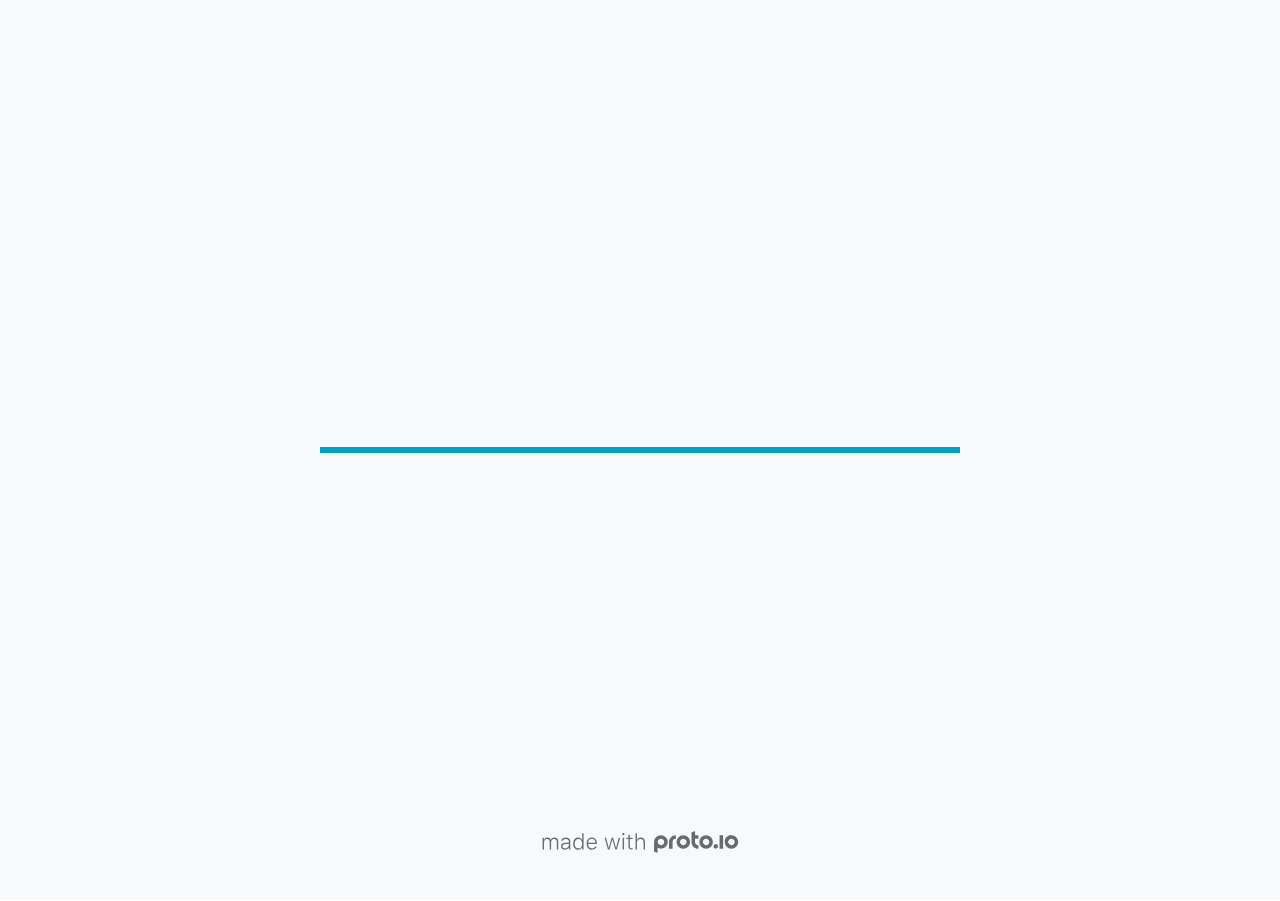
==== index.html @ d07739c2 "Add files via upload" ====
<!DOCTYPE HTML>
	<head>

		<meta charset="utf-8">

		<title>Expense Management - Proto.io</title>

		
			<meta name="HandheldFriendly" content="True">
			<meta name="MobileOptimized" content="414"> 

			
			
			
			<meta name="viewport" content="minimum-scale=1.00, maximum-scale=1.00, initial-scale=1.00, user-scalable=no, shrink-to-fit=no" />

			
				<meta name="apple-mobile-web-app-capable" content="yes" />
				<meta name="apple-mobile-web-app-status-bar-style" content="black-translucent" />
			

			<meta name="format-detection" content="telephone=no">


			

            
            <link rel="icon" sizes="192x192" href="./assets/branding/android-icon-hires.png">
            <link rel="icon" sizes="128x128" href="./assets/branding/android-icon.png">

            
            <link href="./assets/branding/apple-touch-icon-retina180.png" sizes="180x180" rel="apple-touch-icon">

            
            <link href="./assets/branding/apple-touch-icon-retina.png" sizes="114x114" rel="apple-touch-icon">

            
            <link href="./assets/branding/apple-touch-icon.png" sizes="57x57" rel="apple-touch-icon">

            
            <link href="./assets/branding/startup.png" media="(device-width: 320px)" rel="apple-touch-startup-image">

            
            <link href="./assets/branding/startup-retina.png" media="(device-width: 320px) and (device-height: 480px) and (-webkit-device-pixel-ratio: 2)" rel="apple-touch-startup-image">

            
            <link href="./assets/branding/startup-568.png" media="(device-width: 320px) and (device-height: 568px) and (-webkit-device-pixel-ratio: 2)" rel="apple-touch-startup-image">

            
            <link href="./assets/branding/startup-retina-6.png" media="(device-width: 375px) and (device-height: 667px) and (orientation: portrait) and (-webkit-device-pixel-ratio: 2)" rel="apple-touch-startup-image">

            
            <link href="./assets/branding/startup-retina-6plus.png" media="(device-width: 414px) and (device-height: 736px) and (orientation: portrait) and (-webkit-device-pixel-ratio: 3)" rel="apple-touch-startup-image">

            
            <link href="./assets/branding/startup-retina-6plus-landscape.png" media="(device-width: 414px) and (device-height: 736px) and (orientation: landscape) and (-webkit-device-pixel-ratio: 3)" rel="apple-touch-startup-image">

            
            <link href="./assets/branding/startup-ipad.png" media="(device-width: 768px) and (orientation: portrait)" rel="apple-touch-startup-image">

            
            <link href="./assets/branding/startup-ipad-landscape.png" media="(device-width: 768px) and (orientation: landscape)" rel="apple-touch-startup-image">

            
            <link href="./assets/branding/startup-ipad-retina.png" media="(device-width: 768px) and (orientation: portrait) and (-webkit-device-pixel-ratio: 2)" rel="apple-touch-startup-image">

            
            <link href="./assets/branding/startup-ipad-landscape-retina.png" media="(device-width: 768px) and (orientation: landscape) and (-webkit-device-pixel-ratio: 2)" rel="apple-touch-startup-image">

            
            <link href="./assets/branding/startup-ipad-pro.png" media="(device-width: 1024px) and (orientation: portrait) and (-webkit-device-pixel-ratio: 2)" rel="apple-touch-startup-image">

            
            <link href="./assets/branding/startup-ipad-pro-landscape.png" media="(device-width: 1024px) and (orientation: landscape) and (-webkit-device-pixel-ratio: 2)" rel="apple-touch-startup-image">

			<meta http-equiv="cleartype" content="on"> 


			 
		    <script type="text/javascript" src="./scripts/plugins/jquery/jquery.js"></script>

			
				<link rel="stylesheet" href="./stylesheets/player-export.css" />
				<script type="text/javascript" src="./scripts/player-export.js"></script>
			

			
			<script type="text/javascript" src="./libraries/common/components.js"></script> 
			<link type="text/css" rel="Stylesheet" href="./libraries/common/components.1.00.css" /> 

			
					<script type="text/javascript" src="./libraries/metro/components.js"></script> 
					<link type="text/css" rel="Stylesheet" href="./libraries/metro/components.1.00.css" /> 
				
					<script type="text/javascript" src="./libraries/generic2/components.js"></script> 
					<link type="text/css" rel="Stylesheet" href="./libraries/generic2/components.1.00.css" /> 
				
					<script type="text/javascript" src="./libraries/ios9/components.js"></script> 
					<link type="text/css" rel="Stylesheet" href="./libraries/ios9/components.1.00.css" /> 
				
				<script type="text/javascript" src="./data/data.js"></script> 
			

		<style>
			body { width: 414px; height: 896px; }
			.landscape, .landscape .prx-page { min-height: 414px; }
			.portrait, .portrait .prx-page { min-height: 896px; }
		</style>

		<script type="text/javascript">

			prx.ver = '6.6.59.0';
			prx.url.account = 'https://zitianyan1.proto.io';
			prx.url.staticassets = 'https://gal.proto.io';
			prx.url.devices = 'https://dteyv52hbg2at.cloudfront.net/devices';
			prx.url.static = 'https://dteyv52hbg2at.cloudfront.net';
			prx.url.siteurl = 'proto.io';
			prx.url.crossmsg = 'https://zitianyan1.proto.io';

			prx.nodejsassetsserver = {};
			prx.nodejsassetsserver.host = ".proto.io";
			prx.nodejsassetsserver.subdomainprefix = "https://at";
			prx.nodejsassetsserver.maxsubdomains = "20";

			prx.device_library = 'ios9';
			prx.devices[prx.device] = {
				name: prx.device
				,defaultOrientation: 'portrait'
				,portrait_applies: 1 //new
				,portrait: [414,896]
				,landscape_applies: 1 //new
				,landscape: [896,414]
				,allow_orientation_change: 1 //new
				,statusbar_skin: 'default' // new
				,statusbarheightportrait: 0
				,statusbarheightlandscape: 0
				,navigationbar_skin: 'default' //new
				,navigationbarheightportrait: 0
				,navigationbarheightlandscape: 0
				,normalportrait: [414,896]
				,normallandscape: [896,414]
				,device_s3bucket: '6a9e70ba-0e0c-41f6-ab20-45aaf591e647'
				,dpr: '1.00'
				,deviceType: "iphonex"
                ,showiPhoneXNotch: true
                ,hasCustomSkinNotch: false
				,appleWatchRoundedCorners: false
				,scrollType: "default"
				,initialscale: 1.00
				,targetdensitydpi: "device-dpi"
			}

			prx.projectsettings.id = '29ad6824-e8b7-4a0d-98b2-58112dcc265b';
			prx.projectsettings.s3b = 'zitianyan1-1096007-proto';
			prx.projectsettings.account = 'zitianyan1';
			prx.projectsettings.statusbar = '0'; 
			prx.projectsettings.statusbarapplies = '0';
			prx.projectsettings.navigationbar = '0';
			prx.projectsettings.navigationbarapplies = '0';
			prx.projectsettings.initialpageid = -1;
			
			
			prx.projectsettings.flashactions = 1;
			prx.projectsettings.gatrackingcode = '';

			prx.export2html = '1' == true;
			prx.mobPlayer = 0;

			prx.user.country = 'US';

			prx.s3Links = []; 
			var sLinkedAssets = [];
			

			prx.csrf_token = 'C64909A1115B007BC4F9EE4546470E26882A981C2BE06E73318F233902BFAD9E';

            

            
                            prx.assetsAccessToken = "eyJ0eXAiOiJKV1QiLCJhbGciOiJIUzI1NiJ9.eyJkIjp7InVpZCI6Ii0xIiwicHJvamVjdF9pZCI6IjI5YWQ2ODI0LWU4YjctNGEwZC05OGIyLTU4MTEyZGNjMjY1YiJ9LCJ2IjowLCJleHAiOjE2MDUwNzU2MjMsImlhdCI6MTYwNDg5NTYyM30.GcDd2TQKHhRfmzY_PK4nofrGWrU7kphISJqdHw7d_NM";

			prx.iniPlayer.iniPreLoad();

		</script>
	</head>

	

			<body class="player device-cursor-touch mobile-device-true " " id="mbd" >

				
					<div id='iphoneX-notch-player'>
						<span class="iphoneX-notch-corners"></span>
					</div>
				
				<div id="window-wrapper">
					<div id="dragarea"></div>
					<div id="statusbar"></div>
					<div id="underlay" style=""></div>

					<div class="prx-page" data-role="page" id="p-1" data-id="1"></div>
					
								<div class="prx-page" data-role="page" id="p-2" data-id="2"></div>
							
								<div class="prx-page" data-role="page" id="p-3" data-id="3"></div>
							
								<div class="prx-page" data-role="page" id="p-4" data-id="4"></div>
							
								<div class="prx-page" data-role="page" id="p-6" data-id="6"></div>
							
								<div class="prx-page" data-role="page" id="p-9" data-id="9"></div>
							
								<div class="prx-page" data-role="page" id="p-10" data-id="10"></div>
							
					<div id="navigationbar"></div>
					<div id="overlay"></div>
					<div id="trash"></div>
					<div id="quick-audios"></div>
				</div>

				 
			<div id="loader-wrapper">
				
				<div class="progress">
					<div class="progress-bar"></div>
				</div>
				<div id="poweredby"></div>
			</div>
			


			</body>
		

</html>
---- stylesheets/player-export.css ----
/*!
 * 
 *                                                                       
 *                              ::;;;;                                   
 *    ::,,,,::    ::,,  ,,,,::::::11ii::,,::,,,,::      ::::,,::,,,,::   
 *  ,,111111ii,,::1111::111111ii::111111::111111ii,,    ii11,,ii111111,, 
 *  11ii::;;11;;ii11::iiii::;;11;;11ii::ii11::::11ii    ii11;;11;;::ii11 
 *  11;;  ::11ii11;;::11ii  ::11ii11ii,,iiii..  iiii    ii11;;11::  ;;11 
 *  1111;;ii11;;11;;,,ii11::ii11;;ii11;;;;11;;;;11;;;;;;ii11::11ii;;11ii 
 *  11111111;;::11;;  ::ii1111;;  ::ii11::ii1111ii::11ii;;11,,;;1111ii:: 
 *  11;;,,::  ,,::,,      ::,,        ::::  ::::    ,,,,::::    ::,,     
 *  ;;;;                                                                 
 *                                                                       
 *  Build: 11/4/2020, 11:04:57 AM
 */

/*!
 * Waves v0.5.5
 * http://fian.my.id/Waves
 *
 * Copyright 2014 Alfiana E. Sibuea and other contributors
 * Released under the MIT license
 * https://github.com/fians/Waves/blob/master/LICENSE
 */.mask-inner{position:relative;background-size:100% 100%;background-repeat:no-repeat}.mask-inner .mask-inner{transform:none!important}.mask-border .mborder,.mask-filter{height:100%;width:100%}.mask-border .mborder{border:1px solid hsla(0,0%,100%,.8);position:absolute;pointer-events:none}.mask-border .area-border{border:1px solid #00a1c0;left:0;top:0;position:absolute;transform-origin:0 0;box-sizing:border-box}.mask-border .mask-radius{width:100%;height:100%;overflow:hidden;position:absolute}.mask-border .mask-radius .mask-radius-border{position:relative;width:100%;height:100%;border:1px solid hsla(0,0%,100%,.8)}.mask-border.hide-handles .prx-resizable-handle{opacity:0;pointer-events:none!important}.mask-border.hide-handles .area-border{border:1px dashed #b4bcbf}.mask-wrapper{overflow:hidden;height:100%;pointer-events:none}.mask-wrapper.borderPos-inside{box-sizing:border-box}.mask-wrapper.borderPos-outside{width:100%;height:100%}.mask-wrapper.borderPos-outside .mask-inner{box-sizing:content-box}.mask-edit-mode-handles{pointer-events:none}.mask-edit-mode-handles.hide-handles .prx-resizable-handle,.mask-edit-mode-handles.hide-handles .prx-rotate-handle{opacity:0;pointer-events:none!important}.mask-edit-mode-handles.hide-handles .xborder{border-color:#b4bcbf!important}abbr,address,article,aside,audio,b,blockquote,body,caption,cite,code,dd,del,dfn,div,dl,dt,em,fieldset,figure,footer,form,h1,h2,h3,h4,h5,h6,header,hgroup,html,i,iframe,img,ins,kbd,label,legend,li,mark,menu,nav,object,ol,p,pre,q,samp,section,small,span,strong,sub,sup,table,tbody,td,tfoot,th,thead,time,tr,ul,var,video{margin:0;padding:0;border:0;outline:0;font-size:100%;background:transparent}article,aside,details,figcaption,figure,footer,header,hgroup,nav,section{display:block}audio,canvas,video{display:inline-block;*display:inline;*zoom:1}[hidden],audio:not([controls]){display:none}html{font-size:100%;-webkit-text-size-adjust:100%;-ms-text-size-adjust:100%}body{margin:0;font-size:13px}body,button,input,select,textarea{font-family:sans-serif;color:#222}a{color:#00e}a:visited{color:#551a8b}a:hover{color:#06e}a:focus{outline:thin dotted}a:active,a:hover{outline:0}abbr[title]{border-bottom:1px dotted}b,strong{font-weight:700}blockquote{margin:1em 40px}dfn{font-style:italic}hr{display:block;height:1px;border:0;border-top:1px solid #ccc;margin:1em 0;padding:0}ins{background:#ff9;text-decoration:none}ins,mark{color:#000}mark{background:#ff0;font-style:italic;font-weight:700}code,kbd,pre,samp{font-family:monospace,serif;_font-family:courier new,monospace;font-size:1em}pre{white-space:pre;white-space:pre-wrap;word-wrap:break-word}q{quotes:none}q:after,q:before{content:"";content:none}small{font-size:85%}sub,sup{font-size:75%;line-height:0;position:relative;vertical-align:baseline}sup{top:-.5em}sub{bottom:-.25em}ol,ul{margin:1em 0;padding:0 0 0 40px}dd{margin:0 0 0 40px}nav ol,nav ul{list-style:none;list-style-image:none;margin:0;padding:0}img{border:0;-ms-interpolation-mode:bicubic}svg:not(:root){overflow:hidden}figure,form{margin:0}fieldset{margin:0}fieldset,legend{border:0;padding:0}legend{*margin-left:-7px}button,input,select,textarea{font-size:100%;margin:0;vertical-align:baseline;*vertical-align:middle}button,input{line-height:normal;*overflow:visible}table button,table input{*overflow:auto}[role=button],button,input[type=button],input[type=reset],input[type=submit]{-webkit-appearance:button}input[type=checkbox],input[type=radio]{box-sizing:border-box;padding:0}input[type=search]{-webkit-appearance:textfield;-moz-box-sizing:content-box;-webkit-box-sizing:content-box;box-sizing:content-box}input[type=search]::-webkit-search-decoration{-webkit-appearance:none}button::-moz-focus-inner{border:0;padding:0}textarea{overflow:auto;vertical-align:top;resize:vertical}input:invalid,textarea:invalid{background-color:#f0dddd}table{border-collapse:collapse;border-spacing:0}td{vertical-align:top}.nocallout{-webkit-touch-callout:none}textarea[contenteditable]{-webkit-appearance:none}.gifhidden{position:absolute;left:-100%}.ir{display:block;border:0;text-indent:-999em;overflow:hidden;background-color:transparent;background-repeat:no-repeat;text-align:left;direction:ltr}.ir br{display:none}.hidden{display:none!important;visibility:hidden}.visuallyhidden{border:0;clip:rect(0 0 0 0);height:1px;margin:-1px;overflow:hidden;padding:0;position:absolute;width:1px}.visuallyhidden.focusable:active,.visuallyhidden.focusable:focus{clip:auto;height:auto;margin:0;overflow:visible;position:static;width:auto}.invisible{visibility:hidden}.clearfix:after,.clearfix:before{content:"";display:table}.clearfix:after{clear:both}.clearfix{*zoom:1}@media print{*{background:transparent!important;color:#000!important;text-shadow:none!important;filter:none!important;-ms-filter:none!important}a,a:visited{text-decoration:underline}a[href]:after{content:" (" attr(href) ")"}abbr[title]:after{content:" (" attr(title) ")"}.ir a:after,a[href^="#"]:after,a[href^="javascript:"]:after{content:""}blockquote,pre{border:1px solid #999;page-break-inside:avoid}thead{display:table-header-group}img,tr{page-break-inside:avoid}img{max-width:100%!important}@page{margin:.5cm}h2,h3,p{orphans:3;widows:3}h2,h3{page-break-after:avoid}}#eval-iframe{display:none}body{-webkit-appearance:none;-webkit-box-flex:1;-webkit-touch-callout:none;-webkit-tap-highlight-color:rgba(0,0,0,0)}*{-webkit-user-select:none;-khtml-user-select:none;-moz-user-select:-moz-none;-o-user-select:none;user-select:none}input,textarea{-webkit-user-select:text;-khtml-user-select:text;-moz-user-select:text;-o-user-select:text;user-select:text}#dragarea{font-family:Helvetica,Arial,sans-serif;text-align:left}.text{height:95%;overflow:auto}.wrap{overflow:hidden}.pos,.spos{position:absolute}.action-highlight{position:absolute;top:0;left:0;height:100%;width:100%;background:rgba(255,255,0,.5);background:rgba(64,208,255,.3);opacity:0;pointer-events:none;-webkit-transition:opacity .2s ease-in;transition:opacity .2s ease-in;border:2px solid #40c8f4;padding:3px;box-sizing:border-box}.action-highlight-simple-visible,.action-highlight-visible{opacity:1}#appModeNote{background-color:#333;border-top:5px solid #000;bottom:0;color:#f0f0f0;display:none;font-family:helvetica;left:0;padding:10px 0;position:fixed;text-align:center;width:100%}#appModeNote em{display:block;font-size:20px;font-weight:700;line-height:26px}#appModeNote span{display:block;font-size:14px;line-height:20px}.hidden{display:none}.prx-page.loadedFrom{display:block}.prx-page.loadedTo{z-index:999999}.prx-page.loadedTo-1{z-index:10000000}.prx-page.loadedTo-2{z-index:10000001}.prx-page.loadedTo-3{z-index:10000002}.prx-page.loadedTo-4{z-index:10000003}.prx-page.loadedTo-5{z-index:10000004}.prx-page.loadedTo-6{z-index:10000005}.prx-page.loadedTo-7{z-index:10000006}.prx-page.loadedTo-8{z-index:10000007}.prx-page.loadedTo-9{z-index:10000008}.prx-page.loadedTo-10{z-index:10000009}.prx-page.loadedTo-11{z-index:10000010}.prx-page.loadedTo-12{z-index:10000011}.prx-page.loadedTo-13{z-index:10000012}.prx-page.loadedTo-14{z-index:10000013}.prx-page.loadedTo-15{z-index:10000014}.prx-page.loadedTo-16{z-index:10000015}.prx-page.loadedTo-17{z-index:10000016}.prx-page.loadedTo-18{z-index:10000017}.prx-page.loadedTo-19{z-index:10000018}.prx-page.loadedTo-20{z-index:10000019}.prx-page.loadedTo-21{z-index:10000020}.prx-page.loadedTo-22{z-index:10000021}.prx-page.loadedTo-23{z-index:10000022}.prx-page.loadedTo-24{z-index:10000023}.prx-page.loadedTo-25{z-index:10000024}.prx-page.loadedTo-26{z-index:10000025}.prx-page.loadedTo-27{z-index:10000026}.prx-page.loadedTo-28{z-index:10000027}.prx-page.loadedTo-29{z-index:10000028}.prx-page.loadedTo-30{z-index:10000029}#navigationbar,#statusbar{background:transparent 0 0;display:block;width:100%;border:0;top:0;position:fixed;z-index:1}#loader-wrapper{background:#f8f9fa;height:100%;left:0;position:fixed;top:0;width:100%;z-index:99999;font-size:11px}#loader-wrapper .progress{position:absolute;top:50%;left:50%;transform:translate(-50%,-50%);-ms-transform:translate(-50%,-50%);-webkit-transform:translate(-50%,-50%);width:50%;height:4px;background-color:#ddd}#loader-wrapper .progress-bar{position:relative;width:0;height:4px;-webkit-transition:.4s linear;-moz-transition:.4s linear;-o-transition:.4s linear;transition:.4s linear;-webkit-transition-property:width,background-color;-moz-transition-property:width,background-color;-o-transition-property:width,background-color;transition-property:width,background-color}#loader-wrapper .progress-bar:before,.progress-bar:after{content:"";position:absolute;top:0;left:0;right:0}#loader-wrapper .progress-bar:before{bottom:0;background-color:#ddd}#loader-wrapper .progress-bar:after{z-index:2;bottom:0;background:#00a1c0}#loader-wrapper #app-icon{position:absolute;top:50%;left:50%;transform:translate(-50%,-150%);-ms-transform:translate(-50%,-150%);-webkit-transform:translate(-50%,-150%);width:114px;height:114px}#loader-wrapper #poweredby{position:absolute;bottom:5%;left:50%;transform:translate(-50%);-ms-transform:translate(-50%);-webkit-transform:translate(-50%);width:100%;height:16px;background-image:url(/images/player/player-logo.svg);background-repeat:no-repeat;background-position:top;background-size:auto 200%;z-index:99999}body{-moz-transition:opacity .3s linear;-o-transition:opacity .3s linear;-webkit-transition:opacity .3s linear;transition:opacity .3s linear}.reloading{background:#fff!important;opacity:0}@media (min-width:481px) and (max-width:1079px){#loader-wrapper .progress,#loader-wrapper .progress-bar{height:4px}}@media (min-width:1080px){#loader-wrapper #poweredby{height:24px}#loader-wrapper .progress,#loader-wrapper .progress-bar{height:6px}}@media (width:1280px) and (height:768px){#loader-wrapper .progress,#loader-wrapper .progress-bar{height:2px}}.pointer-events-none{pointer-events:none!important}body .prx-page{-webkit-trans1form:translate3d(0,0,0)}.prx-page .type-symbol .box{-w1ebkit-transform:translateZ(0)}html{background:transparent}body{background:#fff;overflow:hidden}body.mobile-device-true *{-webkit-text-size-adjust:100%}body.mobile-device-false *{-webkit-text-size-adjust:initial}#window-wrapper{width:100%;height:100%;overflow:hidden;position:relative}#dragarea{background:transparent;display:none}#overlay,#quick-audios,#trash,#underlay{position:absolute;top:0;left:0}#quick-audios,#trash{display:none}.visible{display:block!important}.iScrollHorizontalScrollbar,.iScrollVerticalScrollbar{z-index:auto!important}.overlay{position:fixed;left:0;right:0;bottom:0;top:0}.ui-mobile-viewport-transitioning,.ui-mobile-viewport-transitioning .prx-page{o1verflow:visible!important}.box[style*="z-index:0;"],.box[style*="z-index: 0;"]{z-index:auto!important}.box[data-mpoverlay="1"]{pos1ition:fixed}#temp-for-external-link{display:none}#dragarea,html{background:transparent!important}.hide{display:none!important}*{outline:none}.ghost-component,.ghost-component *,.ghost-component .box *{pointer-events:none!important}#statusbar{position:fixed!important}.prx-page{position:absolute;display:none}.prx-page.prx-page-active,.prx-page[class*=prx-page-transitioning-]{display:block}.prx-page[class*=prx-page-transitioning-]{overflow:hidden}.prx-page.prx-page-transitioning-overlay-in-source,.prx-page.prx-page-transitioning-overlay-out-target{overflow:visible}.prx-page.prx-page-below{z-index:10}.prx-page.prx-page-above{z-index:20}#overlay{z-index:30}.prx-page.prx-page-transition-flip,.prx-page.prx-page-transition-turn{-webkit-backface-visibility:hidden;-moz-backface-visibility:hidden;backface-visibility:hidden}.prx-page.prx-page-transition-turn{-webkit-transform:translateZ(0);-moz-transform:translateZ(0);-webkit-transform-origin:0 center;-moz-transform-origin:0 center;transform-origin:0 center;transform:translateZ(0)}.prx-page.prx-page-transition-flow:not(.prx-page-transition-flow-overlay),.prx-page.prx-page-transition-overlay-top{box-shadow:0 0 20px rgba(0,0,0,.4)}.prx-page-above.prx-page-transition-notificationInWatchOS{transition:background-color .45s ease-out}.prx-page-above.prx-page-transition-notificationInWatchOS.prx-page-transition-notificationInWatchOS-notification-in{background-color:transparent!important;transition:background-color 0s ease-out}.device-cursor-touch,.device-cursor-touch *{cursor:url(/images/player/touch-cursor-64.png) 32 32,default}.device-cursor-web,.device-cursor-web *{cursor:default}.device-cursor-web .delayedtap,.device-cursor-web .delayedtap *,.device-cursor-web .interaction-click,.device-cursor-web .interaction-click *,.device-cursor-web .interaction-tap,.device-cursor-web .interaction-tap *,.device-cursor-web .release,.device-cursor-web .release *,.device-cursor-web .touch,.device-cursor-web .touch *{cursor:pointer;cursor:hand}.device-cursor-web [data-component-type=text]{cursor:default}.device-cursor-web .move,.device-cursor-web .move *{cursor:move}.device-cursor-web input,.device-cursor-web textarea{cursor:text}.do-chrome-fix #window-wrapper{-webkit-perspective:1}.do-chrome-fix .pos{-webkit-backface-visibility:hidden;-webkit-transform:translateZ(0)}.do-chrome-fix *{-w1ebkit-transform:translateZ(0) scale(1) scaleX(1) skew(0deg,0deg) skewX(0deg) skewY(0deg) rotateX(0deg) rotateY(0deg) rotate(0deg)}.do-chrome-fix.dont-do-chrome-fix #window-wrapper{-webkit-perspective:none}.do-chrome-fix.dont-do-chrome-fix .pos{-webkit-backface-visibility:visible;-webkit-transform:none}.prx-page-transitioning:not(.prx-page-transitioning-overlay-in-source):not(.loadedFrom) [data-mpoverlay="1"]{display:none}#fps{position:fixed;z-index:9999;font-size:18px;top:20px;left:20px;background:rgba(0,0,0,.8);border-radius:6px;color:#fff;padding:3px 10px}#fps,.cbutton{pointer-events:none}.cbutton{position:absolute;display:inline-block;padding:0;border:none;background:none;color:#286aab;font-size:1.4em;overflow:visible;-webkit-transition:color .7s;transition:color .7s;-webkit-tap-highlight-color:rgba(0,0,0,0)}.cbutton.cbutton--click,.cbutton:focus{outline:none;color:#3c8ddc}.cbutton:after{position:absolute;width:100%;height:100%;border-radius:50%;content:"";opacity:0;pointer-events:none}.cbutton--effect-jelena:after{border:3px solid hsla(0,0%,82.7%,.7)}.cbutton--effect-jelena.cbutton--click:after{-webkit-animation:anim-effect-jelena .3s ease-out forwards;animation:anim-effect-jelena .3s ease-out forwards}@-webkit-keyframes anim-effect-jelena{0%{opacity:1;-webkit-transform:scale3d(.6,.6,1);transform:scale3d(.6,.6,1)}to{opacity:0;-webkit-transform:scale3d(1.2,1.2,1);transform:scale3d(1.2,1.2,1)}}@keyframes anim-effect-jelena{0%{opacity:1;-webkit-transform:scale3d(.5,.5,1);transform:scale3d(.5,.5,1)}to{opacity:0;-webkit-transform:scale3d(1.2,1.2,1);transform:scale3d(1.2,1.2,1)}}.cbutton--effect-sanja:after{background:hsla(0,0%,75.3%,.3)}.cbutton--effect-sanja.cbutton--click:after{-webkit-animation:anim-effect-sanja 1s ease-out forwards;animation:anim-effect-sanja 1s ease-out forwards}@-webkit-keyframes anim-effect-sanja{0%{opacity:1;-webkit-transform:scale3d(.5,.5,1);transform:scale3d(.5,.5,1)}25%{opacity:1;-webkit-transform:scaleX(1);transform:scaleX(1)}to{opacity:0;-webkit-transform:scaleX(1);transform:scaleX(1)}}@keyframes anim-effect-sanja{0%{opacity:1;-webkit-transform:scale3d(.5,.5,1);transform:scale3d(.5,.5,1)}25%{opacity:1;-webkit-transform:scaleX(1);transform:scaleX(1)}to{opacity:0;-webkit-transform:scaleX(1);transform:scaleX(1)}}#log{position:fixed;z-index:9999;font-size:24px;top:20px;right:20px;pointer-events:none}.watchOSscrollbars .iScrollVerticalScrollbar{position:fixed!important;width:12px!important;background-color:hsla(0,0%,100%,.3)!important;border-radius:8px!important;z-index:99999!important}.watchOSscrollbars .iScrollIndicator{background:#fff!important;border-radius:8px!important;left:2px!important;width:8px!important}.applewatch-rounded-corners{-webkit-clip-path:inset(0 0 0 0 round 63px);clip-path:inset(0 0 0 0 round 63px)}.group-action-prediv{position:absolute}.player .type-symbol.type-symbol-transparent .group-action-prediv{pointer-events:auto}.initialise-hidden-container{display:block!important;visibility:hidden!important}.a-enter-vr{height:0!important}.fullscreen-vr .prx-page{transform:none!important;position:fixed!important}

/*!
 * Waves v0.5.5
 * http://fian.my.id/Waves
 *
 * Copyright 2014 Alfiana E. Sibuea and other contributors
 * Released under the MIT license
 * https://github.com/fians/Waves/blob/master/LICENSE
 */.waves-effect{position:relative;overflow:hidden}.waves-effect.box{position:absolute}.waves-effect .waves-ripple{position:absolute;border-radius:50%;width:100px;height:100px;margin-top:-50px;margin-left:-50px;opacity:0;background-color:rgba(0,0,0,.2);pointer-events:none}.waves-effect.waves-light .waves-ripple{background-color:hsla(0,0%,100%,.4)}.waves-button,.waves-circle{-webkit-mask-image:-webkit-radial-gradient(circle,#fff 100%,#000 0);mask-image:radial-gradient(circle,#fff 100%,#000 0)}.waves-button,.waves-button-input,.waves-button:hover,.waves-button:link,.waves-button:visited{white-space:nowrap;vertical-align:middle;cursor:pointer;border:none;outline:none;color:inherit;background-color:transparent;font-size:14px;text-align:center;text-decoration:none;z-index:1}.waves-button{padding:10px 15px;border-radius:2px}.waves-button-input{margin:0;padding:10px 15px}.waves-input-wrapper{border-radius:2px;vertical-align:bottom}.waves-input-wrapper.waves-button{padding:0}.waves-input-wrapper .waves-button-input{position:relative;top:0;left:0;z-index:1}.waves-block{display:block}a.waves-effect .waves-ripple{z-index:-1}#loader-wrapper #poweredby{background-image:url(../images/player/player-logo.svg)!important}.device-cursor-touch,.device-cursor-touch *{cursor:url(../images/player/touch-cursor-64.png) 32 32,default!important}
---- libraries/common/components.1.00.css ----
.type-shapes .shape-wrapper{width:100%;height:100%;-moz-box-sizing:border-box;-webkit-box-sizing:border-box;box-sizing:border-box;background-clip:content-box}.type-shapes .shapes-text-container{position:absolute;top:0;left:0;right:0;display:table;width:100%;height:100%;text-align:center}.type-shapes .shapes-text-container>span{display:table-cell;vertical-align:middle}.type-shapes svg{overflow:visible}.player .type-symbol{overflow:hidden}.player .type-symbol.symbol-scroll{-webkit-perspective:1000}.player .type-symbol.type-symbol-transparent{pointer-events:none !important}.player .type-symbol.type-symbol-transparent .box{pointer-events:auto}.type-symbol.fullscreen{transform:none !important;width:100vw !important;height:100vh !important}.type-symbol>.type-symbol-hover-message,.type-symbol.ui-draggable-dragging:hover>.type-symbol-hover-message,.type-symbol.prx-resizable-resizing:hover>.type-symbol-hover-message{display:none;position:absolute;color:#fff;font-family:Helvetica, Arial, sans-serif !important;background:rgba(0,0,0,0.7);top:50%;left:50%;text-align:center;position:absolute;pointer-events:none;width:70px;height:30px;line-height:15px;font-size:10px !important;border-radius:3px;margin:-20px 0 0 -40px;padding:5px}.type-symbol:hover>.type-symbol-hover-message{display:block}.type-vrsymbol.fullscreen{transform:none !important;width:100vw !important;height:100vh !important}.type-vrsymbol.fullscreen canvas{width:100vw !important;height:100vh !important}.type-vrsymbol>.type-vrsymbol-hover-message,.type-vrsymbol.ui-draggable-dragging:hover>.type-vrsymbol-hover-message,.type-vrsymbol.prx-resizable-resizing:hover>.type-vrsymbol-hover-message{display:none;position:absolute;color:#fff;font-family:Helvetica, Arial, sans-serif !important;background:rgba(0,0,0,0.7);top:50%;left:50%;text-align:center;position:absolute;pointer-events:none;width:70px;height:30px;line-height:15px;font-size:10px !important;border-radius:3px;margin:-20px 0 0 -40px;padding:5px}.type-vrsymbol:hover>.type-vrsymbol-hover-message{display:block}.type-text.v2-text .text-contents{o1verflow:hidden;width:100%;height:100%}.type-text.v2-text.box [data-editableProperty]{word-wrap:break-word !important}.type-text .autoresize{white-space:nowrap}.player .type-text .autoResize-true{white-space:nowrap}.type-richtext p{margin:0;line-height:normal}.type-rectangle .inner-rec{position:absolute;width:100%;height:100%;-moz-box-sizing:border-box;-webkit-box-sizing:border-box;box-sizing:border-box;background-clip:content-box}.type-rectangle .shapes-image-background{top:0;left:0;width:100%;height:100%;position:absolute;background-position:center;background-repeat:no-repeat}.type-rectangle[data-shape-type="oval"] .shapes-image-background{border-radius:50%}.type-rectangle .shapes-text-container{display:table;width:100%;height:100%;text-align:center}.type-rectangle .shapes-text-container>span{display:table-cell;vertical-align:middle}.type-horizontalline .inner{width:100%;height:0}.type-verticalline .inner{width:0;height:100%}.type-actionarea .inner-rec{width:100%;height:100%}.type-actionarea .inner-rec div{width:100%;height:100%;background:#40C8F4;opacity:0.4;-moz-box-sizing:border-box;-webkit-box-sizing:border-box;box-sizing:border-box}.type-actionarea .inner-rec div:before{content:" ";display:block;position:absolute;top:50%;left:50%;width:24px;height:24px;margin:-12px 0 0 -12px}.player .type-actionarea .inner-rec div{background:transparent}.player .type-actionarea .inner-rec div:before{background-image:none}.type-image,.type-image .type-image-wrapper{background:0 0 repeat;background-size:100% 100%;width:100%;height:100%;background-clip:content-box}.type-image .type-image-wrapper.type-image-svg{background:center center no-repeat;background-size:contain}.type-image .type-image-wrapper img{display:none}.player .type-image .type-image-wrapper.gif img{display:block !important;width:1px;height:1px;opacity:0.1}.type-image.type-image-repeater,.type-image.type-image-repeater .type-image-wrapper{background-size:auto}.type-image .image-inner{width:100%;height:100%}.type-image .image-inner.borderPos-inside .type-image-wrapper{box-sizing:border-box;background-origin:border-box}.type-image .image-inner.borderPos-outside{display:-webkit-box;display:-moz-box;display:-ms-flexbox;display:-webkit-flex;display:flex;-moz-flex-flow:row;-ms-flex-flow:row;-webkit-flex-flow:row;flex-flow:row;-moz-box-orient:horizontal;-ms-box-orient:horizontal;-webkit-box-orient:horizontal;box-orient:horizontal;-ms-align-items:center;-webkit-align-items:center;align-items:center;-ms-box-align:center;-webkit-box-align:center;box-align:center;-ms-flex-align:center;-webkit-flex-align:center;flex-align:center;-ms-justify-content:center;-webkit-justify-content:center;justify-content:center;-ms-box-pack:center;-webkit-box-pack:center;box-pack:center;-ms-flex-pack:center;-webkit-flex-pack:center;flex-pack:center}.type-image .image-inner.borderPos-outside .type-image-wrapper{-ms-flex-shrink:0;-webkit-flex-shrink:0;flex-shrink:0;box-sizing:content-box}.type-image>.type-image-hover-message,.type-image.ui-draggable-dragging:hover>.type-image-hover-message,.type-image.prx-resizable-resizing:hover>.type-image-hover-message{display:none;position:absolute;color:#fff;font-family:Helvetica, Arial, sans-serif !important;background:rgba(0,0,0,0.7);top:50%;left:50%;text-align:center;position:absolute;pointer-events:none;width:70px;height:30px;line-height:15px;font-size:10px !important;border-radius:3px;margin:-20px 0 0 -40px;padding:5px}.type-image:hover>.type-image-hover-message{display:block}.type-placeholder .bg{position:absolute;width:100%;height:100%;-moz-box-sizing:border-box;-webkit-box-sizing:border-box;box-sizing:border-box}.type-placeholder .diagonal{border:0px solid transparent;position:absolute;-moz-box-sizing:border-box;-webkit-box-sizing:border-box;box-sizing:border-box}.type-placeholder .diagonal1{-moz-transform-origin:0 0;-webkit-transform-origin:0 0;-o-transform-origin:0 0;transform-origin:0 0}.type-placeholder .diagonal2{-moz-transform-origin:right top;-webkit-transform-origin:right top;-o-transform-origin:right top;transform-origin:right top}.type-placeholder .contents{width:100%;height:100%;display:-webkit-box;display:-moz-box;display:-ms-flexbox;display:-webkit-flex;display:flex;-ms-justify-content:center;-webkit-justify-content:center;justify-content:center;-ms-box-pack:center;-webkit-box-pack:center;box-pack:center;-ms-flex-pack:center;-webkit-flex-pack:center;flex-pack:center;-ms-align-items:center;-webkit-align-items:center;align-items:center;-ms-box-align:center;-webkit-box-align:center;box-align:center;-ms-flex-align:center;-webkit-flex-align:center;flex-align:center}.type-placeholder .contents>span{display:inline-block}.type-placeholder .contents span[data-editableproperty]:empty{padding:0}.type-webview .webview-scroll-wrapper{width:100%;height:100%;-webkit-overflow-scrolling:touch;overflow:auto}.type-webview iframe{width:100%;height:100%;border:none}.type-html iframe{width:100%;height:100%;overflow:hidden;border:none}.type-animationtarget{position:relative}.type-animationtarget.type-animatiotarget-fixed-positioning{position:absolute}.type-animationtarget .animationtarget-circle{-moz-box-sizing:border-box;-webkit-box-sizing:border-box;box-sizing:border-box;width:0;height:0;position:absolute;top:0;left:0;border-radius:50%;display:none}.type-animationtarget .animationtarget-vertical{position:absolute;top:0}.type-animationtarget .animationtarget-horizontal{position:absolute;top:0%;left:0}.player .type-animationtarget{opacity:0 !important;pointer-events:none !important}.type-bannerad .bannerad-outer{display:table;height:100%;width:100%}.type-bannerad .bannerad-inner{display:table-cell;position:relative;text-align:center;vertical-align:middle;width:100%;background-size:100% 100%}.type-tooltip .tooltip-content-wrapper{width:100%;height:100%;position:relative}.type-tooltip .tooltip-content-wrapper .tooltip-outer{position:absolute;overflow:hidden}.type-tooltip .tooltip-content-wrapper .tooltip{position:absolute;-moz-transform:rotate(45deg);-webkit-transform:rotate(45deg);transform:rotate(45deg);filter:progid:DXImageTransform.Microsoft.Matrix(sizingMethod='auto expand', M11=0.7071067811865476, M12=-0.7071067811865475, M21=0.7071067811865475, M22=0.7071067811865476);-ms-filter:"progid:DXImageTransform.Microsoft.Matrix(SizingMethod='auto expand', M11=0.7071067811865476, M12=-0.7071067811865475, M21=0.7071067811865475, M22=0.7071067811865476)";-moz-box-sizing:border-box;-webkit-box-sizing:border-box;box-sizing:border-box}.type-tooltip .tooltip-content-wrapper .tooltip-content-outer{position:absolute;width:100%;height:100%;-moz-box-sizing:border-box;-webkit-box-sizing:border-box;box-sizing:border-box}.type-tooltip .tooltip-content-wrapper .tooltip-content{width:100%;height:100%;overflow:hidden;padding:10px;-moz-box-sizing:border-box;-webkit-box-sizing:border-box;box-sizing:border-box}.type-tooltip.verticalAlignCenter .tooltip-content{display:-webkit-box;display:-moz-box;display:-ms-flexbox;display:-webkit-flex;display:flex;-ms-box-align:center;-webkit-box-align:center;box-align:center;-ms-flex-align:center;-webkit-flex-align:center;flex-align:center;-ms-align-items:center;-webkit-align-items:center;align-items:center}.type-tooltip.verticalAlignCenter .tooltip-content .tooltip-text{width:100%}.type-vectoranimation .type-vectoranimation-wrapper{width:100%;height:100%}.type-vectoranimation .bodymovin,.type-vectoranimation .bodymovin-player{width:100%;height:100%}.type-vectoranimation .vector-inner{width:100%;height:100%}.type-vectoranimation .vector-inner.borderPos-inside .type-vectoranimation-wrapper{box-sizing:border-box;background-origin:border-box;overflow:hidden}.type-vectoranimation .vector-inner.borderPos-outside{display:-webkit-box;display:-moz-box;display:-ms-flexbox;display:-webkit-flex;display:flex;-moz-flex-flow:row;-ms-flex-flow:row;-webkit-flex-flow:row;flex-flow:row;-moz-box-orient:horizontal;-ms-box-orient:horizontal;-webkit-box-orient:horizontal;box-orient:horizontal;-ms-align-items:center;-webkit-align-items:center;align-items:center;-ms-box-align:center;-webkit-box-align:center;box-align:center;-ms-flex-align:center;-webkit-flex-align:center;flex-align:center;-ms-justify-content:center;-webkit-justify-content:center;justify-content:center;-ms-box-pack:center;-webkit-box-pack:center;box-pack:center;-ms-flex-pack:center;-webkit-flex-pack:center;flex-pack:center}.type-vectoranimation .vector-inner.borderPos-outside .type-vectoranimation-wrapper{-ms-flex-shrink:0;-webkit-flex-shrink:0;flex-shrink:0;box-sizing:content-box}.type-vectoranimation>.type-vectoranimation-hover-message,.type-vectoranimation.ui-draggable-dragging:hover>.type-vectoranimation-hover-message,.type-vectoranimation.prx-resizable-resizing:hover>.type-vectoranimation-hover-message{display:none;position:absolute;color:#fff;font-family:Helvetica, Arial, sans-serif !important;background:rgba(0,0,0,0.7);top:50%;left:50%;text-align:center;position:absolute;pointer-events:none;width:70px;height:45px;line-height:15px;font-size:10px !important;border-radius:3px;margin:-27px 0 0 -40px;padding:5px}.type-vectoranimation:hover>.type-vectoranimation-hover-message{display:block}.type-basic-tabbar ul{margin:0;padding:0;list-style:none;height:100%}.type-basic-tabbar ul li{margin:0;padding:0;float:left;text-align:center;height:100%;position:relative}.type-basic-tabbar ul li:first-child{border-left:0 none !important}.type-basic-tabbar ul li input{display:none}.type-basic-tabbar ul li label{width:100%;height:100%;display:block}.type-basic-tabbar ul li label .icon-wrapper{width:100%;height:100%;display:block}.type-basic-tabbar ul li label .icon{height:100%;background-position:center center;background-repeat:no-repeat;background-size:auto 60%;-webkit-mask-size:auto 60%;mask-size:auto 60%;-webkit-mask-repeat:no-repeat;mask-repeat:no-repeat;-webkit-mask-position:center center;mask-position:center center}.type-basic-tabbar.type-basic-tabbar-icon-top ul li label .icon{height:75%}.type-basic-tabbar.type-basic-tabbar-icon-top ul li label .caption{display:inline-block;width:100%;height:25%;float:left}.type-generic-onoffswitch input[type=checkbox]{display:none}.type-generic-onoffswitch label{display:block;overflow:hidden}.type-generic-onoffswitch .onoffswitch-inner{width:200%;margin-left:-100%;-moz-transition:margin 0.3s ease-in 0s;-webkit-transition:margin 0.3s ease-in 0s;-ms-transition:margin 0.3s ease-in 0s;-o-transition:margin 0.3s ease-in 0s;transition:margin 0.3s ease-in 0s}.type-generic-onoffswitch input:checked+label .onoffswitch-inner{margin-left:0}.type-generic-onoffswitch .onoffswitch-inner div{float:left;width:50%;color:white;font-family:Trebuchet, Arial, sans-serif;font-weight:bold;-moz-box-sizing:border-box;-webkit-box-sizing:border-box;-ms-box-sizing:border-box;-o-box-sizing:border-box;box-sizing:border-box}.type-generic-onoffswitch .onoffswitch-inner .active{background-color:#2FCCFF;color:#FFFFFF}.type-generic-onoffswitch .onoffswitch-inner .inactive{background-color:#EEEEEE;color:#999999;text-align:right}.type-generic-onoffswitch .onoffswitch-switch{background:#FFFFFF;position:absolute;top:0;bottom:0;-moz-transition:right 0.3s ease-in 0s;-webkit-transition:right 0.3s ease-in 0s;-ms-transition:right 0.3s ease-in 0s;-o-transition:right 0.3s ease-in 0s;transition:right 0.3s ease-in 0s}.type-generic-onoffswitch input:checked+label .onoffswitch-switch{right:0px !important}.type-datetime #background{box-sizing:border-box;margin:0;padding:0;height:100%;overflow:hidden;display:-webkit-box;display:-moz-box;display:-ms-flexbox;display:-webkit-flex;display:flex;-ms-justify-content:center;-webkit-justify-content:center;justify-content:center;-ms-box-pack:center;-webkit-box-pack:center;box-pack:center;-ms-flex-pack:center;-webkit-flex-pack:center;flex-pack:center;-ms-align-items:center;-webkit-align-items:center;align-items:center;-ms-box-align:center;-webkit-box-align:center;box-align:center;-ms-flex-align:center;-webkit-flex-align:center;flex-align:center}.type-datetime #datetime{width:100%}.type-basic-button .basic-button-inner{height:100%;width:100%;-moz-box-sizing:border-box;box-sizing:border-box;display:-webkit-box;display:-moz-box;display:-ms-flexbox;display:-webkit-flex;display:flex;-ms-box-pack:center;-webkit-box-pack:center;box-pack:center;-ms-flex-pack:center;-webkit-flex-pack:center;flex-pack:center;-ms-align-items:center;-webkit-align-items:center;align-items:center;-ms-box-align:center;-webkit-box-align:center;box-align:center;-ms-flex-align:center;-webkit-flex-align:center;flex-align:center;-moz-flex-flow:row;-ms-flex-flow:row;-webkit-flex-flow:row;flex-flow:row;-moz-box-orient:horizontal;-ms-box-orient:horizontal;-webkit-box-orient:horizontal;box-orient:horizontal;-ms-align-items:center;-webkit-align-items:center;align-items:center;-ms-box-align:center;-webkit-box-align:center;box-align:center;-ms-flex-align:center;-webkit-flex-align:center;flex-align:center}.type-basic-button .basic-button-icon{height:50%}.type-basic-button .basic-button-icon img{height:50%;vertical-align:middle}.type-basic-slider .slider-bar{position:absolute;top:50%;width:100%}.type-basic-slider .slider-bar-filled{height:100%}.type-basic-slider .slider-button{display:block;position:absolute;top:0;bottom:0}#iphoneX-notch-player{display:none}#iphoneX-notch,#iphoneX-notch-player{background:#000000;position:absolute;z-index:9999999;pointer-events:none}#iphoneX-notch:before,#iphoneX-notch:after,#iphoneX-notch-player:before,#iphoneX-notch-player:after{content:'';display:block;background-color:#191919;position:absolute}#iphoneX-notch:after,#iphoneX-notch-player:after{border-radius:50%}#iphoneX-notch.portrait,#iphoneX-notch.portrait-p,#iphoneX-notch-player.portrait,#iphoneX-notch-player.portrait-p{left:50%;transform:translateX(-50%)}#iphoneX-notch.portrait:before,#iphoneX-notch.portrait-p:before,#iphoneX-notch-player.portrait:before,#iphoneX-notch-player.portrait-p:before{left:50%;transform:translateX(-50%)}#iphoneX-notch.portrait-p,#iphoneX-notch-player.portrait-p{display:block !important}#iphoneX-notch.landscape,#iphoneX-notch.landscape-p,#iphoneX-notch-player.landscape,#iphoneX-notch-player.landscape-p{top:50%;left:0;transform:translateY(-50%)}#iphoneX-notch.landscape:before,#iphoneX-notch.landscape-p:before,#iphoneX-notch-player.landscape:before,#iphoneX-notch-player.landscape-p:before{top:50%;transform:translateY(-50%)}#iphoneX-notch.landscape .iphoneX-notch-corners:before,#iphoneX-notch.landscape .iphoneX-notch-corners:after,#iphoneX-notch.landscape-p .iphoneX-notch-corners:before,#iphoneX-notch.landscape-p .iphoneX-notch-corners:after,#iphoneX-notch-player.landscape .iphoneX-notch-corners:before,#iphoneX-notch-player.landscape .iphoneX-notch-corners:after,#iphoneX-notch-player.landscape-p .iphoneX-notch-corners:before,#iphoneX-notch-player.landscape-p .iphoneX-notch-corners:after{left:auto;top:auto;right:auto}#iphoneX-notch.landscape-p-minus90,#iphoneX-notch-player.landscape-p-minus90{display:block !important;top:50%;right:0 !important;transform:translateY(-50%) rotate(180deg) !important}#iphoneX-notch.landscape-p-minus90:before,#iphoneX-notch-player.landscape-p-minus90:before{top:50%;transform:translateY(-50%)}#iphoneX-notch.landscape-p-minus90 .iphoneX-notch-corners:before,#iphoneX-notch.landscape-p-minus90 .iphoneX-notch-corners:after,#iphoneX-notch-player.landscape-p-minus90 .iphoneX-notch-corners:before,#iphoneX-notch-player.landscape-p-minus90 .iphoneX-notch-corners:after{left:auto;top:auto;right:auto}#iphoneX-notch.landscape-p,#iphoneX-notch-player.landscape-p{display:block !important}#iphoneX-notch .iphoneX-notch-corners,#iphoneX-notch-player .iphoneX-notch-corners{width:100%;height:100%;display:block}#iphoneX-notch .iphoneX-notch-corners:before,#iphoneX-notch .iphoneX-notch-corners:after,#iphoneX-notch-player .iphoneX-notch-corners:before,#iphoneX-notch-player .iphoneX-notch-corners:after{content:" ";display:block;position:absolute;top:0;background-position:0 0;background-repeat:no-repeat}#dragarea,.timeline-dragarea{font-size:16px}.type-richtext{font-size:12px !important}.type-richtext .fr-element{font-size:12px !important;f1ont-family:'Arial,sans-serif'}.type-basic-button.generic .basic-button-inner{padding:0px 10px}.type-basic-button.generic .basic-button-icon,.type-basic-button.generic .basic-button-text{margin:0px 6px}.type-placeholder .bg{border:5px solid #999}.type-placeholder .diagonal1{left:2px}.type-placeholder .diagonal2{right:2px}.type-placeholder .contents>span{margin:0 1px}.type-placeholder .contents span[data-editableproperty]{padding:5px}.type-placeholder .contents span[data-editableproperty] textarea{margin-left:-5px}.type-animationtarget .animationtarget-circle{border:2px solid #09c}.type-animationtarget .animationtarget-vertical{border-left:2px solid #09c;height:24px;margin-top:-4px}.type-animationtarget .animationtarget-horizontal{border-top:2px solid #09c;width:24px;margin-left:-4px}.type-tooltip .tooltip-content-wrapper .tooltip{width:40px;height:40px}.type-tooltip .tooltip-content-wrapper .tooltip-content{padding:10px}.type-basic-tabbar.type-basic-tabbar-icon-top ul li label .caption{margin-top:-5px}.type-generic-onoffswitch label{border:2px solid #999;border-radius:20px}.type-generic-onoffswitch .onoffswitch-inner div{padding:0px 10px;line-height:30px}.type-generic-onoffswitch .onoffswitch-switch{width:32px;border:2px solid #999;border-radius:20px;right:56px;margin:-1px}#iphoneX-notch:before,#iphoneX-notch-player:before{border-radius:6px}#iphoneX-notch:after,#iphoneX-notch-player:after{width:11px;height:11px}#iphoneX-notch.portrait,#iphoneX-notch.portrait-p,#iphoneX-notch-player.portrait,#iphoneX-notch-player.portrait-p{width:210px;height:30px;border-radius:0 0 22px 22px}#iphoneX-notch.portrait:before,#iphoneX-notch.portrait-p:before,#iphoneX-notch-player.portrait:before,#iphoneX-notch-player.portrait-p:before{width:50px;height:6px;top:6px}#iphoneX-notch.portrait:after,#iphoneX-notch.portrait-p:after,#iphoneX-notch-player.portrait:after,#iphoneX-notch-player.portrait-p:after{top:4px;right:54px}#iphoneX-notch.landscape,#iphoneX-notch.landscape-p,#iphoneX-notch.landscape-p-minus90,#iphoneX-notch-player.landscape,#iphoneX-notch-player.landscape-p,#iphoneX-notch-player.landscape-p-minus90{width:30px;height:210px;border-radius:0 22px 22px 0}#iphoneX-notch.landscape:before,#iphoneX-notch.landscape-p:before,#iphoneX-notch.landscape-p-minus90:before,#iphoneX-notch-player.landscape:before,#iphoneX-notch-player.landscape-p:before,#iphoneX-notch-player.landscape-p-minus90:before{width:6px;height:50px;left:6px}#iphoneX-notch.landscape:after,#iphoneX-notch.landscape-p:after,#iphoneX-notch.landscape-p-minus90:after,#iphoneX-notch-player.landscape:after,#iphoneX-notch-player.landscape-p:after,#iphoneX-notch-player.landscape-p-minus90:after{left:4px;top:54px}#iphoneX-notch .iphoneX-notch-corners,#iphoneX-notch-player .iphoneX-notch-corners{width:100%;height:100%}#iphoneX-notch .iphoneX-notch-corners:before,#iphoneX-notch .iphoneX-notch-corners:after,#iphoneX-notch-player .iphoneX-notch-corners:before,#iphoneX-notch-player .iphoneX-notch-corners:after{width:6px;height:6px}#iphoneX-notch .iphoneX-notch-corners:before,#iphoneX-notch-player .iphoneX-notch-corners:before{left:-6px;background-image:radial-gradient(circle at 0 100%, transparent 6px, #000 7px)}#iphoneX-notch .iphoneX-notch-corners:after,#iphoneX-notch-player .iphoneX-notch-corners:after{right:-6px;background-image:radial-gradient(circle at 100% 100%, transparent 6px, #000 7px)}#iphoneX-notch.landscape .iphoneX-notch-corners:before,#iphoneX-notch.landscape-p .iphoneX-notch-corners:before,#iphoneX-notch-player.landscape .iphoneX-notch-corners:before,#iphoneX-notch-player.landscape-p .iphoneX-notch-corners:before{top:-6px;background-image:radial-gradient(circle at 100% 0, transparent 6px, #000 7px)}#iphoneX-notch.landscape .iphoneX-notch-corners:after,#iphoneX-notch.landscape-p .iphoneX-notch-corners:after,#iphoneX-notch-player.landscape .iphoneX-notch-corners:after,#iphoneX-notch-player.landscape-p .iphoneX-notch-corners:after{bottom:-6px;background-image:radial-gradient(circle at 100% 100%, transparent 6px, #000 7px)}a-scene.round-corners-device .a-enter-vr{margin-right:10px}.type-basic-segmentedcontrol .icon{margin:5px}
---- libraries/metro/components.1.00.css ----
.type-metro-button .metro-button-table{display:table;width:100%;height:100%}.type-metro-button .metro-button{display:table-cell;vertical-align:middle;-moz-box-sizing:border-box;-webkit-box-sizing:border-box;-ms-box-sizing:border-box;-o-box-sizing:border-box;box-sizing:border-box}.type-metro-icon .metro-icon{height:100%;border-radius:50%;-moz-box-sizing:border-box;-webkit-box-sizing:border-box;-ms-box-sizing:border-box;-o-box-sizing:border-box;box-sizing:border-box}.type-metro-icon .metro-icon-image{height:100%;background:center center no-repeat;background-size:50%;-moz-box-sizing:border-box;-webkit-box-sizing:border-box;-ms-box-sizing:border-box;-o-box-sizing:border-box;box-sizing:border-box}.type-metro-badge .metro-badge-inner{display:table;width:100%;height:100%;background:center center no-repeat}.type-metro-badge .metro-badge-glyph{display:table;width:100%;height:100%;background:center center no-repeat}.type-metro-badge .metro-badge{display:table-cell;vertical-align:middle;text-align:center;font-weight:bold}.type-metro-tile-user .metro-tile-user-inner{text-align:right;font-family:Segoe UI, sans-serif;height:100%}.type-metro-tile-user .metro-tile-user-title{font-size:150%}.type-metro-tile-user .metro-tile-user-image{height:100%;float:right}.type-metro-tile-systeminfo .tile-systeminfo-inner{background:black;color:white;font-family:Segoe UI, sans-serif;height:100%;-moz-box-sizing:border-box;-webkit-box-sizing:border-box;box-sizing:border-box}.type-metro-tile-systeminfo .tile-systeminfo-icons,.type-metro-tile-systeminfo .tile-systeminfo-time{float:left}.type-metro-tile-systeminfo .tile-systeminfo-icons div{background:center center no-repeat;background-size:contain}.type-metro-tile-systeminfo .tile-systeminfo-icons .tile-systeminfo-icon-one{background-image:url("https://s3.amazonaws.com/gallery.proto.io/generated/8e6ae2a7749a4ca9db087ea0259bac34_ffffff.svg")}.type-metro-tile-systeminfo .tile-systeminfo-icons .tile-systeminfo-icon-two{background-image:url("https://s3.amazonaws.com/gallery.proto.io/generated/7e18347355c86704b357babfdced87b5_ffffff.svg")}.type-metro-appbar .metro-appbar-inner{overflow:hidden;height:100%;-moz-box-sizing:border-box;-webkit-box-sizing:border-box;-ms-box-sizing:border-box;-o-box-sizing:border-box;box-sizing:border-box}.type-metro-appbar .metro-appbar-button{text-align:center;position:relative}.type-metro-appbar .metro-appbar-separator{height:100%;background:white;background-clip:content-box;float:left}.type-metro-appbar .metro-appbar-button-icon{background:center center no-repeat;border-radius:50%;background-size:50%}.type-metro-appbar-mini .metro-appbar-mini-inner{overflow:hidden;height:100%;-moz-box-sizing:border-box;-webkit-box-sizing:border-box;-ms-box-sizing:border-box;-o-box-sizing:border-box;box-sizing:border-box;text-align:center}.type-metro-appbar-mini .metro-appbar-button{text-align:center;height:100%;display:inline-block;position:relative}.type-metro-appbar-mini .metro-appbar-button:last-child{margin-right:0}.type-metro-appbar-mini .metro-appbar-button-icon{width:100%;height:100%;background:center center no-repeat;border-radius:50%;background-size:50%;-moz-box-sizing:border-box;-webkit-box-sizing:border-box;-ms-box-sizing:border-box;-o-box-sizing:border-box;box-sizing:border-box}.type-metro-charms .metro-charms-outer{overflow:hidden;display:table;height:100%;width:100%;-moz-box-sizing:border-box;-webkit-box-sizing:border-box;-ms-box-sizing:border-box;-o-box-sizing:border-box;box-sizing:border-box}.type-metro-charms .metro-charms-inner{display:table-cell;vertical-align:middle}.type-metro-charms .metro-charms-button{text-align:center;position:relative}.type-metro-charms .metro-charms-button:last-child{margin-bottom:0}.type-metro-charms .metro-charms-button-icon{background:center center no-repeat;background-size:contain}.type-metro-filters .metro-filter{display:inline-block;position:relative}.type-metro-filters .metro-filter input{display:none}.type-metro-contextmenu{box-sizing:border-box}.type-metro-contextmenu .metro-contextmenu-item{position:relative}.type-metro-contextmenu .metro-contextmenu-item:first-child{padding-top:0}.type-metro-dropdown .metro-dropdown-contextmenu{float:right;display:none}.type-metro-dropdown.current-component .metro-dropdown-contextmenu{display:inline-block}.type-metro-dropdown .metro-dropdown-item{position:relative}.type-metro-dropdown .metro-dropdown-item:first-child{padding-top:0}.type-metro-dropdown .dropdown-trigger{background:right center no-repeat;background-size:auto 60%;height:100%}.type-metro-dialog-inner{height:100%;-moz-box-sizing:border-box;-webkit-box-sizing:border-box;-ms-box-sizing:border-box;-o-box-sizing:border-box;box-sizing:border-box}.type-metro-dialog-dialog .type-metro-dialog-inner{border:0 none !important}.type-metro-dialog-dialog .dialog-title,.type-metro-dialog-dialog .dialog-text,.type-metro-dialog-dialog .metro-dialog-buttons{width:80%;margin:0 auto}.type-metro-dialog-warningbar .type-metro-dialog-inner{border:0 none !important}.type-metro-dialog-warningbar .metro-dialog-buttons{float:right}.type-metro-dialog .dialog-title{font-size:150%}.type-metro-dialog .dialog-title:empty+.dialog-text{padding-top:0}.type-metro-dialog .metro-dialog-buttons{text-align:right;position:relative}.type-metro-dialog .metro-dialog-button{display:inline-block;position:relative}.type-metro-toast-mini .metro-toast-mini-inner{height:100%;-moz-box-sizing:border-box;-webkit-box-sizing:border-box;-ms-box-sizing:border-box;-o-box-sizing:border-box;box-sizing:border-box}.type-metro-toast-mini .metro-toast-mini-inner .toast-icon{height:100%;float:left;-moz-box-sizing:border-box;-webkit-box-sizing:border-box;-ms-box-sizing:border-box;-o-box-sizing:border-box;box-sizing:border-box}.type-metro-toast-mini .metro-toast-mini-inner .toast-title{font-weight:bold}.type-metro-toast-mini .metro-toast-mini-inner [data-editableproperty]{line-height:normal}.type-metro-toast .metro-toast-inner{height:100%;line-height:130%;-moz-box-sizing:border-box;-webkit-box-sizing:border-box;-ms-box-sizing:border-box;-o-box-sizing:border-box;box-sizing:border-box}.type-metro-toast .toast-thumb{height:100%;float:left}.type-metro-toast .toast-thumb img{height:100%}.type-metro-toast .toast-icon{position:absolute;background:right bottom no-repeat;background-size:contain}.type-metro-toast .toast-icon img{visibility:hidden}.type-metro-toast .metro-toast-inner .toast-title{font-weight:bold}.type-metro-toast .metro-toast-inner .toast-title:empty{margin-bottom:0}.type-metro-tile .metro-tile-branding{position:absolute;background:center center no-repeat;background-size:contain}.type-metro-tile .metro-tile-branding.metro-tile-branding-text{width:auto}.type-metro-tile .metro-tile-badge{position:absolute;bottom:0;text-align:center;background:center center no-repeat}.type-metro-tile .metro-tile-badge.metro-tile-badge-,.type-metro-tile .metro-tile-branding.metro-tile-branding-{display:none}.type-metro-tile-icon .metro-tile-icon-inner{width:100%;height:100%;background:center center no-repeat;background-size:contain;background-origin:content-box;-moz-box-sizing:border-box;-webkit-box-sizing:border-box;-ms-box-sizing:border-box;-o-box-sizing:border-box;box-sizing:border-box;position:relative}.type-metro-tile-icon .metro-tile-icon-image{width:100%;height:100%;background:center center no-repeat;background-size:contain;background-origin:content-box;-moz-box-sizing:border-box;-webkit-box-sizing:border-box;-ms-box-sizing:border-box;-o-box-sizing:border-box;box-sizing:border-box}.type-metro-tile-image .metro-tile-image-inner{width:100%;height:100%;background:center center no-repeat;background-size:cover;position:relative}.type-metro-tile-image-withcaption .metro-tile-caption{position:absolute;left:0;right:0;bottom:0}.type-metro-tile-image-withcaption .metro-tile-caption .metro-tile-branding{position:static;float:left}.type-metro-tile-text .metro-tile-text-inner{width:100%;height:100%;-moz-box-sizing:border-box;-webkit-box-sizing:border-box;-ms-box-sizing:border-box;-o-box-sizing:border-box;box-sizing:border-box;position:relative}.type-metro-tile-text .metro-tile-text-title{font-size:150%}.type-metro-tile-text .metro-tile-text-image{height:100%;background:top center no-repeat;background-size:contain;position:relative;float:left}.type-metro-textfield input,.type-metro-textarea textarea,.type-metro-textfield .faux-input,.type-metro-textarea .faux-input{-moz-box-sizing:border-box;-webkit-box-sizing:border-box;box-sizing:border-box;height:100%;width:100%;border:medium none;background:transparent;outline:none !important;box-shadow:none !important;white-space:nowrap;overflow:hidden;-webkit-appearance:none;-moz-appearance:none;appearance:none}.type-metro-textarea .faux-input{white-space:normal;word-break:break-word}.type-metro-textarea textarea{resize:none;margin:0;white-space:normal}.type-metro-textfield .faux-input:empty,.type-metro-textfield .faux-input.placeholder-input,.type-metro-textarea .faux-input:empty,.type-metro-textarea .faux-input.placeholder-input{display:none}.type-metro-textfield .faux-input:empty+.faux-input.placeholder-input,.type-metro-textarea .faux-input:empty+.faux-input.placeholder-input{display:block}.type-metro-textfield.box.current-component [data-editableProperty] textarea,.type-metro-textarea.box.current-component [data-editableProperty] textarea{height:100% !important}.type-metro-textfield-password.type-metro-textfield .faux-input:not(.placeholder-input),.type-metro-textfield-password.type-metro-textfield.box.current-component [data-editableProperty] textarea{-webkit-text-security:disc}.type-metro-checkbox input{display:none}.type-metro-checkbox label{display:block;width:100%;height:100%;-moz-box-sizing:border-box;-webkit-box-sizing:border-box;-ms-box-sizing:border-box;-o-box-sizing:border-box;box-sizing:border-box}.type-metro-checkbox label span{display:none;font-weight:bold;margin-top:-10%;text-align:center}.type-metro-checkbox input:checked+label span{display:block}.type-metro-radio label{display:block;width:100%;height:100%;-moz-border-radius:50%;-webkit-border-radius:50%;-o-border-radius:50%;border-radius:50%;-moz-box-sizing:border-box;-webkit-box-sizing:border-box;-ms-box-sizing:border-box;-o-box-sizing:border-box;box-sizing:border-box}.type-metro-radio input{display:none}.type-metro-radio label span{display:none;width:60%;height:60%;margin:20%;-moz-border-radius:50%;-webkit-border-radius:50%;-o-border-radius:50%;border-radius:50%}.type-metro-radio input:checked+label span{display:block}.type-metro-onoff input{display:none}.type-metro-onoff label{display:block;overflow:hidden;height:100%;-moz-box-sizing:border-box;-webkit-box-sizing:border-box;box-sizing:border-box}.type-metro-onoff .flipswitch-inner{display:block;width:200%;height:100%;margin-left:-100%;-moz-transition:margin 0.3s ease-in;-webkit-transition:margin 0.3s ease-in;transition:margin 0.3s ease-in}.type-metro-onoff .activelabel,.type-metro-onoff .inactivelabel{display:block;float:left;width:50%;height:100%}.type-metro-onoff .switch{display:block;width:20%;height:100%;position:absolute;top:0;right:100%;-moz-box-sizing:border-box;-webkit-box-sizing:border-box;box-sizing:border-box;-moz-transition:right 0.3s ease-in;-webkit-transition:right 0.3s ease-in;transition:right 0.3s ease-in}.type-metro-onoff input:checked+label .flipswitch-inner{margin-left:0}.type-metro-slider .slider-bar{width:100%;height:100%;position:absolute;top:0}.type-metro-slider.type-slider-vertical .slider-bar{top:auto;left:0}.type-metro-slider .slider-bar-filled{position:absolute;left:0;right:0;top:0;bottom:0}.type-metro-slider .slider-button{width:100%;height:100%;background:#ccc;display:block;position:absolute}.type-metro-progress .slider-bar-filled{position:absolute;left:0;right:0;top:0;bottom:0}.type-metro-select .metro-dropdown-contextmenu{display:none;border-top-width:0 !important}.type-metro-select.current-component .metro-dropdown-contextmenu{display:block}.type-metro-select .metro-dropdown-item{position:relative}.type-metro-select .metro-dropdown-item:first-child{padding-top:0}.type-metro-select .dropdown-trigger{overflow:hidden;height:100%;-moz-box-sizing:border-box;-webkit-box-sizing:border-box;box-sizing:border-box}.type-metro-select .dropdown-trigger-icon{height:100%;float:right;background:center center no-repeat;background-size:50%}.type-metro-button .metro-button{padding:0 10px}.type-metro-tile-user .metro-tile-user-inner{font-size:14px}.type-metro-tile-user .metro-tile-user-image{margin-left:10px}.type-metro-tile-systeminfo .tile-systeminfo-inner{font-size:20px;line-height:26px;padding:20px}.type-metro-tile-systeminfo .tile-systeminfo-icons,.type-metro-tile-systeminfo .tile-systeminfo-time{margin-right:20px}.type-metro-tile-systeminfo .tile-systeminfo-time{font-size:60px;line-height:50px}.type-metro-tile-systeminfo .tile-systeminfo-icons div{width:20px;height:20px;margin:3px 0 10px}.type-metro-appbar .metro-appbar-inner{padding:10px}.type-metro-appbar .metro-appbar-button{width:80px}.type-metro-appbar .metro-appbar-separator{width:1px;padding:0 10px}.type-metro-appbar .metro-appbar-button-icon{width:30px;height:30px;margin:0 auto 5px}.type-metro-appbar.box.current-component .dynamic-property:before{top:-2px;left:-2px;right:-2px;bottom:-2px}.type-metro-appbar.box.current-component .dynamic-property .dynamic-property-actions{bottom:-12px !important}.type-metro-appbar.box.current-component .dynamic-property.metro-appbar-separator .dynamic-property-actions{margin-right:-9px}.type-metro-appbar-mini .metro-appbar-mini-inner{padding:10px}.type-metro-appbar-mini .metro-appbar-button{margin-right:15px}.type-metro-appbar-mini .metro-appbar-button-icon{margin:0 auto 5px}.type-metro-appbar-mini.box.current-component .dynamic-property:before{top:-2px;left:-2px;right:-2px;bottom:-2px}.type-metro-appbar-mini #delete-dynamic-property,.type-metro-appbar-mini #duplicate-dynamic-property,.type-metro-appbar-mini #add-dynamic-property-after{bottom:2px}.type-metro-charms .metro-charms-outer{padding:10px}.type-metro-charms .metro-charms-button{margin-bottom:30px}.type-metro-charms .metro-charms-button-icon{width:40px;height:40px;margin:0 auto 15px}.type-metro-charms.box.current-component .dynamic-property:before{top:-2px;left:-2px;right:-2px;bottom:-2px}.type-metro-charms.box.current-component .dynamic-property .dynamic-property-actions{bottom:-12px !important}.type-metro-filters.box.current-component .dynamic-property:before{left:-8px;right:-8px;bottom:-1px}.type-metro-filters.box.current-component .dynamic-property .dynamic-property-actions{bottom:-11px !important;margin-right:-8px}.type-metro-contextmenu .metro-contextmenu-bg{box-sizing:border-box;padding:10px;height:100%}.type-metro-contextmenu .metro-contextmenu-item{padding:5px 10px}.type-metro-contextmenu.box.current-component .dynamic-property .dynamic-property-actions{bottom:-3px !important}.type-metro-dropdown .metro-dropdown-contextmenu{padding:10px}.type-metro-dropdown .metro-dropdown-item{padding:5px 10px}.type-metro-dropdown .metro-dropdown-active-value{margin-left:10px}.type-metro-dropdown.box.current-component .dynamic-property .dynamic-property-actions{bottom:-3px !important}.type-metro-dialog-inner{padding:20px}.type-metro-dialog .dialog-text{padding:20px 0 30px}.type-metro-dialog .metro-dialog-button{padding:5px 10px;margin-left:10px}.type-metro-dialog.box.current-component .dynamic-property .dynamic-property-actions{bottom:-13px !important}.type-metro-toast-mini .metro-toast-mini-inner{padding:0 10px}.type-metro-toast-mini .metro-toast-mini-inner .toast-icon{margin-right:20px;padding:5px 0}.type-metro-toast-mini .metro-toast-mini-inner .toast-title{margin-right:20px}.type-metro-toast .metro-toast-inner{padding:20px 20px 10px}.type-metro-toast .toast-thumb{margin-right:10px}.type-metro-toast .toast-icon{bottom:10px;right:10px;width:25px;height:25px}.type-metro-toast .metro-toast-inner .toast-title{margin-bottom:5px}.type-metro-tile .metro-tile-branding{bottom:10px;left:10px;padding-top:30px;width:30px;margin-right:10px}.type-metro-tile .metro-tile-branding.metro-tile-branding-text{padding-top:15px}.type-metro-tile .metro-tile-badge{right:10px;min-height:15px;min-width:10px}.type-metro-tile .metro-tile-badge-bg{padding:5px 10px}.type-metro-tile .metro-tile-badge-padding{padding:5px 10px}.type-metro-tile .metro-tile-badge-glyph{height:20px}.type-metro-tile-icon .metro-tile-icon-image{padding:30px}.type-metro-tile-image-withcaption .metro-tile-caption{padding:10px}.type-metro-tile-image-withcaption .metro-tile-caption .metro-tile-badge-number+.metro-tile-caption-text,.type-metro-tile-image-withcaption .metro-tile-caption .metro-tile-badge-glyph+.metro-tile-caption-text{padding-right:30px}.type-metro-tile-text .metro-tile-text-inner{padding:20px}.type-metro-tile-text .metro-tile-text-image{width:60px;margin-right:10px;margin-top:5px}.type-metro-textfield input,.type-metro-textarea textarea,.type-metro-textfield .faux-input,.type-metro-textarea .faux-input{padding:0 10px}.type-metro-textarea .faux-input{padding:5px 10px}.type-metro-textarea textarea{padding:10px}.type-metro-checkbox label{border:1px solid #000}.type-metro-radio label{border:1px solid #000}.type-metro-onoff label{border:2px solid #666;padding:1px}.type-metro-onoff input:checked+label .switch{right:-2px !important}.type-metro-select .metro-dropdown-contextmenu{padding:10px}.type-metro-select .metro-dropdown-item{padding:5px 10px}.type-metro-select .dropdown-trigger{padding-left:10px}
---- libraries/generic2/components.1.00.css ----
.type-basic-checkbox label{display:-webkit-box;display:-moz-box;display:-ms-flexbox;display:-webkit-flex;display:flex;-ms-align-items:top;-webkit-align-items:top;align-items:top;-ms-box-align:top;-webkit-box-align:top;box-align:top;-ms-flex-align:top;-webkit-flex-align:top;flex-align:top;height:100%;width:100%}.type-basic-checkbox label .basic-checkbox-text{word-wrap:break-word}.type-basic-checkbox label .basic-checkbox-inner{position:absolute;-moz-box-sizing:border-box;box-sizing:border-box;display:-webkit-box;display:-moz-box;display:-ms-flexbox;display:-webkit-flex;display:flex;-ms-align-items:center;-webkit-align-items:center;align-items:center;-ms-box-align:center;-webkit-box-align:center;box-align:center;-ms-flex-align:center;-webkit-flex-align:center;flex-align:center;-moz-box-orient:horizontal;-ms-box-orient:horizontal;-webkit-box-orient:horizontal;box-orient:horizontal;-ms-justify-content:center;-webkit-justify-content:center;justify-content:center;-ms-box-pack:center;-webkit-box-pack:center;box-pack:center;-ms-flex-pack:center;-webkit-flex-pack:center;flex-pack:center}.type-basic-checkbox input{display:none}.type-basic-checkbox label .basic-checkbox-icon{display:none;height:50%}.type-basic-checkbox input:checked+label .basic-checkbox-inner .basic-checkbox-icon{display:block}.type-basic-searchbar input,.type-basic-searchbar .basic-searchbar-faux-input{-moz-box-sizing:border-box;-webkit-box-sizing:border-box;box-sizing:border-box;height:100%;width:100%;border:medium none;-webkit-appearance:none;-moz-appearance:none;appearance:none}.type-basic-searchbar .basic-searchbar-faux-input{overflow:hidden}.type-basic-searchbar.box.current-component [data-editableProperty] textarea{height:100% !important;vertical-align:initial}.type-basic-searchbar .basic-searchbar-icon{background:center center no-repeat;background-size:contain;display:block;height:100%}.type-basic-searchbar .basic-searchbar-icon-faux{height:100%}.type-basic-searchbar .basic-searchbar-icon-erase{height:40%;background:center center no-repeat;background-size:contain;visibility:hidden}.type-basic-searchbar input,.type-basic-searchbar .basic-searchbar-faux-input{background-color:transparent}.type-basic-searchbar input:valid+.basic-searchbar-input-overlay,.type-basic-searchbar input:focus+.basic-searchbar-input-overlay,.type-basic-searchbar .basic-searchbar-faux-input:not(:empty)+.basic-searchbar-faux-input-overlay{-ms-flex-line-pack:start;-webkit-flex-line-pack:start;align-flex-line-pack:start;-ms-align-content:flex-start;-webkit-align-content:flex-start;align-content:flex-start;-ms-box-pack:start;-webkit-box-pack:start;box-pack:start;-ms-flex-pack:start;-webkit-flex-pack:start;flex-pack:start;-ms-justify-content:flex-start;-webkit-justify-content:flex-start;justify-content:flex-start}.type-basic-searchbar input:valid ~ .basic-searchbar-icon-erase{visibility:visible}.type-basic-searchbar .basic-searchbar-faux-input:not(:empty) ~ .basic-searchbar-icon-erase{visibility:visible}.type-basic-searchbar .basic-searchbar-faux-input:not(:empty)+.basic-searchbar-faux-input-overlay .placeholder-input{display:none}.type-basic-searchbar input:invalid{box-shadow:none}.type-basic-searchbar .basic-searchbar-input-overlay,.type-basic-searchbar .basic-searchbar-faux-input-overlay{width:100%;height:100%;position:absolute;left:0;top:0;pointer-events:none;display:-webkit-box;display:-moz-box;display:-ms-flexbox;display:-webkit-flex;display:flex;-ms-box-align:center;-webkit-box-align:center;box-align:center;-ms-flex-align:center;-webkit-flex-align:center;flex-align:center;-ms-align-items:center;-webkit-align-items:center;align-items:center;-ms-box-pack:center;-webkit-box-pack:center;box-pack:center;-ms-flex-pack:center;-webkit-flex-pack:center;flex-pack:center;-ms-justify-content:center;-webkit-justify-content:center;justify-content:center}.type-basic-searchbar.textAlign-left .basic-searchbar-input-overlay,.type-basic-searchbar.textAlign-left .basic-searchbar-faux-input-overlay{-ms-box-pack:start;-webkit-box-pack:start;box-pack:start;-ms-flex-pack:start;-webkit-flex-pack:start;flex-pack:start;-ms-justify-content:flex-start;-webkit-justify-content:flex-start;justify-content:flex-start}.type-basic-searchbar.textAlign-right input:valid+.basic-searchbar-input-overlay,.type-basic-searchbar.textAlign-right input:focus+.basic-searchbar-input-overlay,.type-basic-searchbar.textAlign-right .basic-searchbar-faux-input:not(:empty)+.basic-searchbar-faux-input-overlay{-ms-flex-line-pack:justify;-webkit-flex-line-pack:justify;align-flex-line-pack:justify;-ms-align-content:space-between;-webkit-align-content:space-between;align-content:space-between;-ms-box-pack:justify;-webkit-box-pack:justify;box-pack:justify;-ms-flex-pack:justify;-webkit-flex-pack:justify;flex-pack:justify;-ms-justify-content:space-between;-webkit-justify-content:space-between;justify-content:space-between}.type-basic-searchbar.textAlign-right .basic-searchbar-input-overlay,.type-basic-searchbar.textAlign-right .basic-searchbar-faux-input-overlay{-ms-box-pack:justify;-webkit-box-pack:justify;box-pack:justify;-ms-flex-pack:justify;-webkit-flex-pack:justify;flex-pack:justify;-ms-justify-content:space-between;-webkit-justify-content:space-between;justify-content:space-between}.type-basic-searchbar .basic-searchbar-input-flex{width:100%;height:100%;position:absolute;-moz-box-sizing:border-box;-webkit-box-sizing:border-box;box-sizing:border-box;display:-webkit-box;display:-moz-box;display:-ms-flexbox;display:-webkit-flex;display:flex;-ms-box-align:center;-webkit-box-align:center;box-align:center;-ms-flex-align:center;-webkit-flex-align:center;flex-align:center;-ms-align-items:center;-webkit-align-items:center;align-items:center;-ms-box-pack:start;-webkit-box-pack:start;box-pack:start;-ms-flex-pack:start;-webkit-flex-pack:start;flex-pack:start;-ms-justify-content:flex-start;-webkit-justify-content:flex-start;justify-content:flex-start}.type-basic-searchbar .basic-searchbar-input-flex .basic-searchbar-icon,.type-basic-searchbar .basic-searchbar-input-flex .basic-searchbar-icon-faux{-ms-flex-grow:0;-webkit-flex-grow:0;flex-grow:0;-ms-flex-shrink:0;-webkit-flex-shrink:0;flex-shrink:0}.type-basic-select .basic-select-contextmenu{display:none;position:absolute;min-width:75%;box-sizing:border-box}.type-basic-select.current-component .basic-select-contextmenu{display:block}.type-basic-select .basic-select-item{position:relative;white-space:nowrap;display:-webkit-box;display:-moz-box;display:-ms-flexbox;display:-webkit-flex;display:flex;-ms-flex-direction:row;-moz-flex-direction:row;-webkit-flex-direction:row;flex-direction:row}.type-basic-select .basic-select-item .error-msg{-ms-align-self:center;-webkit-align-self:center;align-self:center;-ms-flex-item-align:center;-webkit-flex-item-align:center;flex-item-align:center;width:100%}.type-basic-select .basic-select-item .image{-ms-align-self:center;-webkit-align-self:center;align-self:center;-ms-flex-item-align:center;-webkit-flex-item-align:center;flex-item-align:center;display:-webkit-box;display:-moz-box;display:-ms-flexbox;display:-webkit-flex;display:flex;-ms-justify-content:center;-webkit-justify-content:center;justify-content:center;-ms-box-pack:center;-webkit-box-pack:center;box-pack:center;-ms-flex-pack:center;-webkit-flex-pack:center;flex-pack:center}.type-basic-select .basic-select-item .image img{-ms-align-self:center;-webkit-align-self:center;align-self:center;-ms-flex-item-align:center;-webkit-flex-item-align:center;flex-item-align:center;display:none}.type-basic-select .basic-select-item.active img{display:block}.type-basic-select .select-trigger{overflow:hidden;height:100%;-moz-box-sizing:border-box;-webkit-box-sizing:border-box;box-sizing:border-box;text-overflow:ellipsis}.type-basic-select .select-trigger-icon{height:100%;float:right;background:center center no-repeat;background-size:50%}.type-basic-dropdown.position-dropdown-flex-end .basic-dropdown-wrapper{-ms-justify-content:flex-end;-webkit-justify-content:flex-end;justify-content:flex-end;-ms-box-pack:end;-webkit-box-pack:end;box-pack:end;-ms-flex-pack:end;-webkit-flex-pack:end;flex-pack:end}.type-basic-dropdown.position-dropdown-center .basic-dropdown-wrapper{-ms-justify-content:center;-webkit-justify-content:center;justify-content:center;-ms-box-pack:center;-webkit-box-pack:center;box-pack:center;-ms-flex-pack:center;-webkit-flex-pack:center;flex-pack:center}.type-basic-dropdown.position-dropdown-flex-start .basic-dropdown-wrapper{-ms-justify-content:flex-start;-webkit-justify-content:flex-start;justify-content:flex-start;-ms-box-pack:start;-webkit-box-pack:start;box-pack:start;-ms-flex-pack:start;-webkit-flex-pack:start;flex-pack:start}.type-basic-dropdown .basic-dropdown-wrapper{display:-webkit-box;display:-moz-box;display:-ms-flexbox;display:-webkit-flex;display:flex}.type-basic-dropdown .basic-dropdown-contextmenu{display:none}.type-basic-dropdown.current-component .basic-dropdown-contextmenu{display:block}.type-basic-dropdown .basic-dropdown-item{position:relative;white-space:nowrap}.type-basic-dropdown .dropdown-trigger{overflow:hidden;height:100%;-moz-box-sizing:border-box;-webkit-box-sizing:border-box;box-sizing:border-box;display:-webkit-box;display:-moz-box;display:-ms-flexbox;display:-webkit-flex;display:flex;-ms-flex-wrap:nowrap;-moz-flex-wrap:nowrap;-webkit-flex-wrap:nowrap;flex-wrap:nowrap;-ms-justify-content:space-between;-webkit-justify-content:space-between;justify-content:space-between;-ms-box-pack:justify;-webkit-box-pack:justify;box-pack:justify;-ms-flex-pack:justify;-webkit-flex-pack:justify;flex-pack:justify}.type-basic-dropdown .basic-dropdown-active-value{overflow:hidden;text-overflow:ellipsis;white-space:nowrap;display:block;min-width:1px;-ms-flex-grow:99999;-webkit-flex-grow:99999;flex-grow:99999}.type-basic-dropdown .dropdown-trigger-icon{height:100%;-ms-flex-grow:1;-webkit-flex-grow:1;flex-grow:1;display:-webkit-box;display:-moz-box;display:-ms-flexbox;display:-webkit-flex;display:flex;-ms-align-items:center;-webkit-align-items:center;align-items:center}.type-basic-dropdown .dropdown-trigger-icon img{width:auto;height:60%}.type-basic-dropdown iframe.fr-iframe{width:100%}.type-basic-radiobutton label{display:-webkit-box;display:-moz-box;display:-ms-flexbox;display:-webkit-flex;display:flex;-ms-align-items:top;-webkit-align-items:top;align-items:top;-ms-box-align:top;-webkit-box-align:top;box-align:top;-ms-flex-align:top;-webkit-flex-align:top;flex-align:top}.type-basic-radiobutton .bordered-circle{box-sizing:border-box;border-radius:50%;border-style:solid;position:relative}.type-basic-radiobutton .bordered-circle .circle{top:50%;left:50%;display:none;box-sizing:border-box;border-radius:50%;background-clip:content-box;border:0px solid transparent;position:absolute}.type-basic-radiobutton input:checked+label .circle{display:block}.type-basic-switch input{display:none}.type-basic-switch label{display:flex;align-items:center;height:100%;width:100%}.type-basic-switch .switch-background{display:block;position:relative;-webkit-box-sizing:border-box;-moz-box-sizing:border-box;box-sizing:border-box;-webkit-transition:all 0.3s ease-in;-moz-transition:all 0.3s ease-in;-o-transition:all 0.3s ease-in;transition:all 0.3s ease-in}.type-basic-switch .switch{position:absolute;-webkit-box-sizing:border-box;-moz-box-sizing:border-box;box-sizing:border-box;-webkit-transition:all 0.3s ease-in;-moz-transition:all 0.3s ease-in;-o-transition:all 0.3s ease-in;transition:all 0.3s ease-in;top:50%;-webkit-transform:translate(0, -50%);-moz-transform:translate(0, -50%);-o-transform:translate(0, -50%);transform:translate(0, -50%)}.type-basic-pagecontroller .basic-pagecontroller-inner{width:100%;height:100%;-moz-box-sizing:border-box;box-sizing:border-box;display:-webkit-box;display:-webkit-flexbox;display:-ms-flexbox;display:-webkit-flex;display:flex}.type-basic-pagecontroller .basic-pagecontroller-button{height:100%;-webkit-box-flex:1;-webkit-flex-grow:1;-ms-flex-grow:1;flex-grow:1;display:-webkit-box;-webkit-box-orient:horizontal;-webkit-box-pack:center;-webkit-box-align:center;display:-webkit-flexbox;display:-ms-flexbox;display:-webkit-flex;display:flex;-ms-justify-content:center;-webkit-justify-content:center;justify-content:center}.type-basic-pagecontroller .basic-pagecontroller-button input{display:none}.type-basic-pagecontroller .basic-pagecontroller-button label{height:100%;display:block}.type-basic-progressbar .progressbar-bar{width:100%;height:100%}.type-basic-progressbar .progressbar-bar-filled{height:100%}.type-basic-buttongroup .basic-buttongroup-inner{width:100%;height:100%;-moz-box-sizing:border-box;box-sizing:border-box;display:-webkit-box;display:-moz-box;display:-ms-flexbox;display:-webkit-flex;display:flex}.type-basic-buttongroup .basic-buttongroup-button{-webkit-box-flex:1;-ms-flex-grow:1;-webkit-flex-grow:1;flex-grow:1;-ms-flex-basis:1px;-webkit-flex-basis:1px;flex-basis:1px;position:relative;overflow:hidden}.type-basic-buttongroup .basic-buttongroup-button input{display:none}.type-basic-buttongroup .basic-buttongroup-button label{width:100%;height:100%;text-align:center;box-sizing:border-box;display:-webkit-box;-webkit-box-orient:horizontal;-webkit-box-pack:center;-webkit-box-align:center;display:-webkit-box;display:-moz-box;display:-ms-flexbox;display:-webkit-flex;display:flex;-ms-align-items:center;-webkit-align-items:center;align-items:center;-ms-box-align:center;-webkit-box-align:center;box-align:center;-ms-flex-align:center;-webkit-flex-align:center;flex-align:center;-ms-justify-content:center;-webkit-justify-content:center;justify-content:center;-ms-box-pack:center;-webkit-box-pack:center;box-pack:center;-ms-flex-pack:center;-webkit-flex-pack:center;flex-pack:center;position:absolute;top:0;left:0;right:0;bottom:0}.type-basic-buttongroup .basic-buttongroup-button label .icon-wrapper{max-width:100%;position:relative}.type-basic-buttongroup .basic-buttongroup-button label .icon-wrapper .icon{position:absolute;top:0;left:0;right:0;bottom:0}.type-basic-buttongroup .basic-buttongroup-button:first-child{border-left:0 none !important}.type-basic-buttongroup.iconpos-top .basic-buttongroup-button label{-ms-flex-direction:column;-moz-flex-direction:column;-webkit-flex-direction:column;flex-direction:column}.type-basic-buttongroup.iconpos-left .basic-buttongroup-button label,.type-basic-buttongroup.iconpos-right .basic-buttongroup-button label,.type-basic-buttongroup.iconpos-none .basic-buttongroup-button label,.type-basic-buttongroup.iconpos-notext .basic-buttongroup-button label{-ms-flex-direction:row;-moz-flex-direction:row;-webkit-flex-direction:row;flex-direction:row}.type-basic-buttongroup.iconpos-top .basic-buttongroup-button label .caption{-ms-flex-grow:1;-webkit-flex-grow:1;flex-grow:1}.type-basic-buttongroup.iconpos-top.iconSize-1 .basic-buttongroup-button label .icon-wrapper{-ms-flex-grow:1.5;-webkit-flex-grow:1.5;flex-grow:1.5}.type-basic-buttongroup.iconpos-top.iconSize-2 .basic-buttongroup-button label .icon-wrapper{-ms-flex-grow:3;-webkit-flex-grow:3;flex-grow:3}.type-basic-buttongroup.iconpos-top.iconSize-3 .basic-buttongroup-button label .icon-wrapper{-ms-flex-grow:4.5;-webkit-flex-grow:4.5;flex-grow:4.5}.type-basic-buttongroup.iconpos-top.iconSize-4 .basic-buttongroup-button label .icon-wrapper{-ms-flex-grow:6;-webkit-flex-grow:6;flex-grow:6}.type-basic-buttongroup.iconpos-top.iconSize-5 .basic-buttongroup-button label .icon-wrapper{-ms-flex-grow:8.5;-webkit-flex-grow:8.5;flex-grow:8.5}.type-basic-buttongroup .icon{overflow:hidden;background-position:center center;background-repeat:no-repeat;background-size:auto 60%;-webkit-mask-size:auto 60%;mask-size:auto 60%;-webkit-mask-repeat:no-repeat;mask-repeat:no-repeat;-webkit-mask-position:center center;mask-position:center center}.type-basic-buttongroup .icon img{opacity:0}.type-basic-buttongroup.type-basic-buttongroup div div label .top{display:inline-block;width:100%;height:25%;float:left}.type-basic-buttongroup.horizontal.textAlign-right:not(.iconpos-top) .basic-buttongroup-button label{-ms-justify-content:flex-end;-webkit-justify-content:flex-end;justify-content:flex-end;-ms-box-pack:end;-webkit-box-pack:end;box-pack:end;-ms-flex-pack:end;-webkit-flex-pack:end;flex-pack:end;text-align:right}.type-basic-buttongroup.horizontal.textAlign-left:not(.iconpos-top) .basic-buttongroup-button label{-ms-justify-content:flex-start;-webkit-justify-content:flex-start;justify-content:flex-start;-ms-box-pack:flex-start;-webkit-box-pack:flex-start;box-pack:flex-start;-ms-flex-pack:flex-start;-webkit-flex-pack:flex-start;flex-pack:flex-start;text-align:left}.type-basic-buttongroup.horizontal.textAlign-center:not(.iconpos-top) .basic-buttongroup-button label{-ms-justify-content:center;-webkit-justify-content:center;justify-content:center;-ms-box-pack:center;-webkit-box-pack:center;box-pack:center;-ms-flex-pack:center;-webkit-flex-pack:center;flex-pack:center;text-align:center}.type-basic-buttongroup.horizontal.textAlign-right.iconpos-top .basic-buttongroup-button label{-ms-align-items:flex-end;-webkit-align-items:flex-end;align-items:flex-end;-ms-box-align:flex-end;-webkit-box-align:flex-end;box-align:flex-end;-ms-flex-align:flex-end;-webkit-flex-align:flex-end;flex-align:flex-end;text-align:right}.type-basic-buttongroup.horizontal.textAlign-left.iconpos-top .basic-buttongroup-button label{-ms-align-items:flex-start;-webkit-align-items:flex-start;align-items:flex-start;-ms-box-align:flex-start;-webkit-box-align:flex-start;box-align:flex-start;-ms-flex-align:flex-start;-webkit-flex-align:flex-start;flex-align:flex-start;text-align:left}.type-basic-buttongroup.horizontal.textAlign-center.iconpos-top .basic-buttongroup-button label{-ms-align-items:center;-webkit-align-items:center;align-items:center;-ms-box-align:center;-webkit-box-align:center;box-align:center;-ms-flex-align:center;-webkit-flex-align:center;flex-align:center;text-align:center}.type-basic-buttongroup.horizontal.textAlign-justify .basic-buttongroup-button label{text-align:justify}.type-basic-buttongroup.vertical.textAlign-right .basic-buttongroup-button label{-ms-justify-content:flex-end;-webkit-justify-content:flex-end;justify-content:flex-end;-ms-box-pack:end;-webkit-box-pack:end;box-pack:end;-ms-flex-pack:end;-webkit-flex-pack:end;flex-pack:end;text-align:right}.type-basic-buttongroup.vertical.textAlign-left .basic-buttongroup-button label{-ms-justify-content:left;-webkit-justify-content:left;justify-content:left;-ms-box-pack:left;-webkit-box-pack:left;box-pack:left;-ms-flex-pack:left;-webkit-flex-pack:left;flex-pack:left;text-align:left}.type-basic-buttongroup.vertical.textAlign-center .basic-buttongroup-button label{-ms-justify-content:center;-webkit-justify-content:center;justify-content:center;-ms-box-pack:center;-webkit-box-pack:center;box-pack:center;-ms-flex-pack:center;-webkit-flex-pack:center;flex-pack:center;text-align:center}.type-basic-buttongroup.vertical.textAlign-justify .basic-buttongroup-button label{text-align:justify}.type-basic-buttongroup.vertical .icon-wrapper{-ms-flex-shrink:0;-webkit-flex-shrink:0;flex-shrink:0}.type-basic-buttongroup.vertical .basic-buttongroup-inner{-ms-flex-direction:column;-moz-flex-direction:column;-webkit-flex-direction:column;flex-direction:column}.type-basic-buttongroup.vertical .basic-buttongroup-button{position:relative}.type-basic-buttongroup.vertical .basic-buttongroup-button label{position:absolute;top:0;right:0;bottom:0;left:0}.type-basic-checkboxlist .basic-checkboxlist-inner{width:100%;height:100%;-moz-box-sizing:border-box;box-sizing:border-box;overflow:hidden;display:-webkit-box;display:-moz-box;display:-ms-flexbox;display:-webkit-flex;display:flex}.type-basic-checkboxlist .basic-checkboxlist-button{position:relative;-webkit-box-flex:1;-ms-flex-grow:1;-webkit-flex-grow:1;flex-grow:1;-ms-flex-basis:1px;-webkit-flex-basis:1px;flex-basis:1px}.type-basic-checkboxlist .basic-checkboxlist-button:first-child{border-left:0 none !important}.type-basic-checkboxlist .basic-checkboxlist-button input{display:none}.type-basic-checkboxlist .basic-checkboxlist-button label{width:auto;height:100%;text-align:center;box-sizing:border-box;display:-webkit-box;-webkit-box-orient:horizontal;-webkit-box-pack:center;-webkit-box-align:center;display:-webkit-box;display:-moz-box;display:-ms-flexbox;display:-webkit-flex;display:flex;-ms-align-items:center;-webkit-align-items:center;align-items:center;-ms-box-align:center;-webkit-box-align:center;box-align:center;-ms-flex-align:center;-webkit-flex-align:center;flex-align:center;-ms-justify-content:space-between;-webkit-justify-content:space-between;justify-content:space-between;-ms-box-pack:space-between;-webkit-box-pack:space-between;box-pack:space-between;-ms-flex-pack:space-between;-webkit-flex-pack:space-between;flex-pack:space-between}.type-basic-checkboxlist.iconpos-top .basic-checkboxlist-button label{-ms-flex-direction:column;-moz-flex-direction:column;-webkit-flex-direction:column;flex-direction:column}.type-basic-checkboxlist.iconpos-left .basic-checkboxlist-button label,.type-basic-checkboxlist.iconpos-right .basic-checkboxlist-button label,.type-basic-checkboxlist.iconpos-none .basic-checkboxlist-button label,.type-basic-checkboxlist.iconpos-notext .basic-checkboxlist-button label{-ms-flex-direction:row;-moz-flex-direction:row;-webkit-flex-direction:row;flex-direction:row}.type-basic-checkboxlist.iconpos-left .caption{order:2}.type-basic-checkboxlist.iconpos-left .icon{order:1}.type-basic-checkboxlist.iconpos-right .caption{order:1}.type-basic-checkboxlist.iconpos-right .icon{order:2}.type-basic-checkboxlist .icon-box{display:-webkit-box;display:-moz-box;display:-ms-flexbox;display:-webkit-flex;display:flex;-ms-justify-content:space-between;-webkit-justify-content:space-between;justify-content:space-between;-ms-box-pack:space-between;-webkit-box-pack:space-between;box-pack:space-between;-ms-flex-pack:space-between;-webkit-flex-pack:space-between;flex-pack:space-between;-ms-flex-shrink:0;-webkit-flex-shrink:0;flex-shrink:0}.type-basic-checkboxlist label .activeIcon{display:none}.type-basic-checkboxlist label .inactiveIcon{display:block}.type-basic-checkboxlist input:checked+label .activeIcon{display:block}.type-basic-checkboxlist input:checked+label .inactiveIcon{display:none}.type-basic-checkboxlist .icon img{-ms-align-self:center;-webkit-align-self:center;align-self:center;-ms-flex-item-align:center;-webkit-flex-item-align:center;flex-item-align:center;max-width:100%;max-height:100%}.type-basic-checkboxlist .caption{width:100%;-ms-flex-shrink:9999;-webkit-flex-shrink:9999;flex-shrink:9999}.type-basic-checkboxlist.type-basic-checkboxlist div div label .top{display:inline-block;width:100%;height:25%;float:left}.type-basic-checkboxlist.horizontal.textAlign-right:not(.iconpos-top) .basic-checkboxlist-button label{text-align:right}.type-basic-checkboxlist.horizontal.textAlign-left:not(.iconpos-top) .basic-checkboxlist-button label{text-align:left}.type-basic-checkboxlist.horizontal.textAlign-center:not(.iconpos-top) .basic-checkboxlist-button label{text-align:center}.type-basic-checkboxlist.horizontal.textAlign-justify .basic-checkboxlist-button label{text-align:justify}.type-basic-checkboxlist.vertical.textAlign-right .basic-checkboxlist-button label{text-align:right}.type-basic-checkboxlist.vertical.textAlign-left .basic-checkboxlist-button label{text-align:left}.type-basic-checkboxlist.vertical.textAlign-center .basic-checkboxlist-button label{text-align:center}.type-basic-checkboxlist.vertical.textAlign-justify .basic-checkboxlist-button label{text-align:justify}.type-basic-checkboxlist.vertical .basic-checkboxlist-inner{-ms-flex-direction:column;-moz-flex-direction:column;-webkit-flex-direction:column;flex-direction:column}.type-basic-checkboxlist.vertical .basic-checkboxlist-button label{position:absolute;top:0;right:0;bottom:0;left:0}.type-basic-circularprogressbar.type-basic-loader .circularprogressbar{animation:basic-loader-rotation infinite .75s linear}.type-basic-circularprogressbar .circularprogressbar-bar{width:100%;height:100%}.type-basic-circularprogressbar .circularprogressbar-bar-filled{height:100%}@-webkit-keyframes basic-loader-rotation{0%{-webkit-transform:rotate(0);-ms-transform:rotate(0);-o-transform:rotate(0);transform:rotate(0)}100%{-webkit-transform:rotate(360deg);-ms-transform:rotate(360deg);-o-transform:rotate(360deg);transform:rotate(360deg)}}@-moz-keyframes basic-loader-rotation{0%{-webkit-transform:rotate(0);-ms-transform:rotate(0);-o-transform:rotate(0);transform:rotate(0)}100%{-webkit-transform:rotate(360deg);-ms-transform:rotate(360deg);-o-transform:rotate(360deg);transform:rotate(360deg)}}@-o-keyframes basic-loader-rotation{0%{-webkit-transform:rotate(0);-ms-transform:rotate(0);-o-transform:rotate(0);transform:rotate(0)}100%{-webkit-transform:rotate(360deg);-ms-transform:rotate(360deg);-o-transform:rotate(360deg);transform:rotate(360deg)}}@keyframes basic-loader-rotation{0%{-webkit-transform:rotate(0);-ms-transform:rotate(0);-o-transform:rotate(0);transform:rotate(0)}100%{-webkit-transform:rotate(360deg);-ms-transform:rotate(360deg);-o-transform:rotate(360deg);transform:rotate(360deg)}}.type-basic-textfield input,.type-basic-textfield .faux-input{-moz-box-sizing:border-box;-webkit-box-sizing:border-box;box-sizing:border-box;height:100%;width:100%;border:medium none;-webkit-appearance:none;-moz-appearance:none;appearance:none;overflow:hidden}.type-basic-textfield .faux-input{display:-webkit-box;-webkit-box-orient:horizontal;-webkit-box-pack:center;-webkit-box-align:center;display:-webkit-flexbox;display:-ms-flexbox;display:-webkit-flex;display:flex;-webkit-flex-align:center;-ms-flex-align:center;-webkit-align-items:center;align-items:center;white-space:nowrap;overflow:hidden}.type-basic-textfield .faux-input:empty,.type-basic-textfield .faux-input.placeholder-input{display:none}.type-basic-textfield .faux-input:empty+.faux-input.placeholder-input{display:-webkit-box;display:-webkit-flexbox;display:-ms-flexbox;display:-webkit-flex;display:flex}.type-basic-textfield.box.current-component [data-editableProperty] textarea{height:100% !important}.type-basic-textfield.type-basic-textfield-password .faux-input:not(.placeholder-input),.type-basic-textfield.type-basic-textfield-password.box.current-component [data-editableProperty] textarea{-webkit-text-security:disc}.type-basic-textfield input[type=number]::-webkit-inner-spin-button,.type-basic-textfield input[type=number]::-webkit-outer-spin-button{-webkit-appearance:none;margin:0}.type-basic-textarea>textarea,.type-basic-textarea .faux-input{-moz-box-sizing:border-box;-webkit-box-sizing:border-box;box-sizing:border-box;height:100%;width:100%;resize:none;border:medium none;-webkit-appearance:none;-moz-appearance:none;appearance:none}.type-basic-textarea .faux-input:empty,.type-basic-textarea .faux-input.placeholder-input{display:none}.type-basic-textarea .faux-input:empty+.faux-input.placeholder-input{display:block}.type-basic-searchbar input,.type-basic-searchbar .basic-searchbar-faux-input{margin:0 16px}.type-basic-searchbar .basic-searchbar-icon{margin-left:17px}.type-basic-searchbar .basic-searchbar-icon-faux{margin-left:17px}.type-basic-searchbar .basic-searchbar-icon-erase{margin-right:13px}.type-basic-searchbar .basic-searchbar-input-overlay .placeholder-input,.type-basic-searchbar .basic-searchbar-faux-input-overlay .placeholder-input{margin-left:16px;margin-right:17px}.type-basic-searchbar.textAlign-right .basic-searchbar-faux-input-overlay .placeholder-input,.type-basic-searchbar.textAlign-right .basic-searchbar-input-overlay .placeholder-input{margin-right:38px}.type-basic-searchbar .basic-searchbar-icon-faux ~ input,.type-basic-searchbar .basic-searchbar-icon-faux ~ .basic-searchbar-faux-input{margin:0 12px}.type-basic-searchbar .basic-searchbar-icon-faux ~ .basic-searchbar-input-overlay .placeholder-input,.type-basic-searchbar .basic-searchbar-icon-faux ~ .basic-searchbar-faux-input-overlay .placeholder-input{margin-left:12px}.type-basic-select .basic-select-contextmenu{padding:8px 0px}.type-basic-select .basic-select-contextmenu .basic-select-item .error-msg{margin-right:8px}.type-basic-select .basic-select-contextmenu .basic-select-item .image{width:16px;height:16px;margin:0px 8px}.type-basic-select .basic-select-contextmenu .basic-select-item .image img{max-width:16px;max-height:16px}.type-basic-select .select-trigger{padding-left:16px}.type-basic-dropdown .basic-dropdown-contextmenu{padding:8px 0px}.type-basic-dropdown .basic-dropdown-item{padding:8px 26px}.type-basic-dropdown .dropdown-trigger{padding-left:10px}.type-basic-dropdown .dropdown-trigger-icon img{padding:0 16px 0 12px}.type-basic-radiobutton label{border-width:2px}.type-basic-tabbar.type-basic-tabbar-icon-top ul li label .caption{margin-top:-5px}.type-basic-checkboxlist label{padding:0px 12px}.type-basic-checkboxlist .icon,.type-basic-checkboxlist .caption{margin:0px 4px}.type-basic-buttongroup label{padding:0 12px}.type-basic-buttongroup .icon-wrapper,.type-basic-buttongroup .caption{margin:0 4px}.type-basic-buttongroup.iconpos-top .caption{margin-top:8px}.type-basic-buttongroup.iconpos-top .icon-wrapper{margin-top:8px}.type-basic-textfield input,.type-basic-textfield .faux-input{padding:0 16px}.type-basic-textarea>textarea,.type-basic-textarea .faux-input{padding:16px}
---- libraries/ios9/components.1.00.css ----
.type-ios7-navbar .ios7-navbar-inner{width:100%;height:100%;-moz-box-sizing:border-box;box-sizing:border-box;background-clip:padding-box}.type-ios7-navbar .ios7-navbar-title{display:-webkit-box;display:-moz-box;display:-ms-flexbox;display:-webkit-flex;display:flex;-ms-justify-content:center;-webkit-justify-content:center;justify-content:center;-ms-box-pack:center;-webkit-box-pack:center;box-pack:center;-ms-flex-pack:center;-webkit-flex-pack:center;flex-pack:center;-ms-align-items:center;-webkit-align-items:center;align-items:center;-ms-box-align:center;-webkit-box-align:center;box-align:center;-ms-flex-align:center;-webkit-flex-align:center;flex-align:center;text-align:center;height:100%}.type-ios7-navbar .ios7-navbar-button{display:-webkit-box;display:-moz-box;display:-ms-flexbox;display:-webkit-flex;display:flex;-ms-align-items:center;-webkit-align-items:center;align-items:center;-ms-box-align:center;-webkit-box-align:center;box-align:center;-ms-flex-align:center;-webkit-flex-align:center;flex-align:center;height:100%}.type-ios7-navbar .ios7-navbar-button-left{position:absolute;top:0;-ms-justify-content:flex-start;-webkit-justify-content:flex-start;justify-content:flex-start;-ms-box-pack:start;-webkit-box-pack:start;box-pack:start;-ms-flex-pack:start;-webkit-flex-pack:start;flex-pack:start}.type-ios7-navbar .ios7-navbar-button-right{position:absolute;top:0;-ms-justify-content:flex-end;-webkit-justify-content:flex-end;justify-content:flex-end;-ms-box-pack:end;-webkit-box-pack:end;box-pack:end;-ms-flex-pack:end;-webkit-flex-pack:end;flex-pack:end}.type-ios7-navbar .ios7-navbar-button-icon{height:50%}.type-ios7-toolbar .ios7-toolbar-inner{height:100%;-moz-box-sizing:border-box;box-sizing:border-box;display:-webkit-box;-webkit-box-orient:horizontal;display:-webkit-flexbox;display:-ms-flexbox;display:-webkit-flex;display:flex}.type-ios7-toolbar .ios7-toolbar-button{position:relative;height:100%;float:left;background:no-repeat center center;background-size:auto 50%;-webkit-box-flex:1;-webkit-flex-grow:1;-ms-flex-grow:1;flex-grow:1;-webkit-flex-basis:1px;-ms-flex-basis:1px;flex-basis:1px}.type-ios7-statusbar .ios7-statusbar-inner{width:100%;height:100%;display:-webkit-box;-webkit-box-orient:horizontal;-webkit-box-pack:center;-webkit-box-align:center;display:-webkit-flexbox;display:-ms-flexbox;display:-webkit-flex;display:flex;-ms-justify-content:center;-webkit-justify-content:center;justify-content:center;-webkit-flex-align:center;-ms-flex-align:center;-webkit-align-items:center;align-items:center;position:relative}.type-ios7-statusbar .ios7-statusbar-signal{-webkit-box-flex:1;-webkit-flex-grow:1;-ms-flex-grow:1;flex-grow:1;-webkit-flex-basis:1px;-ms-flex-basis:1px;flex-basis:1px}.type-ios7-statusbar .ios7-statusbar-signal-dot{border-radius:50%;float:left}.type-ios7-statusbar .ios7-statusbar-signal-dot-empty{background-color:transparent !important}.type-ios7-statusbar .ios7-statusbar-provider{float:left;height:100%}.type-ios7-statusbar .ios7-statusbar-time{font-family:HelveticaNeue-Medium,Helvetica,Verdana,Arial,sans-serif;-webkit-box-flex:0;-webkit-flex-grow:0;-ms-flex-grow:0;flex-grow:0;text-align:center}.type-ios7-statusbar .ios7-statusbar-battery-life{-webkit-box-flex:1;-webkit-flex-grow:1;-ms-flex-grow:1;flex-grow:1;-webkit-flex-basis:1px;-ms-flex-basis:1px;flex-basis:1px;text-align:right}.type-ios7-statusbar .ios7-statusbar-battery-life-text{float:right;height:100%}.type-ios7-statusbar .ios7-statusbar-battery-life-icon{float:right;background:#000;background-clip:content-box;-moz-box-sizing:border-box;box-sizing:border-box;position:relative}.type-ios7-statusbar .ios7-statusbar-battery-life-icon-battery-pole{position:absolute;top:0;bottom:0;overflow:hidden}.type-ios7-statusbar .ios7-statusbar-battery-life-icon-battery-pole-inner{content:" ";display:block;position:absolute}.type-ios11-statusbar .ios11-statusbar-inner{display:-webkit-box;display:-moz-box;display:-ms-flexbox;display:-webkit-flex;display:flex;-ms-align-items:center;-webkit-align-items:center;align-items:center;-ms-box-align:center;-webkit-box-align:center;box-align:center;-ms-flex-align:center;-webkit-flex-align:center;flex-align:center;width:100%;height:100%;box-sizing:border-box}.type-ios11-statusbar .ios11-statusbar-inner .ios11-statusbar-time{-ms-flex-grow:1;-webkit-flex-grow:1;flex-grow:1;display:-webkit-box;display:-moz-box;display:-ms-flexbox;display:-webkit-flex;display:flex;-ms-align-items:center;-webkit-align-items:center;align-items:center;-ms-box-align:center;-webkit-box-align:center;box-align:center;-ms-flex-align:center;-webkit-flex-align:center;flex-align:center}.type-ios11-statusbar .ios11-statusbar-inner .ios11-statusbar-icons{-ms-flex-grow:0;-webkit-flex-grow:0;flex-grow:0;-ms-flex-shrink:0;-webkit-flex-shrink:0;flex-shrink:0;display:-webkit-box;display:-moz-box;display:-ms-flexbox;display:-webkit-flex;display:flex;-ms-align-items:center;-webkit-align-items:center;align-items:center;-ms-box-align:center;-webkit-box-align:center;box-align:center;-ms-flex-align:center;-webkit-flex-align:center;flex-align:center}.type-ios7-button .ios7-button-inner{height:100%;width:100%;-moz-box-sizing:border-box;box-sizing:border-box;display:-webkit-box;-webkit-box-orient:horizontal;-webkit-box-pack:center;-webkit-box-align:center;display:-webkit-flexbox;display:-ms-flexbox;display:-webkit-flex;display:flex;-webkit-flex-align:center;-ms-flex-align:center;-webkit-align-items:center;align-items:center}.type-ios7-button .ios7-button-icon{height:50%}.type-ios7-button .ios7-button-icon img{height:50%;v1ertical-align:middle}.type-ios7-segmentedcontrol .ios7-segmentedcontrol-inner{width:100%;height:100%;-moz-box-sizing:border-box;box-sizing:border-box;display:-webkit-box;display:-webkit-flexbox;display:-ms-flexbox;display:-webkit-flex;display:flex}.type-ios7-segmentedcontrol .ios7-segmentedcontrol-button{height:100%;-webkit-box-flex:1;-webkit-flex-grow:1;-ms-flex-grow:1;flex-grow:1;-webkit-flex-basis:1px;-ms-flex-basis:1px;flex-basis:1px;position:relative}.type-ios7-segmentedcontrol .ios7-segmentedcontrol-button:first-child{border-left:0 none !important}.type-ios7-segmentedcontrol .ios7-segmentedcontrol-button input{display:none}.type-ios7-segmentedcontrol .ios7-segmentedcontrol-button label{width:100%;height:100%;text-align:center;display:-webkit-box;-webkit-box-orient:horizontal;-webkit-box-pack:center;-webkit-box-align:center;display:-webkit-flexbox;display:-ms-flexbox;display:-webkit-flex;display:flex;-webkit-flex-align:center;-ms-flex-align:center;-webkit-align-items:center;align-items:center;-ms-justify-content:center;-webkit-justify-content:center;justify-content:center}.type-ios7-segmentedcontrol.type-ios13-segmentedcontrol{overflow:hidden}.type-ios7-segmentedcontrol.type-ios13-segmentedcontrol .ios7-segmentedcontrol-inner{overflow:hidden}.type-ios7-segmentedcontrol.type-ios13-segmentedcontrol .ios7-segmentedcontrol-button input:not(:checked)+label .label-separator{content:"";height:40%;width:0;position:absolute}.type-ios7-pagecontroller .ios7-pagecontroller-inner{width:100%;height:100%;-moz-box-sizing:border-box;box-sizing:border-box;display:-webkit-box;display:-webkit-flexbox;display:-ms-flexbox;display:-webkit-flex;display:flex}.type-ios7-pagecontroller .ios7-pagecontroller-button{height:100%;-webkit-box-flex:1;-webkit-flex-grow:1;-ms-flex-grow:1;flex-grow:1;display:-webkit-box;-webkit-box-orient:horizontal;-webkit-box-pack:center;-webkit-box-align:center;display:-webkit-flexbox;display:-ms-flexbox;display:-webkit-flex;display:flex;-ms-justify-content:center;-webkit-justify-content:center;justify-content:center}.type-ios7-pagecontroller .ios7-pagecontroller-button input{display:none}.type-ios7-pagecontroller .ios7-pagecontroller-button label{height:100%;display:block}.type-ios7-label .ios7-label-inner{height:100%;width:100%;display:-webkit-box;-webkit-box-orient:horizontal;-webkit-box-pack:center;-webkit-box-align:center;display:-webkit-flexbox;display:-ms-flexbox;display:-webkit-flex;display:flex;-webkit-flex-align:center;-ms-flex-align:center;-webkit-align-items:center;align-items:center}.type-ios7-textfield input,.type-ios7-textfield .faux-input{-moz-box-sizing:border-box;-webkit-box-sizing:border-box;box-sizing:border-box;height:100%;width:100%;border:medium none;-webkit-appearance:none;-moz-appearance:none;appearance:none;overflow:hidden}.type-ios7-textfield .faux-input{display:-webkit-box;-webkit-box-orient:horizontal;-webkit-box-pack:center;-webkit-box-align:center;display:-webkit-flexbox;display:-ms-flexbox;display:-webkit-flex;display:flex;-webkit-flex-align:center;-ms-flex-align:center;-webkit-align-items:center;align-items:center;white-space:nowrap;overflow:hidden}.type-ios7-textfield .faux-input:empty,.type-ios7-textfield .faux-input.placeholder-input{display:none}.type-ios7-textfield .faux-input:empty+.faux-input.placeholder-input{display:-webkit-box;display:-webkit-flexbox;display:-ms-flexbox;display:-webkit-flex;display:flex}.type-ios7-textfield.box.current-component [data-editableProperty] textarea{height:100% !important}.type-ios7-textfield.type-ios7-textfield-password .faux-input:not(.placeholder-input),.type-ios7-textfield.type-ios7-textfield-password.box.current-component [data-editableProperty] textarea{-webkit-text-security:disc}.type-ios7-textfield input[type=number]::-webkit-inner-spin-button,.type-ios7-textfield input[type=number]::-webkit-outer-spin-button{-webkit-appearance:none;margin:0}.type-ios7-textarea>textarea,.type-ios7-textarea .faux-input{-moz-box-sizing:border-box;-webkit-box-sizing:border-box;box-sizing:border-box;height:100%;width:100%;resize:none;border:medium none;-webkit-appearance:none;-moz-appearance:none;appearance:none}.type-ios7-textarea .faux-input:empty,.type-ios7-textarea .faux-input.placeholder-input{display:none}.type-ios7-textarea .faux-input:empty+.faux-input.placeholder-input{display:block}.type-ios7-checkbox .ios7-checkbox-inner{height:100%;width:100%;-moz-box-sizing:border-box;box-sizing:border-box;display:-webkit-box;-webkit-box-orient:horizontal;-webkit-box-pack:center;-webkit-box-align:center;display:-webkit-flexbox;display:-ms-flexbox;display:-webkit-flex;display:flex;-webkit-flex-align:center;-ms-flex-align:center;-webkit-align-items:center;align-items:center;-ms-justify-content:center;-webkit-justify-content:center;justify-content:center}.type-ios7-checkbox input{display:none}.type-ios7-checkbox input:checked+.ios7-checkbox-inner{border-width:0 !important}.type-ios7-checkbox .ios7-checkbox-icon{display:none;height:50%}.type-ios7-checkbox input:checked+.ios7-checkbox-inner .ios7-checkbox-icon{display:block}.type-ios7-switch input{display:none}.type-ios7-switch label{display:block;width:100%;height:100%;-moz-box-sizing:border-box;-webkit-box-sizing:border-box;box-sizing:border-box;-moz-transition:all 0.3s ease-in;-webkit-transition:all 0.3s ease-in;transition:all 0.3s ease-in}.type-ios7-switch .switch{position:absolute;border-radius:50%;-moz-box-sizing:border-box;-webkit-box-sizing:border-box;box-sizing:border-box;-moz-transition:all 0.3s ease-in;-webkit-transition:all 0.3s ease-in;transition:all 0.3s ease-in}.type-ios7-slider .slider-bar{position:absolute;top:50%;width:100%}.type-ios7-slider .slider-bar-filled{height:100%}.type-ios7-slider .slider-button{display:block;position:absolute;top:0;bottom:0}.player .type-ios7-picker ul{-webkit-perspective:1000;margin:0;right:0}.type-ios7-picker .outer{height:100%}.type-ios7-picker .inner{height:100%;overflow:hidden;position:relative;background:white}.type-ios7-picker .inner ul{list-style:none}.type-ios7-picker .inner ul input{display:none}.type-ios7-picker .inner ul label{display:inline;white-space:nowrap;overflow:hidden;text-overflow:ellipsis}.type-ios7-picker .inner ul input:checked+label{color:#2A3666;font-size:120%}.type-ios7-picker .inner ul input+label span{visibility:hidden;float:left;display:inline-block}.type-ios7-picker .inner ul input:checked+label span{visibility:visible}.type-ios7-picker .bar{width:100%;position:absolute;top:50%;pointer-events:none}.type-ios8-searchbar input,.type-ios8-searchbar .ios8-searchbar-faux-input{-moz-box-sizing:border-box;-webkit-box-sizing:border-box;box-sizing:border-box;height:100%;width:100%;border:medium none;-webkit-appearance:none;-moz-appearance:none;appearance:none}.type-ios8-searchbar .ios8-searchbar-faux-input{overflow:hidden}.type-ios8-searchbar.box.current-component [data-editableProperty] textarea{height:100% !important}.type-ios8-searchbar .ios8-searchbar-icon{background:center center no-repeat;background-size:contain;display:block;height:100%}.type-ios8-searchbar .ios8-searchbar-icon-faux{height:100%}.type-ios8-searchbar .ios8-searchbar-icon-erase{height:40%;background:center center no-repeat;background-size:contain;display:none}.type-ios8-searchbar input,.type-ios8-searchbar .ios8-searchbar-faux-input{background-color:transparent;text-align:left !important}.type-ios8-searchbar input:valid+.ios8-searchbar-input-overlay,.type-ios8-searchbar input:focus+.ios8-searchbar-input-overlay,.type-ios8-searchbar .ios8-searchbar-faux-input:not(:empty)+.ios8-searchbar-faux-input-overlay{-webkit-box-pack:start;-webkit-box-align:start;-ms-justify-content:flex-start;-webkit-justify-content:flex-start;justify-content:flex-start}.type-ios8-searchbar input:valid ~ .ios8-searchbar-icon-erase,.type-ios8-searchbar .ios8-searchbar-faux-input:not(:empty) ~ .ios8-searchbar-icon-erase{display:block}.type-ios8-searchbar .ios8-searchbar-faux-input:not(:empty)+.ios8-searchbar-faux-input-overlay .placeholder-input{display:none}.type-ios8-searchbar input:invalid{box-shadow:none}.type-ios8-searchbar .ios8-searchbar-input-overlay,.type-ios8-searchbar .ios8-searchbar-faux-input-overlay{width:100%;height:100%;position:absolute;left:0;top:0;pointer-events:none;display:-webkit-box;display:-moz-box;display:-ms-flexbox;display:-webkit-flex;display:flex;-ms-justify-content:center;-webkit-justify-content:center;justify-content:center;-ms-box-pack:center;-webkit-box-pack:center;box-pack:center;-ms-flex-pack:center;-webkit-flex-pack:center;flex-pack:center;-ms-align-items:center;-webkit-align-items:center;align-items:center;-ms-box-align:center;-webkit-box-align:center;box-align:center;-ms-flex-align:center;-webkit-flex-align:center;flex-align:center}.type-ios8-searchbar .ios8-searchbar-input-overlay.ios13,.type-ios8-searchbar .ios8-searchbar-faux-input-overlay.ios13{-ms-justify-content:flex-start;-webkit-justify-content:flex-start;justify-content:flex-start;-ms-box-pack:start;-webkit-box-pack:start;box-pack:start;-ms-flex-pack:start;-webkit-flex-pack:start;flex-pack:start}.type-ios8-searchbar .ios8-searchbar-input-flex{width:100%;height:100%;position:absolute;-moz-box-sizing:border-box;-webkit-box-sizing:border-box;box-sizing:border-box;display:-webkit-box;-webkit-box-orient:horizontal;-webkit-box-pack:center;-webkit-box-align:center;display:-webkit-flexbox;display:-ms-flexbox;display:-webkit-flex;display:flex;-webkit-flex-align:center;-ms-flex-align:center;-webkit-align-items:center;align-items:center;-ms-justify-content:flex-start;-webkit-justify-content:flex-start;justify-content:flex-start}.type-ios8-searchbar .ios8-searchbar-input-flex .ios8-searchbar-icon,.type-ios8-searchbar .ios8-searchbar-input-flex .ios8-searchbar-icon-faux{-webkit-flex-grow:0;-ms-flex-grow:0;flex-grow:0;-webkit-flex-shrink:0;-ms-flex-shrink:0;flex-shrink:0}.type-ios7-list .ios7-list-inner{display:-webkit-box;-webkit-box-orient:vertical;-webkit-box-pack:center;-webkit-box-align:center;display:-webkit-flexbox;display:-ms-flexbox;display:-webkit-flex;display:flex;-webkit-flex-align:center;-ms-flex-align:center;-webkit-align-items:center;align-items:center;-ms-justify-content:center;-webkit-justify-content:center;justify-content:center;-webkit-flex-direction:column;-ms-flex-direction:column;flex-direction:column;height:100%;-moz-box-sizing:border-box;box-sizing:border-box;border-left:0 none !important;border-right:0 none !important}.type-ios7-list .ios7-list-listitem{width:100%;-webkit-box-flex:1;-webkit-flex-grow:1;-ms-flex-grow:1;flex-grow:1;-webkit-flex-basis:1px;-ms-flex-basis:1px;flex-basis:1px;position:relative}.type-ios7-list .ios7-list-listitem label{-moz-box-sizing:border-box;box-sizing:border-box;display:-webkit-box;-webkit-box-orient:horizontal;-webkit-box-pack:center;-webkit-box-align:center;display:-webkit-flexbox;display:-ms-flexbox;display:-webkit-flex;display:flex;-ms-justify-content:center;-webkit-justify-content:center;justify-content:center;-webkit-flex-align:center;-ms-flex-align:center;-webkit-align-items:center;align-items:center;position:absolute;top:0;left:0;right:0;bottom:0}.type-ios7-list .ios7-list-listitem input{display:none}.type-ios7-list .ios7-list-thumb,.type-ios7-list .ios7-list-icon{background:center center no-repeat;background-clip:content-box;background-size:contain;-ms-flex-shrink:0;-webkit-flex-shrink:0;flex-shrink:0}.type-ios7-list .ios7-list-thumb{height:60%}.type-ios7-list .ios7-list-listitem .bordered-container{-webkit-box-flex:1;-webkit-flex-grow:1;-ms-flex-grow:1;flex-grow:1;display:-webkit-box;-webkit-box-orient:horizontal;-webkit-box-pack:center;-webkit-box-align:center;display:-webkit-flexbox;display:-ms-flexbox;display:-webkit-flex;display:flex;-ms-justify-content:center;-webkit-justify-content:center;justify-content:center;-webkit-flex-align:center;-ms-flex-align:center;-webkit-align-items:center;align-items:center;height:100%}.type-ios7-list .ios7-list-listitem:first-child .bordered-container{border-top:0 none !important}.type-ios7-list .ios7-list-listitem .bordered-container .text-and-subtitle{-webkit-box-flex:1;-webkit-flex-grow:1;-ms-flex-grow:1;flex-grow:1}.type-ios7-list .ios7-list-listitem-type-checkbox .ios7-list-icon,.type-ios7-list .ios7-list-listitem-type-radio .ios7-list-icon{visibility:hidden}.type-ios7-list .ios7-list-listitem-type-checkbox input:checked+label .ios7-list-icon,.type-ios7-list .ios7-list-listitem-type-radio input:checked+label .ios7-list-icon{visibility:visible}.type-ios7-list label,.type-ios7-list label .ios7-list-subtitle,.type-ios7-list label .ios7-list-value{-webkit-transition:all 0.2s ease-in;-moz-transition:all 0.2s ease-in;-o-transition:all 0.2s ease-in;transition:all 0.2s ease-in}.type-ios7-list label:active,.type-ios7-list label:active .ios7-list-subtitle,.type-ios7-list label:active .ios7-list-value{-webkit-transition:all 0s ease-in;-moz-transition:all 0s ease-in;-o-transition:all 0s ease-in;transition:all 0s ease-in}.type-ios7-list-header .ios7-list-header-inner{text-align:center;display:-webkit-box;-webkit-box-orient:horizontal;-webkit-box-pack:center;-webkit-box-align:center;display:-webkit-flexbox;display:-ms-flexbox;display:-webkit-flex;display:flex;-webkit-flex-align:center;-ms-flex-align:center;-webkit-align-items:center;align-items:center;-ms-justify-content:center;-webkit-justify-content:center;justify-content:center;height:100%;width:100%;-moz-box-sizing:border-box;box-sizing:border-box}.type-ios7-alert .ios7-alert-inner{height:100%;overflow:hidden}.type-ios7-alert .ios7-alert-text,.type-ios7-alert .ios7-alert-title{text-align:center}.type-ios7-alert .ios7-alert-buttons{position:absolute;bottom:0;left:0;right:0;display:-webkit-box;display:-webkit-box;display:-moz-box;display:-ms-flexbox;display:-webkit-flex;display:flex}.type-ios7-alert .ios7-alert-button{-webkit-box-flex:1;-ms-flex-grow:1;-webkit-flex-grow:1;flex-grow:1;-ms-flex-basis:1px;-webkit-flex-basis:1px;flex-basis:1px;display:-webkit-box;display:-moz-box;display:-ms-flexbox;display:-webkit-flex;display:flex;-ms-justify-content:center;-webkit-justify-content:center;justify-content:center;-ms-box-pack:center;-webkit-box-pack:center;box-pack:center;-ms-flex-pack:center;-webkit-flex-pack:center;flex-pack:center;-ms-align-items:center;-webkit-align-items:center;align-items:center;-ms-box-align:center;-webkit-box-align:center;box-align:center;-ms-flex-align:center;-webkit-flex-align:center;flex-align:center;position:relative}.type-ios7-alert .ios7-alert-button:first-child{border-left:0 none}.type-ios10-vertical-alert .ios7-alert-buttons{-moz-flex-flow:column;-ms-flex-flow:column;-webkit-flex-flow:column;flex-flow:column;-moz-box-orient:vertical;-ms-box-orient:vertical;-webkit-box-orient:vertical;box-orient:vertical}.type-ios10-vertical-alert .ios7-alert-button{-ms-flex-basis:auto;-webkit-flex-basis:auto;flex-basis:auto;box-sizing:border-box}.type-ios10-vertical-alert .ios7-alert-button:first-child{border-top:0 none}.type-ios7-actionsheet .ios7-actionsheet-inner{display:-webkit-box;-webkit-box-orient:vertical;-webkit-box-pack:center;-webkit-box-align:center;display:-webkit-flexbox;display:-ms-flexbox;display:-webkit-flex;display:flex;-webkit-flex-align:center;-ms-flex-align:center;-webkit-align-items:center;align-items:center;-ms-justify-content:center;-webkit-justify-content:center;justify-content:center;-webkit-flex-direction:column;-ms-flex-direction:column;flex-direction:column;height:100%}.type-ios7-actionsheet .ios7-actionsheet-buttons{width:100%;text-align:center;display:-webkit-box;-webkit-box-orient:vertical;-webkit-box-pack:center;-webkit-box-align:center;display:-webkit-flexbox;display:-ms-flexbox;display:-webkit-flex;display:flex;-webkit-flex-align:center;-ms-flex-align:center;-webkit-align-items:center;align-items:center;-ms-justify-content:center;-webkit-justify-content:center;justify-content:center;-webkit-flex-direction:column;-ms-flex-direction:column;flex-direction:column;-webkit-box-flex:1;-webkit-flex-grow:1;-ms-flex-grow:1;flex-grow:1}.type-ios7-actionsheet .ios7-actionsheet-button{-webkit-box-flex:1;-webkit-flex-grow:1;-ms-flex-grow:1;flex-grow:1;display:-webkit-box;-webkit-box-orient:vertical;-webkit-box-pack:center;-webkit-box-align:center;display:-webkit-flexbox;display:-ms-flexbox;display:-webkit-flex;display:flex;-webkit-flex-align:center;-ms-flex-align:center;-webkit-align-items:center;align-items:center;-ms-justify-content:center;-webkit-justify-content:center;justify-content:center;-webkit-flex-direction:column;-ms-flex-direction:column;flex-direction:column;width:100%;position:relative}.type-ios7-actionsheet .ios7-actionsheet-button:first-child{border-top:0 none}.type-ios7-actionsheet .ios7-actionsheet-button-title{-webkit-box-flex:1;-webkit-flex-grow:1;-ms-flex-grow:1;flex-grow:1;-moz-box-sizing:border-box;box-sizing:border-box}.type-ios7-control-popover .ios7-control-popover-inner{width:100%;height:100%;-moz-box-sizing:border-box;box-sizing:border-box;display:-webkit-box;display:-webkit-flexbox;display:-ms-flexbox;display:-webkit-flex;display:flex;border:0px solid transparent}.type-ios7-control-popover .ios7-control-popover-buttons{width:100%;height:100%;display:-webkit-box;display:-webkit-flexbox;display:-ms-flexbox;display:-webkit-flex;display:flex}.type-ios7-control-popover .ios7-control-popover-button{height:100%;-webkit-box-flex:1;-webkit-flex-grow:1;-ms-flex-grow:1;flex-grow:1;text-align:center;display:-webkit-box;-webkit-box-orient:horizontal;-webkit-box-pack:center;-webkit-box-align:center;display:-webkit-flexbox;display:-ms-flexbox;display:-webkit-flex;display:flex;-webkit-flex-align:center;-ms-flex-align:center;-webkit-align-items:center;align-items:center;-ms-justify-content:center;-webkit-justify-content:center;justify-content:center}.type-ios7-control-popover .ios7-control-popover-button:first-child{border-left:0 none !important}.type-ios7-control-popover .ios7-control-popover-tooltip{position:absolute;bottom:0;overflow:hidden}.type-ios7-control-popover .ios7-control-popover-tooltip-inner{width:100%;height:200%;-moz-transform:rotate(45deg);-webkit-transform:rotate(45deg);-o-transform:rotate(45deg);-ms-transform:rotate(45deg);transform:rotate(45deg)}.type-ios7-popover .ios7-popover-inner{width:100%;height:100%;-moz-box-sizing:border-box;box-sizing:border-box;border:0px solid transparent;position:absolute}.type-ios7-popover .ios7-popover-body{width:100%;height:100%}.type-ios7-popover .ios7-popover-tooltip{position:absolute;overflow:hidden}.type-ios7-popover .ios7-popover-tooltip-inner{width:100%;height:100%;-moz-transform:rotate(45deg);-webkit-transform:rotate(45deg);-o-transform:rotate(45deg);-ms-transform:rotate(45deg);transform:rotate(45deg)}.type-ios7-progressbar .progressbar-bar{width:100%;height:100%}.type-ios7-progressbar .progressbar-bar-filled{height:100%}.type-ios7-badge .ios7-badge-inner{width:100%;height:100%;display:-webkit-box;-webkit-box-orient:horizontal;-webkit-box-pack:center;-webkit-box-align:center;display:-webkit-flexbox;display:-ms-flexbox;display:-webkit-flex;display:flex;-webkit-flex-align:center;-ms-flex-align:center;-webkit-align-items:center;align-items:center;-ms-justify-content:center;-webkit-justify-content:center;justify-content:center}.type-ios8-map-tag .ios8-map-tag-wrapper{display:-webkit-box;-webkit-box-orient:horizontal;-webkit-box-pack:center;-webkit-box-align:center;display:-webkit-flexbox;display:-ms-flexbox;display:-webkit-flex;display:flex;-webkit-flex-align:center;-ms-flex-align:center;-webkit-align-items:center;align-items:center;-ms-justify-content:center;-webkit-justify-content:center;justify-content:center;height:100%;position:relative}.type-ios8-map-tag .ios8-map-tag-point{display:block;width:0;height:0;border-style:solid;border-right-color:transparent !important;border-bottom-color:transparent !important;border-left-color:transparent !important;position:absolute;left:50%}.type-ios8-map-tag .ios8-map-tag-icon-right{background:center center no-repeat;background-size:contain}.type-ios8-map-tag .ios8-map-tag-text{-webkit-box-flex:1;-webkit-flex-grow:1;-ms-flex-grow:1;flex-grow:1}.type-ios8-map-tag .ios8-map-tag-left-info{height:100%;position:relative;-webkit-flex-shrink:0;-ms-flex-shrink:0;flex-shrink:0;display:-webkit-box;-webkit-box-orient:vertical;-webkit-box-pack:center;-webkit-box-align:center;display:-webkit-flexbox;display:-ms-flexbox;display:-webkit-flex;display:flex;-webkit-flex-align:center;-ms-flex-align:center;-webkit-align-items:center;align-items:center;-ms-justify-content:center;-webkit-justify-content:center;justify-content:center;-webkit-flex-direction:column;-ms-flex-direction:column;flex-direction:column}.type-ios8-map-tag .ios8-map-tag-icon-left{width:100%;background:center center no-repeat;background-size:contain;background-clip:content-box;background-origin:content-box;margin:0 auto;-webkit-box-flex:1;-webkit-flex-grow:1;-ms-flex-grow:1;flex-grow:1;-webkit-box-sizing:border-box;-moz-box-sizing:border-box;box-sizing:border-box}.type-ios8-map-tag .ios8-map-tag-duration{text-align:center}.type-ios8-map-tag .ios8-map-tag-duration:empty{padding:0}.type-ios8-message-bubble .ios8-message-bubble-wrapper{position:relative;border-style:solid;border-width:0px;width:100%;height:100%;-moz-box-sizing:border-box;-webkit-box-sizing:border-box;box-sizing:border-box;overflow:hidden;text-align:left}.type-ios8-message-bubble .ios8-message-bubble-wrapper:before,.type-ios8-message-bubble .ios8-message-bubble-wrapper:after{content:"";display:table}.type-ios8-message-bubble .ios8-message-bubble-wrapper:after{clear:both}.type-ios8-message-bubble .ios8-message-bubble-thumb{background-size:cover;background-position:center center;display:inline-block}.type-ios8-message-bubble .ios8-message-bubble-tip{position:absolute;border:0 solid transparent;-webkit-transform:rotate(-81deg);-moz-transform:rotate(-81deg);-ms-transform:rotate(-81deg);-o-transform:rotate(-81deg)}.type-ios8-message-bubble .ios8-message-bubble-tip.right{left:auto;-webkit-transform:rotate(81deg);-moz-transform:rotate(81deg);-ms-transform:rotate(81deg);-o-transform:rotate(81deg)}.type-ios10-widget .ios10-widget-wrapper{width:100%;height:100%}.type-ios10-widget .ios10-widget-wrapper .ios10-widget-title-bar{display:-webkit-box;display:-moz-box;display:-ms-flexbox;display:-webkit-flex;display:flex;-ms-align-items:center;-webkit-align-items:center;align-items:center;-ms-box-align:center;-webkit-box-align:center;box-align:center;-ms-flex-align:center;-webkit-flex-align:center;flex-align:center;box-sizing:border-box}.type-ios10-widget .ios10-widget-wrapper .ios10-widget-title-bar .ios10-widget-title-bar-icon{-ms-flex-grow:0;-webkit-flex-grow:0;flex-grow:0;-ms-flex-shrink:0;-webkit-flex-shrink:0;flex-shrink:0;background:rgba(255,255,255,0.5);background-size:contain !important;background-position:center center !important}.type-ios10-widget .ios10-widget-wrapper .ios10-widget-title-bar .ios10-widget-title-bar-title{-ms-flex-grow:1;-webkit-flex-grow:1;flex-grow:1}.type-ios10-widget .ios10-widget-wrapper .ios10-widget-title-bar .ios10-widget-title-bar-more{-ms-flex-grow:0;-webkit-flex-grow:0;flex-grow:0;-ms-flex-shrink:0;-webkit-flex-shrink:0;flex-shrink:0}.type-ios10-widget .ios10-widget-wrapper .ios10-widget-content{box-sizing:border-box}.type-ios11-home-indicator .ios11-home-indicator-wrapper{width:100%;height:100%;box-sizing:border-box}.type-ios11-home-indicator .ios11-home-indicator-wrapper .ios11-home-indicator-inner{margin:0 auto}.type-ios13-contextmenu .ios7-list-listitem label{padding-left:0 !important;padding-right:0 !important}.player .type-ios11-home-indicator{pointer-events:none}.player .type-ios11-home-indicator .ios11-home-indicator-inner{pointer-events:auto}.type-ios7-navbar .ios7-navbar-inner{padding:0 8px}.type-ios7-navbar .ios7-navbar-button-left{left:8px}.type-ios7-navbar .ios7-navbar-button-right{right:8px}.type-ios7-navbar .ios7-navbar-button-left .ios7-navbar-button-icon{margin-right:3px}.type-ios7-navbar .ios7-navbar-button-right .ios7-navbar-button-icon{margin-left:3px}.ios7-statusbar-signal{padding-left:8px}.type-ios7-statusbar .ios7-statusbar-inner{font-size:12px}.type-ios7-statusbar .ios7-statusbar-signal-dot{height:5px;width:5px;margin:auto 2px auto 0;border:1px solid #000}.type-ios7-statusbar .ios7-statusbar-signal-dot-empty{margin-right:5px}.type-ios7-statusbar .ios7-statusbar-battery-life{padding-right:8px}.type-ios7-statusbar .ios7-statusbar-battery-life-icon{border:1px solid #000;border-radius:2px;padding:1px 2px 1px 1px;margin:auto 2px 0 5px}.type-ios7-statusbar .ios7-statusbar-battery-life-icon-battery-pole{right:-3px;width:2px}.type-ios7-statusbar .ios7-statusbar-battery-life-icon-battery-pole-inner{width:3px;height:3px;border-radius:25px;left:-2px;top:3px}.type-ios11-statusbar .ios11-statusbar-inner{padding:12px 14px 9px 29px}.type-ios11-statusbar .ios11-statusbar-inner .ios11-statusbar-time{font-size:15px}.type-ios11-statusbar .ios11-statusbar-inner .ios11-statusbar-icons{padding-top:2px}.type-ios11-statusbar .ios11-statusbar-inner .ios11-statusbar-icons>div{display:-webkit-box;display:-moz-box;display:-ms-flexbox;display:-webkit-flex;display:flex}.type-ios11-statusbar .ios11-statusbar-inner .ios11-statusbar-icons .ios11-statusbar-signal{margin-right:4px}.type-ios11-statusbar .ios11-statusbar-inner .ios11-statusbar-icons .ios11-statusbar-wifi{margin-right:5px}.type-ios7-textfield input,.type-ios7-textfield .faux-input{padding:0 8px}.type-ios7-textarea>textarea,.type-ios7-textarea .faux-input{padding:4px}.type-ios7-slider .slider-bar,.type-ios7-slider .slider-bar-filled{border-radius:2px}.type-ios7-slider .slider-button{box-shadow:0 0 1px 1px rgba(0,0,0,0.3)}.type-ios7-picker .inner{font-size:16px}.type-ios7-picker .inner ul li{height:32px;line-height:32px;padding:0 20px}.type-ios7-picker .inner ul input+label span{padding:0 10px 0 0}.type-ios7-picker .bar{height:32px;margin:-16px 0 auto;border:1px solid #000;border-width:1px 0}.type-ios8-searchbar input,.type-ios8-searchbar .ios8-searchbar-faux-input{margin:0 5px}.type-ios8-searchbar .ios8-searchbar-icon{margin-left:5px}.type-ios8-searchbar .ios8-searchbar-icon-faux{margin-left:5px}.type-ios8-searchbar .ios8-searchbar-icon-erase{margin-right:2px}.type-ios8-searchbar .ios8-searchbar-input-overlay .placeholder-input,.type-ios8-searchbar .ios8-searchbar-faux-input-overlay .placeholder-input{margin-left:5px}.type-ios7-list .ios7-list-listitem label{padding-left:15px}.type-ios7-list .ios7-list-listitem label .bordered-container{padding-right:15px}.type-ios7-list .ios7-list-thumb{margin-right:15px}.type-ios7-list .ios7-list-icon-left{margin-right:15px}.type-ios7-list .ios7-list-icon-right{margin-left:15px}.type-ios7-list .ios7-list-value{margin-left:15px}.type-ios7-list .ios7-list-badge{border-radius:10px;padding:1px 4px;margin-left:15px}.type-ios7-list-header .ios7-list-header-inner{padding:0 15px}.type-ios7-alert .ios7-alert-text,.type-ios7-alert .ios7-alert-title{margin:15px 15px 0}.type-ios7-alert .ios7-alert-text{margin-top:8px}.type-ios7-alert .ios7-alert-buttons{border-top:1px solid #ccc}.type-ios7-alert .ios7-alert-button{border-left:1px solid #ccc;padding:10px 3px}.type-ios10-vertical-alert .ios7-alert-button{height:40px}.type-ios10-vertical-alert .ios7-alert-button{border-left:0 none;border-top:1px solid #ccc;padding:10px 3px}.type-ios7-actionsheet .ios7-actionsheet-buttons+.ios7-actionsheet-buttons{margin-top:5px}.type-ios7-actionsheet .ios7-actionsheet-button{border-top:1px solid transparent}.type-ios7-actionsheet .ios7-actionsheet-button-title{padding:5px 10px}.type-ios7-progressbar .progressbar-bar,.type-ios7-progressbar .progressbar-bar-filled{border-radius:2px}.type-ios8-map-tag .ios8-map-tag-icon-right{width:8px;height:8px;margin-right:5px}.type-ios8-map-tag .ios8-map-tag-text{padding:0 5px}.type-ios8-map-tag .ios8-map-tag-icon-left{padding:5px}.type-ios8-map-tag .ios8-map-tag-duration{padding:0 3px 3px 3px}.type-ios8-map-tag .ios8-map-tag-duration:first-child{padding-top:3px}.type-ios8-message-bubble .ios8-message-bubble-wrapper{padding:8px;border-radius:10px 10px 10px 5px}.type-ios8-message-bubble .ios8-message-bubble-wrapper.right{border-radius:10px 10px 5px 10px}.type-ios8-message-bubble .ios8-message-bubble-thumb-wrapper{margin-top:5px}.type-ios8-message-bubble .ios8-message-bubble-thumb{width:50px;height:50px}.type-ios8-message-bubble .ios8-message-bubble-tip{border-bottom:4px solid;border-radius:0 0 0 10px;bottom:-3px;left:-5px;width:8px;height:5px}.type-ios8-message-bubble .ios8-message-bubble-tip.right{border-radius:0 0 10px 0;right:-5px}.type-ios10-widget .ios10-widget-title-bar{padding:6px 8px}.type-ios10-widget .ios10-widget-title-bar .ios10-widget-title-bar-icon{width:20px;height:20px;margin-right:10px;border-radius:5px}.type-ios10-widget .ios10-widget-title-bar .ios10-widget-title-bar-more{margin-left:10px}.type-ios10-widget .ios10-widget-content{padding:12px 14px}.type-ios11-home-indicator .ios11-home-indicator-wrapper{padding:9px 0 0}.type-ios11-home-indicator .ios11-home-indicator-wrapper .ios11-home-indicator-inner{width:134px;height:5px;padding:10px 5px}.type-ios11-home-indicator .ios11-home-indicator-wrapper .ios11-home-indicator-inner .ios11-home-indicator-icon{width:134px;height:5px;border-radius:100px}.type-ios13-contextmenu .ios7-list-inner{border-radius:15px;border:none !important}.type-ios13-contextmenu .ios7-list-inner .ios7-list-listitem label .bordered-container{padding-left:15px !important;padding-right:15px !important}.type-ios13-contextmenu .ios7-list-inner .ios7-list-listitem:first-child label{border-radius:15px 15px 0 0}.type-ios13-contextmenu .ios7-list-inner .ios7-list-listitem:last-child label{border-radius:0 0 15px 15px}.type-ios13-segmentedcontrol .ios7-segmentedcontrol-button label{border-radius:7px;border:1px solid transparent}.type-ios13-segmentedcontrol .ios7-segmentedcontrol-button input:checked+label{box-shadow:0px 3px 3px rgba(0,0,0,0.12)}.type-ios13-segmentedcontrol .ios7-segmentedcontrol-inner{padding:1px}.type-ios13-segmentedcontrol .ios7-segmentedcontrol-button:not(:last-child) input:not(:checked)+label .label-separator{border-right:1px solid rgba(142,142,147,0.3);right:-3px}
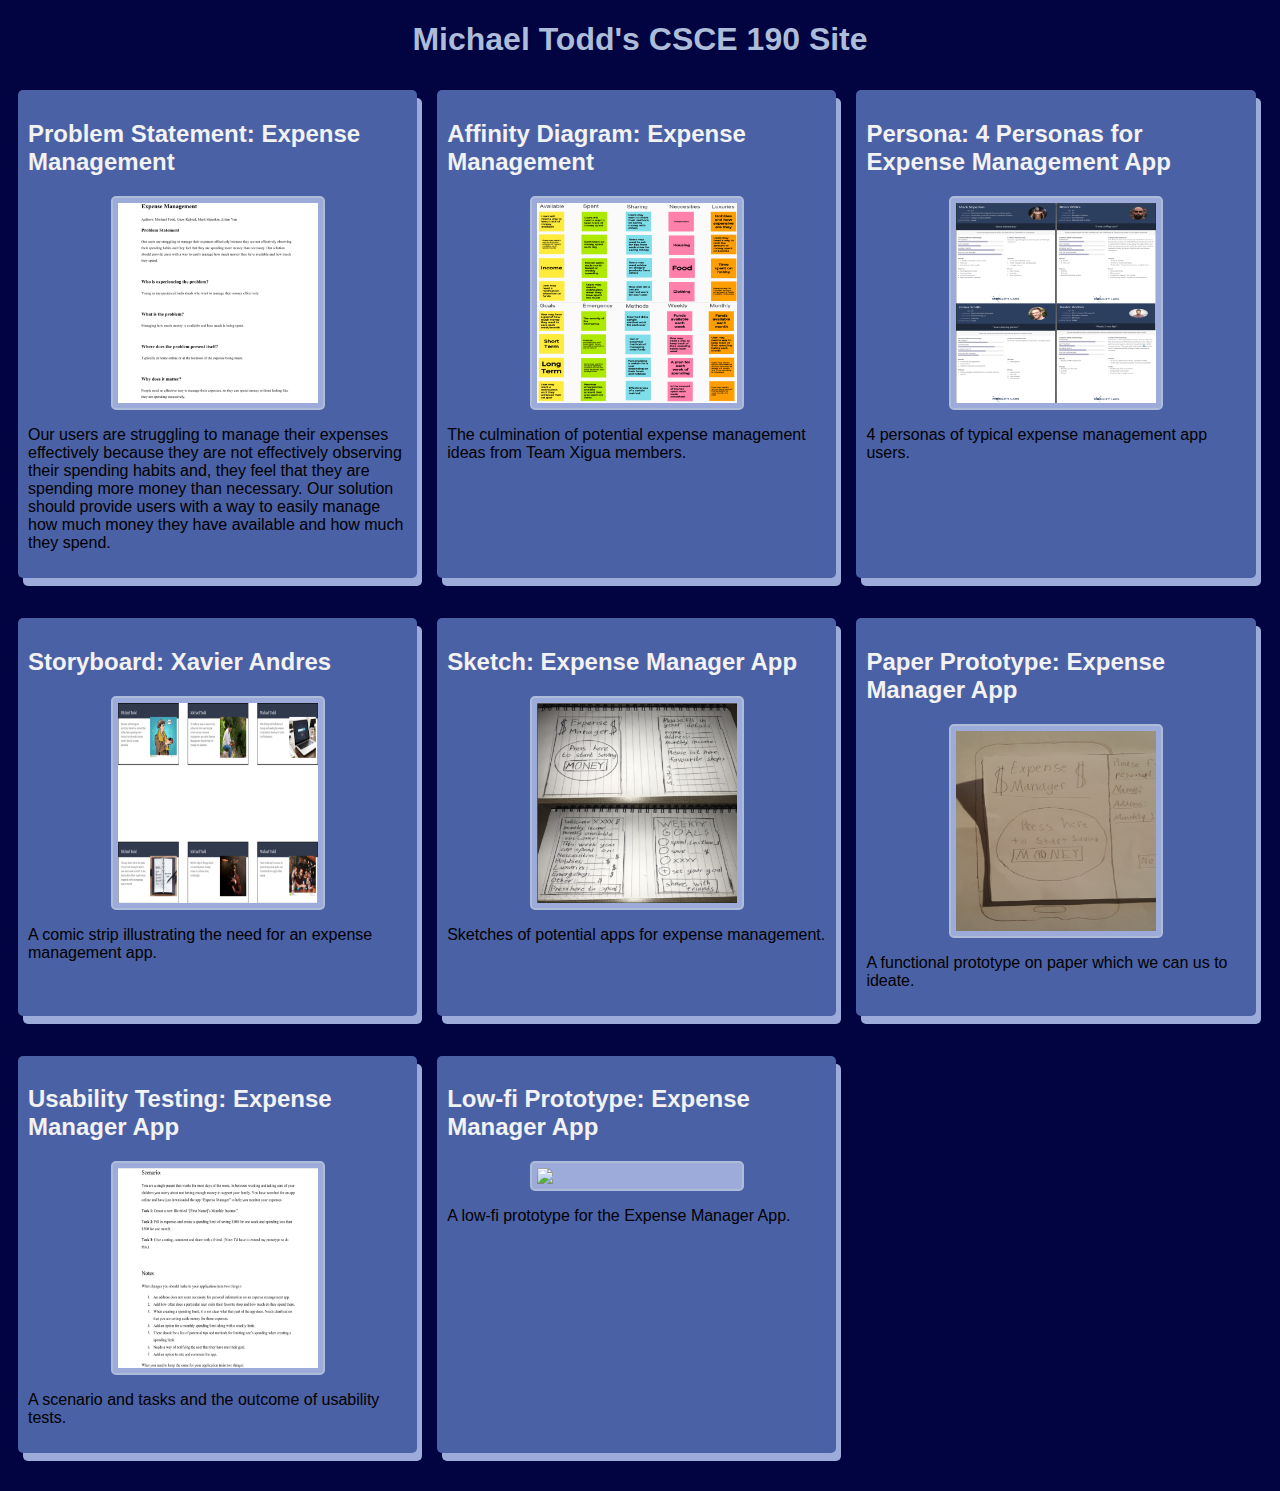
==== commit eb1b69fe: "Add files via upload" ====
--- a/index.html
+++ b/index.html
@@ -1,238 +1,87 @@
-
-
-
-<!DOCTYPE HTML>
-	<head>
-
-		<meta charset="utf-8">
-
-		<title>Expense Management - Proto.io</title>
-
-		
-			<meta name="HandheldFriendly" content="True">
-			<meta name="MobileOptimized" content="414"> 
-
-			
-			
-			
-			<meta name="viewport" content="minimum-scale=1.00, maximum-scale=1.00, initial-scale=1.00, user-scalable=no, shrink-to-fit=no" />
-
-			
-				<meta name="apple-mobile-web-app-capable" content="yes" />
-				<meta name="apple-mobile-web-app-status-bar-style" content="black-translucent" />
-			
-
-			<meta name="format-detection" content="telephone=no">
-
-
-			
-
-            
-            <link rel="icon" sizes="192x192" href="./assets/branding/android-icon-hires.png">
-            <link rel="icon" sizes="128x128" href="./assets/branding/android-icon.png">
-
-            
-            <link href="./assets/branding/apple-touch-icon-retina180.png" sizes="180x180" rel="apple-touch-icon">
-
-            
-            <link href="./assets/branding/apple-touch-icon-retina.png" sizes="114x114" rel="apple-touch-icon">
-
-            
-            <link href="./assets/branding/apple-touch-icon.png" sizes="57x57" rel="apple-touch-icon">
-
-            
-            <link href="./assets/branding/startup.png" media="(device-width: 320px)" rel="apple-touch-startup-image">
-
-            
-            <link href="./assets/branding/startup-retina.png" media="(device-width: 320px) and (device-height: 480px) and (-webkit-device-pixel-ratio: 2)" rel="apple-touch-startup-image">
-
-            
-            <link href="./assets/branding/startup-568.png" media="(device-width: 320px) and (device-height: 568px) and (-webkit-device-pixel-ratio: 2)" rel="apple-touch-startup-image">
-
-            
-            <link href="./assets/branding/startup-retina-6.png" media="(device-width: 375px) and (device-height: 667px) and (orientation: portrait) and (-webkit-device-pixel-ratio: 2)" rel="apple-touch-startup-image">
-
-            
-            <link href="./assets/branding/startup-retina-6plus.png" media="(device-width: 414px) and (device-height: 736px) and (orientation: portrait) and (-webkit-device-pixel-ratio: 3)" rel="apple-touch-startup-image">
-
-            
-            <link href="./assets/branding/startup-retina-6plus-landscape.png" media="(device-width: 414px) and (device-height: 736px) and (orientation: landscape) and (-webkit-device-pixel-ratio: 3)" rel="apple-touch-startup-image">
-
-            
-            <link href="./assets/branding/startup-ipad.png" media="(device-width: 768px) and (orientation: portrait)" rel="apple-touch-startup-image">
-
-            
-            <link href="./assets/branding/startup-ipad-landscape.png" media="(device-width: 768px) and (orientation: landscape)" rel="apple-touch-startup-image">
-
-            
-            <link href="./assets/branding/startup-ipad-retina.png" media="(device-width: 768px) and (orientation: portrait) and (-webkit-device-pixel-ratio: 2)" rel="apple-touch-startup-image">
-
-            
-            <link href="./assets/branding/startup-ipad-landscape-retina.png" media="(device-width: 768px) and (orientation: landscape) and (-webkit-device-pixel-ratio: 2)" rel="apple-touch-startup-image">
-
-            
-            <link href="./assets/branding/startup-ipad-pro.png" media="(device-width: 1024px) and (orientation: portrait) and (-webkit-device-pixel-ratio: 2)" rel="apple-touch-startup-image">
-
-            
-            <link href="./assets/branding/startup-ipad-pro-landscape.png" media="(device-width: 1024px) and (orientation: landscape) and (-webkit-device-pixel-ratio: 2)" rel="apple-touch-startup-image">
-
-			<meta http-equiv="cleartype" content="on"> 
-
-
-			 
-		    <script type="text/javascript" src="./scripts/plugins/jquery/jquery.js"></script>
-
-			
-				<link rel="stylesheet" href="./stylesheets/player-export.css" />
-				<script type="text/javascript" src="./scripts/player-export.js"></script>
-			
-
-			
-			<script type="text/javascript" src="./libraries/common/components.js"></script> 
-			<link type="text/css" rel="Stylesheet" href="./libraries/common/components.1.00.css" /> 
-
-			
-					<script type="text/javascript" src="./libraries/metro/components.js"></script> 
-					<link type="text/css" rel="Stylesheet" href="./libraries/metro/components.1.00.css" /> 
-				
-					<script type="text/javascript" src="./libraries/generic2/components.js"></script> 
-					<link type="text/css" rel="Stylesheet" href="./libraries/generic2/components.1.00.css" /> 
-				
-					<script type="text/javascript" src="./libraries/ios9/components.js"></script> 
-					<link type="text/css" rel="Stylesheet" href="./libraries/ios9/components.1.00.css" /> 
-				
-				<script type="text/javascript" src="./data/data.js"></script> 
-			
-
-		<style>
-			body { width: 414px; height: 896px; }
-			.landscape, .landscape .prx-page { min-height: 414px; }
-			.portrait, .portrait .prx-page { min-height: 896px; }
-		</style>
-
-		<script type="text/javascript">
-
-			prx.ver = '6.6.59.0';
-			prx.url.account = 'https://zitianyan1.proto.io';
-			prx.url.staticassets = 'https://gal.proto.io';
-			prx.url.devices = 'https://dteyv52hbg2at.cloudfront.net/devices';
-			prx.url.static = 'https://dteyv52hbg2at.cloudfront.net';
-			prx.url.siteurl = 'proto.io';
-			prx.url.crossmsg = 'https://zitianyan1.proto.io';
-
-			prx.nodejsassetsserver = {};
-			prx.nodejsassetsserver.host = ".proto.io";
-			prx.nodejsassetsserver.subdomainprefix = "https://at";
-			prx.nodejsassetsserver.maxsubdomains = "20";
-
-			prx.device_library = 'ios9';
-			prx.devices[prx.device] = {
-				name: prx.device
-				,defaultOrientation: 'portrait'
-				,portrait_applies: 1 //new
-				,portrait: [414,896]
-				,landscape_applies: 1 //new
-				,landscape: [896,414]
-				,allow_orientation_change: 1 //new
-				,statusbar_skin: 'default' // new
-				,statusbarheightportrait: 0
-				,statusbarheightlandscape: 0
-				,navigationbar_skin: 'default' //new
-				,navigationbarheightportrait: 0
-				,navigationbarheightlandscape: 0
-				,normalportrait: [414,896]
-				,normallandscape: [896,414]
-				,device_s3bucket: '6a9e70ba-0e0c-41f6-ab20-45aaf591e647'
-				,dpr: '1.00'
-				,deviceType: "iphonex"
-                ,showiPhoneXNotch: true
-                ,hasCustomSkinNotch: false
-				,appleWatchRoundedCorners: false
-				,scrollType: "default"
-				,initialscale: 1.00
-				,targetdensitydpi: "device-dpi"
-			}
-
-			prx.projectsettings.id = '29ad6824-e8b7-4a0d-98b2-58112dcc265b';
-			prx.projectsettings.s3b = 'zitianyan1-1096007-proto';
-			prx.projectsettings.account = 'zitianyan1';
-			prx.projectsettings.statusbar = '0'; 
-			prx.projectsettings.statusbarapplies = '0';
-			prx.projectsettings.navigationbar = '0';
-			prx.projectsettings.navigationbarapplies = '0';
-			prx.projectsettings.initialpageid = -1;
-			
-			
-			prx.projectsettings.flashactions = 1;
-			prx.projectsettings.gatrackingcode = '';
-
-			prx.export2html = '1' == true;
-			prx.mobPlayer = 0;
-
-			prx.user.country = 'US';
-
-			prx.s3Links = []; 
-			var sLinkedAssets = [];
-			
-
-			prx.csrf_token = 'C64909A1115B007BC4F9EE4546470E26882A981C2BE06E73318F233902BFAD9E';
-
-            
-
-            
-                            prx.assetsAccessToken = "eyJ0eXAiOiJKV1QiLCJhbGciOiJIUzI1NiJ9.eyJkIjp7InVpZCI6Ii0xIiwicHJvamVjdF9pZCI6IjI5YWQ2ODI0LWU4YjctNGEwZC05OGIyLTU4MTEyZGNjMjY1YiJ9LCJ2IjowLCJleHAiOjE2MDUwNzU2MjMsImlhdCI6MTYwNDg5NTYyM30.GcDd2TQKHhRfmzY_PK4nofrGWrU7kphISJqdHw7d_NM";
-
-			prx.iniPlayer.iniPreLoad();
-
-		</script>
-	</head>
-
-	
-
-			<body class="player device-cursor-touch mobile-device-true " " id="mbd" >
-
-				
-					<div id='iphoneX-notch-player'>
-						<span class="iphoneX-notch-corners"></span>
-					</div>
-				
-				<div id="window-wrapper">
-					<div id="dragarea"></div>
-					<div id="statusbar"></div>
-					<div id="underlay" style=""></div>
-
-					<div class="prx-page" data-role="page" id="p-1" data-id="1"></div>
-					
-								<div class="prx-page" data-role="page" id="p-2" data-id="2"></div>
-							
-								<div class="prx-page" data-role="page" id="p-3" data-id="3"></div>
-							
-								<div class="prx-page" data-role="page" id="p-4" data-id="4"></div>
-							
-								<div class="prx-page" data-role="page" id="p-6" data-id="6"></div>
-							
-								<div class="prx-page" data-role="page" id="p-9" data-id="9"></div>
-							
-								<div class="prx-page" data-role="page" id="p-10" data-id="10"></div>
-							
-					<div id="navigationbar"></div>
-					<div id="overlay"></div>
-					<div id="trash"></div>
-					<div id="quick-audios"></div>
-				</div>
-
-				 
-			<div id="loader-wrapper">
-				
-				<div class="progress">
-					<div class="progress-bar"></div>
-				</div>
-				<div id="poweredby"></div>
-			</div>
-			
-
-
-			</body>
-		
-
-</html>
+<!DOCTYPE html>
+<html>
+    <head>
+            <title>CSCE 190: Michael Todd</title>
+            <link rel="stylesheet" href="styles.css">
+    </head>
+    <body>
+        <h1>Michael Todd's CSCE 190 Site</h1>
+
+        <div class="assignments"
+            <!-- Problem Statement Assignment-->
+            <section class="assignment">
+                <a href="Files/problem-statement.pdf"><h2>Problem Statement: Expense Management</h2></a>
+                <a href="Files/problem-statement.pdf"><img src="Images/problem-statement.png"></a>
+                    <p>
+                        Our users are struggling to manage their expenses effectively because they 
+                        are not effectively observing their spending habits and, they feel that they 
+                        are spending more money than necessary. Our solution should provide users with 
+                        a way to easily manage how much money they have available and how much they spend.
+                    </p>
+            </section>
+
+            <!-- Affinity Diagram Assignment-->
+            <section class="assignment">
+                <a href="Files/affinity-diagram.pdf"><h2>Affinity Diagram: Expense Management</h2></a>
+                <a href="Files/affinity-diagram.pdf"><img src="Images/affinity-diagram.png"></a>
+                    <p>
+                        The culmination of potential expense management ideas from Team Xigua members.
+                    </p>
+            </section>
+
+            <!-- Persona Assignment-->
+            <section class="assignment">
+                <a href="Files/persona.pdf"><h2>Persona: 4 Personas for Expense Management App</h2></a>
+                <a href="Files/persona.pdf"><img src="Images/persona.png"></a>
+                    <p>
+                        4 personas of  typical expense management app users.
+                    </p>
+            </section>
+            
+            <!-- Storyboard Assignment-->
+            <section class="assignment">
+                <a href="Files/storyboard.pdf"><h2>Storyboard: Xavier Andres</h2></a>
+                <a href="Files/storyboard.pdf"><img src="Images/storyboard.png"></a>
+                    <p>
+                        A comic strip illustrating the need for an expense management app.
+                    </p>
+            </section>
+
+            <!-- Sketches Assignment-->
+            <section class="assignment">
+                <a href="Files/sketch.pdf"><h2>Sketch: Expense Manager App</h2></a>
+                <a href="Files/sketch.pdf"><img src="Images/sketch.png"></a>
+                    <p>
+                        Sketches of potential apps for expense management.
+                    </p>
+            </section>
+
+            <!-- Paper Prototype Assignment-->
+            <section class="assignment">
+                <a href="https://youtu.be/-WQfEc0Ptog"><h2>Paper Prototype: Expense Manager App</h2></a>
+                <a href="https://youtu.be/-WQfEc0Ptog"><img src="Images/paper prototype.png"></a>
+                    <p>
+                        A functional prototype on paper which we can us to ideate.
+                    </p>
+            </section>
+
+             <!-- Usability Testing Script Assignment-->
+             <section class="assignment">
+                <a href="Files/usability testing script.pdf"><h2>Usability Testing: Expense Manager App</h2></a>
+                <a href="Files/usability testing script.pdf"><img src="Images/usability testing script.png"></a>
+                    <p>
+                        A scenario and tasks and the outcome of usability tests.
+                    </p>
+            </section>
+
+             <!-- Low-fi Prototype Assignment-->
+             <section class="assignment">
+                <a href="Files/low-fi prototype/index.html"><h2>Low-fi Prototype: Expense Manager App</h2></a>
+                <a href="Files/low-fi prototype/index.html"><img src="Images/low-fi prototype.png"></a>
+                    <p>
+                        A low-fi prototype for the Expense Manager App.
+                    </p>
+            </section>
+        </div>
+    </body>   
+</html>
--- a/styles.css
+++ b/styles.css
@@ -0,0 +1,46 @@
+body {
+    background: #010440;
+    font-family:Arial, Helvetica, sans-serif;
+}    
+
+.assignments {
+    display:flex;
+    flex-wrap:wrap;
+}
+.assignment {
+    width: 30%;
+    padding:10px;
+    margin:10px;
+    margin-bottom:30px;
+    background:#4B61A6;
+    border-radius:5px;
+    box-shadow: 5px 8px #9CABD9;
+}
+
+.assignment img {
+    width:200px;
+    padding:5px;
+    background: #9CABD9;
+    border: 2px solid #ADBCD9;
+    margin-right: 20px;
+    border-radius:5px;
+    display:block;
+    margin:auto;
+}
+
+h1 {
+    color: #ADBCD9;
+    text-align:center;
+}
+
+h2 {
+    color: #F2F2F2;
+}
+
+a {
+    text-decoration:none;
+}
+
+.assignment h2:hover {
+    color: #010440;
+}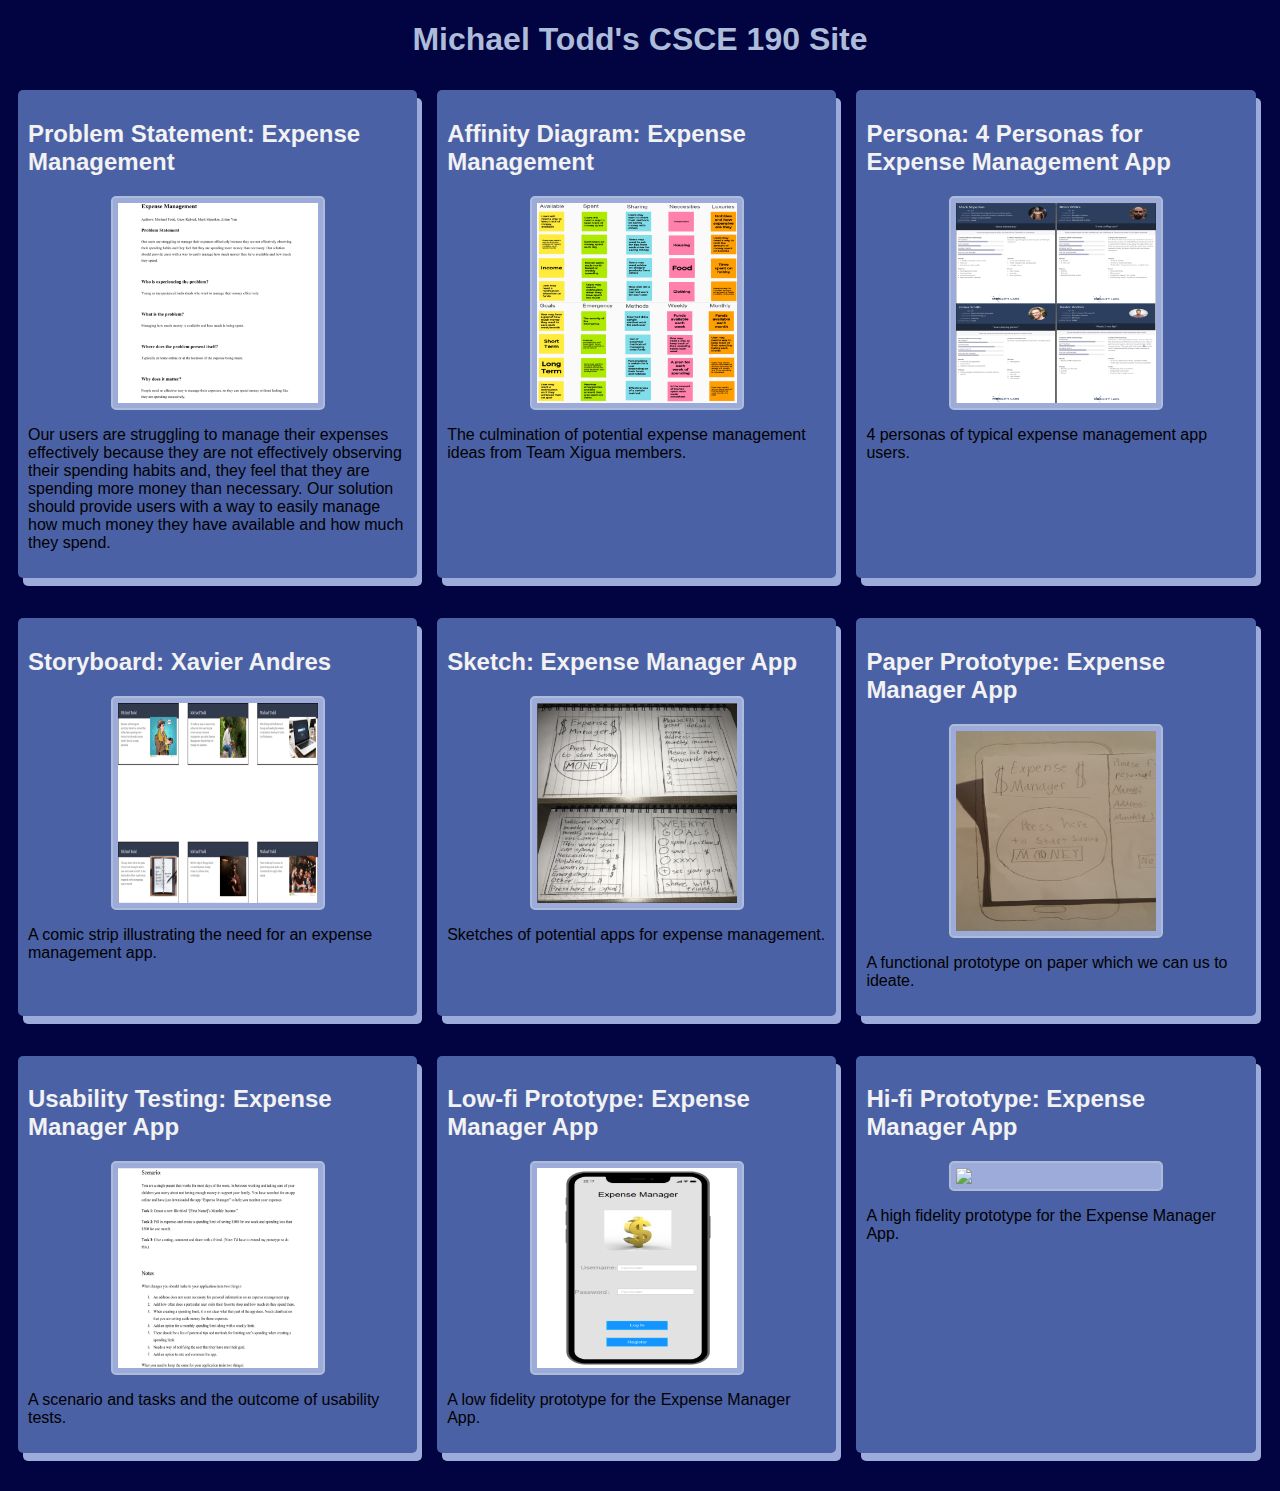
==== commit b6dd5bf2: "Add files via upload" ====
--- a/index.html
+++ b/index.html
@@ -79,7 +79,16 @@
                 <a href="Files/low-fi prototype/index.html"><h2>Low-fi Prototype: Expense Manager App</h2></a>
                 <a href="Files/low-fi prototype/index.html"><img src="Images/low-fi prototype.png"></a>
                     <p>
-                        A low-fi prototype for the Expense Manager App.
+                        A low fidelity prototype for the Expense Manager App.
+                    </p>
+            </section>
+
+             <!-- High-fi Prototype Assignment-->
+             <section class="assignment">
+                <a href="Files/hi-fi prototype/index.html"><h2>Hi-fi Prototype: Expense Manager App</h2></a>
+                <a href="Files/hi-fi prototype/index.html"><img src="Images/hi-fi prototype.png"></a>
+                    <p>
+                        A high fidelity prototype for the Expense Manager App.
                     </p>
             </section>
         </div>
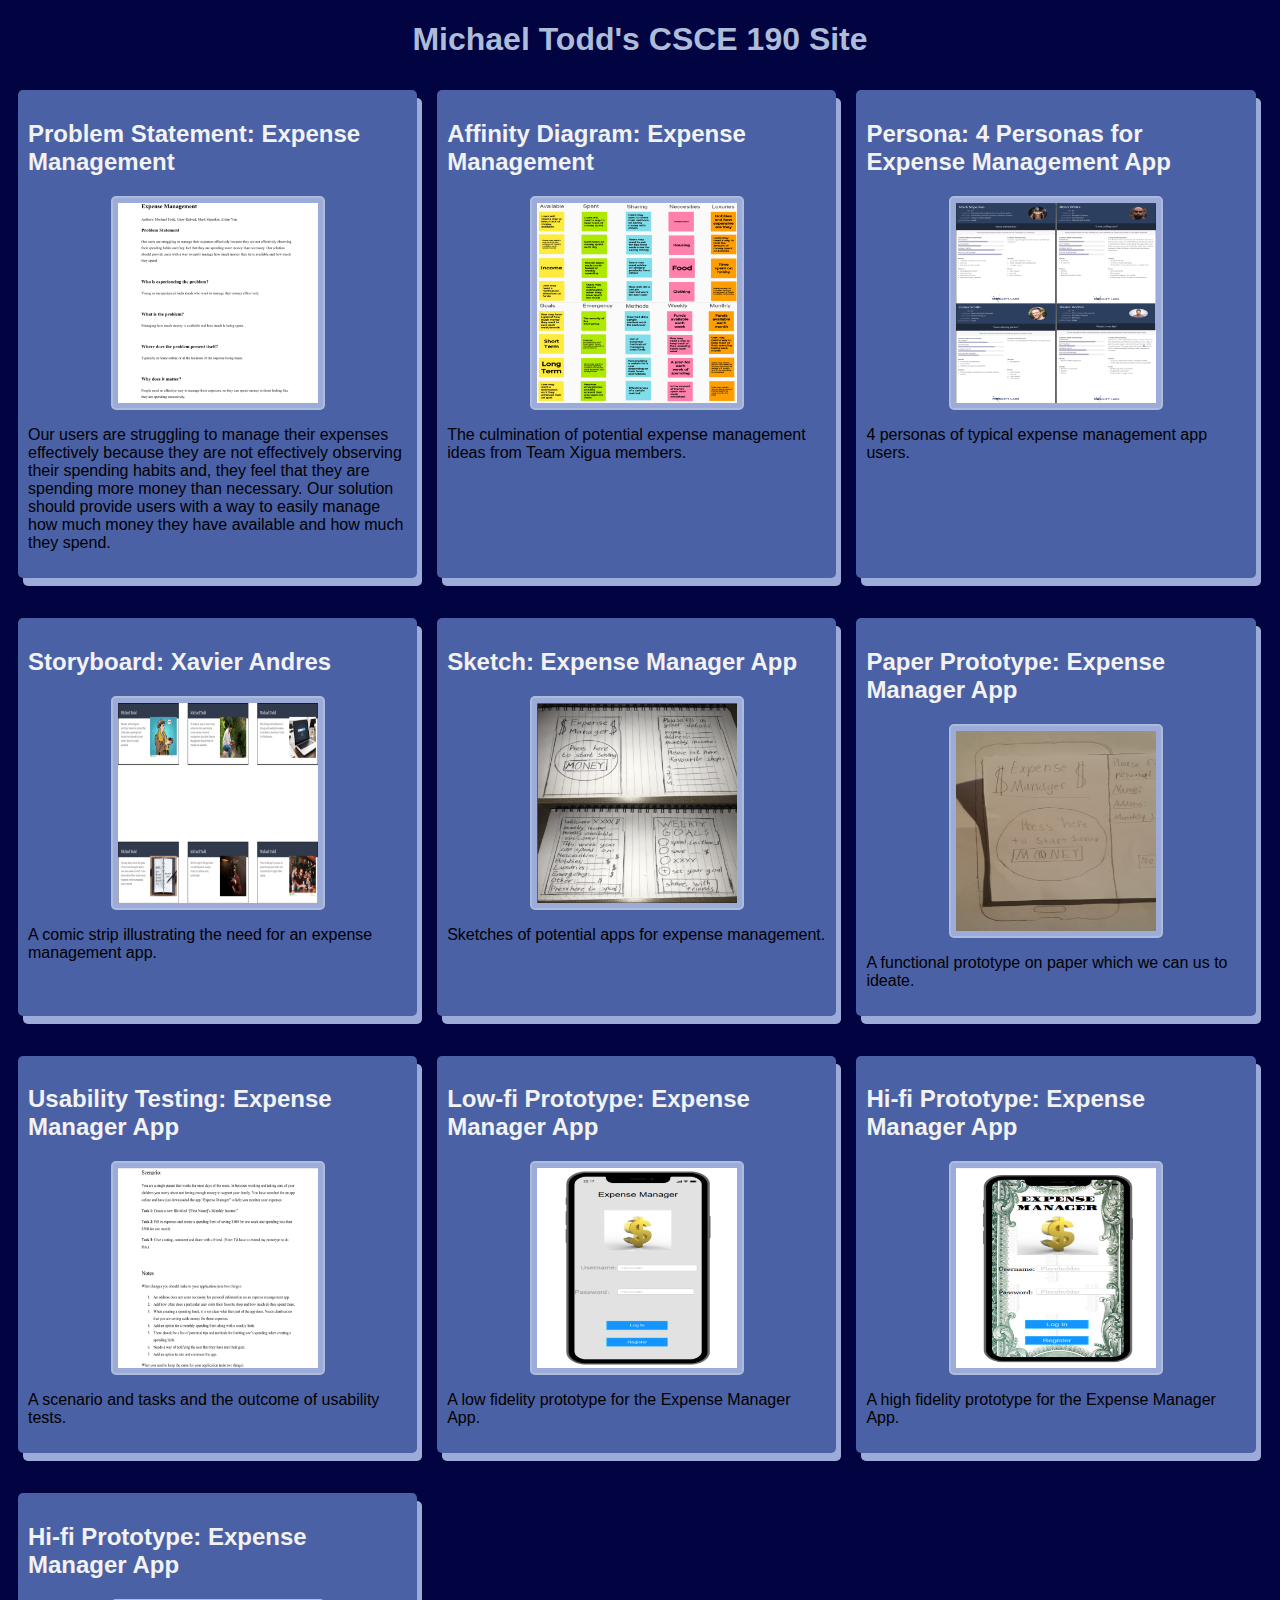
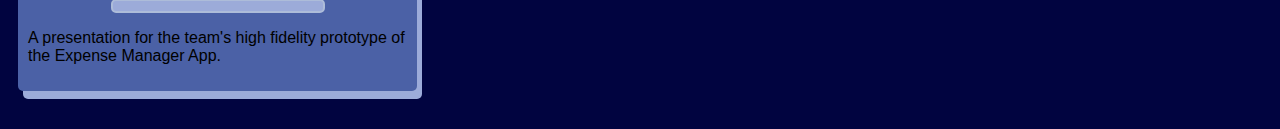
==== commit ae901ff9: "Add files via upload" ====
--- a/index.html
+++ b/index.html
@@ -91,6 +91,15 @@
                         A high fidelity prototype for the Expense Manager App.
                     </p>
             </section>
+
+            <!-- High-fi Prototype Presentation Assignment-->
+            <section class="assignment">
+                <a href=""><h2>Hi-fi Prototype: Expense Manager App</h2></a>
+                <a href=""><img src=""></a>
+                    <p>
+                        A presentation for the team's high fidelity prototype of the Expense Manager App.
+                    </p>
+            </section>
         </div>
     </body>   
 </html>
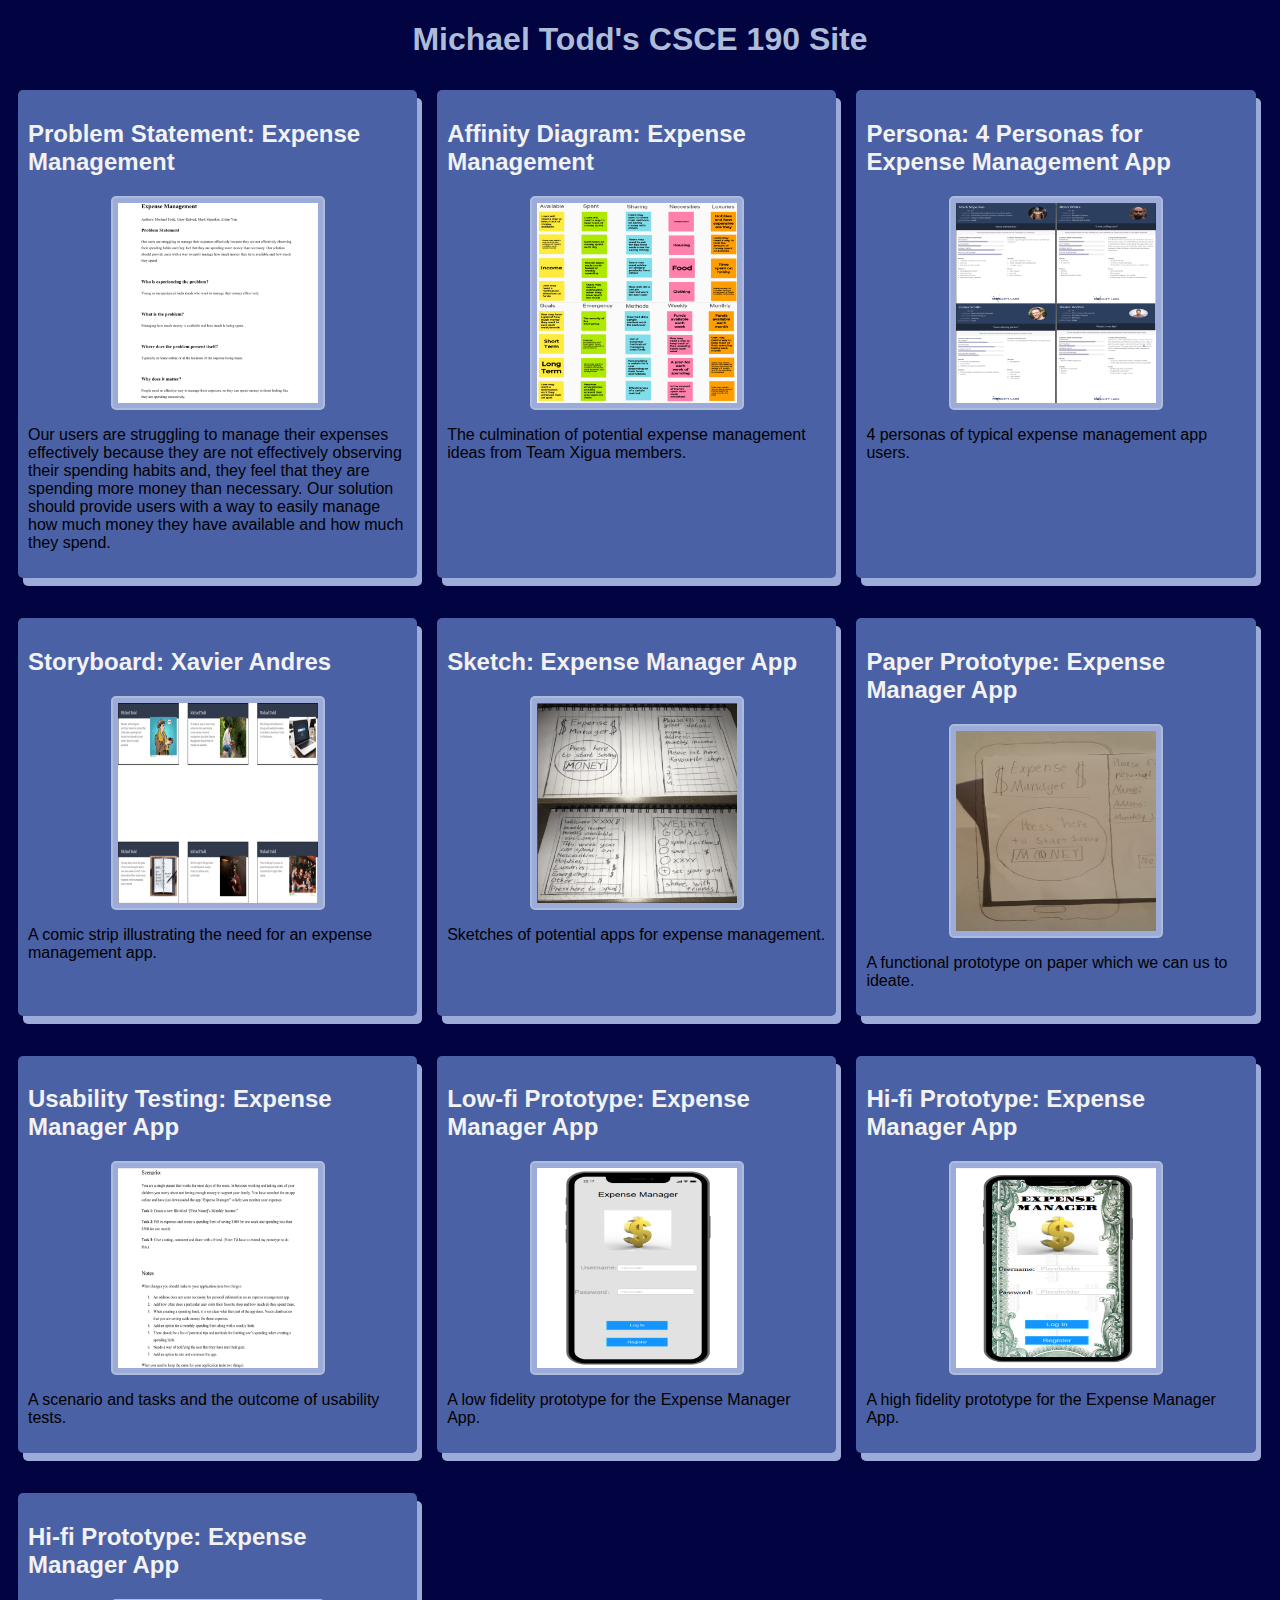
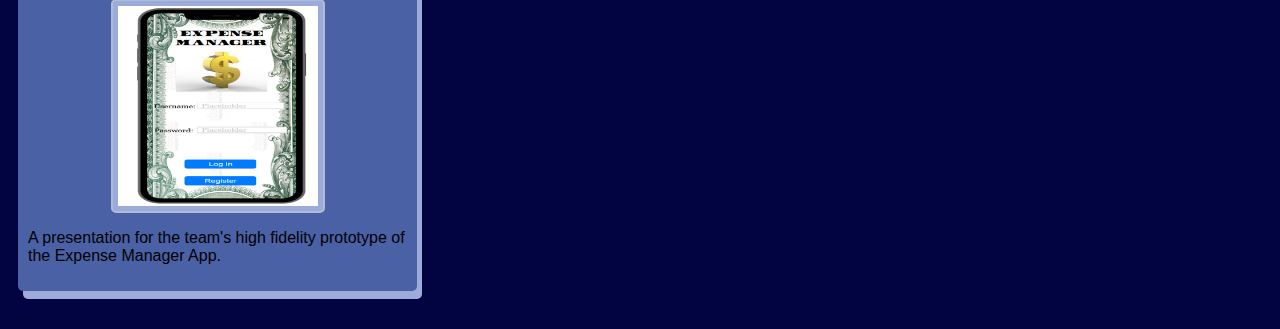
==== commit aad14a95: "Add files via upload" ====
--- a/index.html
+++ b/index.html
@@ -85,8 +85,8 @@
 
              <!-- High-fi Prototype Assignment-->
              <section class="assignment">
-                <a href="Files/hi-fi prototype/index.html"><h2>Hi-fi Prototype: Expense Manager App</h2></a>
-                <a href="Files/hi-fi prototype/index.html"><img src="Images/hi-fi prototype.png"></a>
+                <a href="Files/hi-fi prototype/frame.html"><h2>Hi-fi Prototype: Expense Manager App</h2></a>
+                <a href="Files/hi-fi prototype/frame.html"><img src="Images/hi-fi prototype.png"></a>
                     <p>
                         A high fidelity prototype for the Expense Manager App.
                     </p>
@@ -94,8 +94,8 @@
 
             <!-- High-fi Prototype Presentation Assignment-->
             <section class="assignment">
-                <a href=""><h2>Hi-fi Prototype: Expense Manager App</h2></a>
-                <a href=""><img src=""></a>
+                <a href="https://youtu.be/aNcI1f8gf6w"><h2>Hi-fi Prototype: Expense Manager App</h2></a>
+                <a href="https://youtu.be/aNcI1f8gf6w"><img src="Images/hi-fi prototype presentation.png"></a>
                     <p>
                         A presentation for the team's high fidelity prototype of the Expense Manager App.
                     </p>
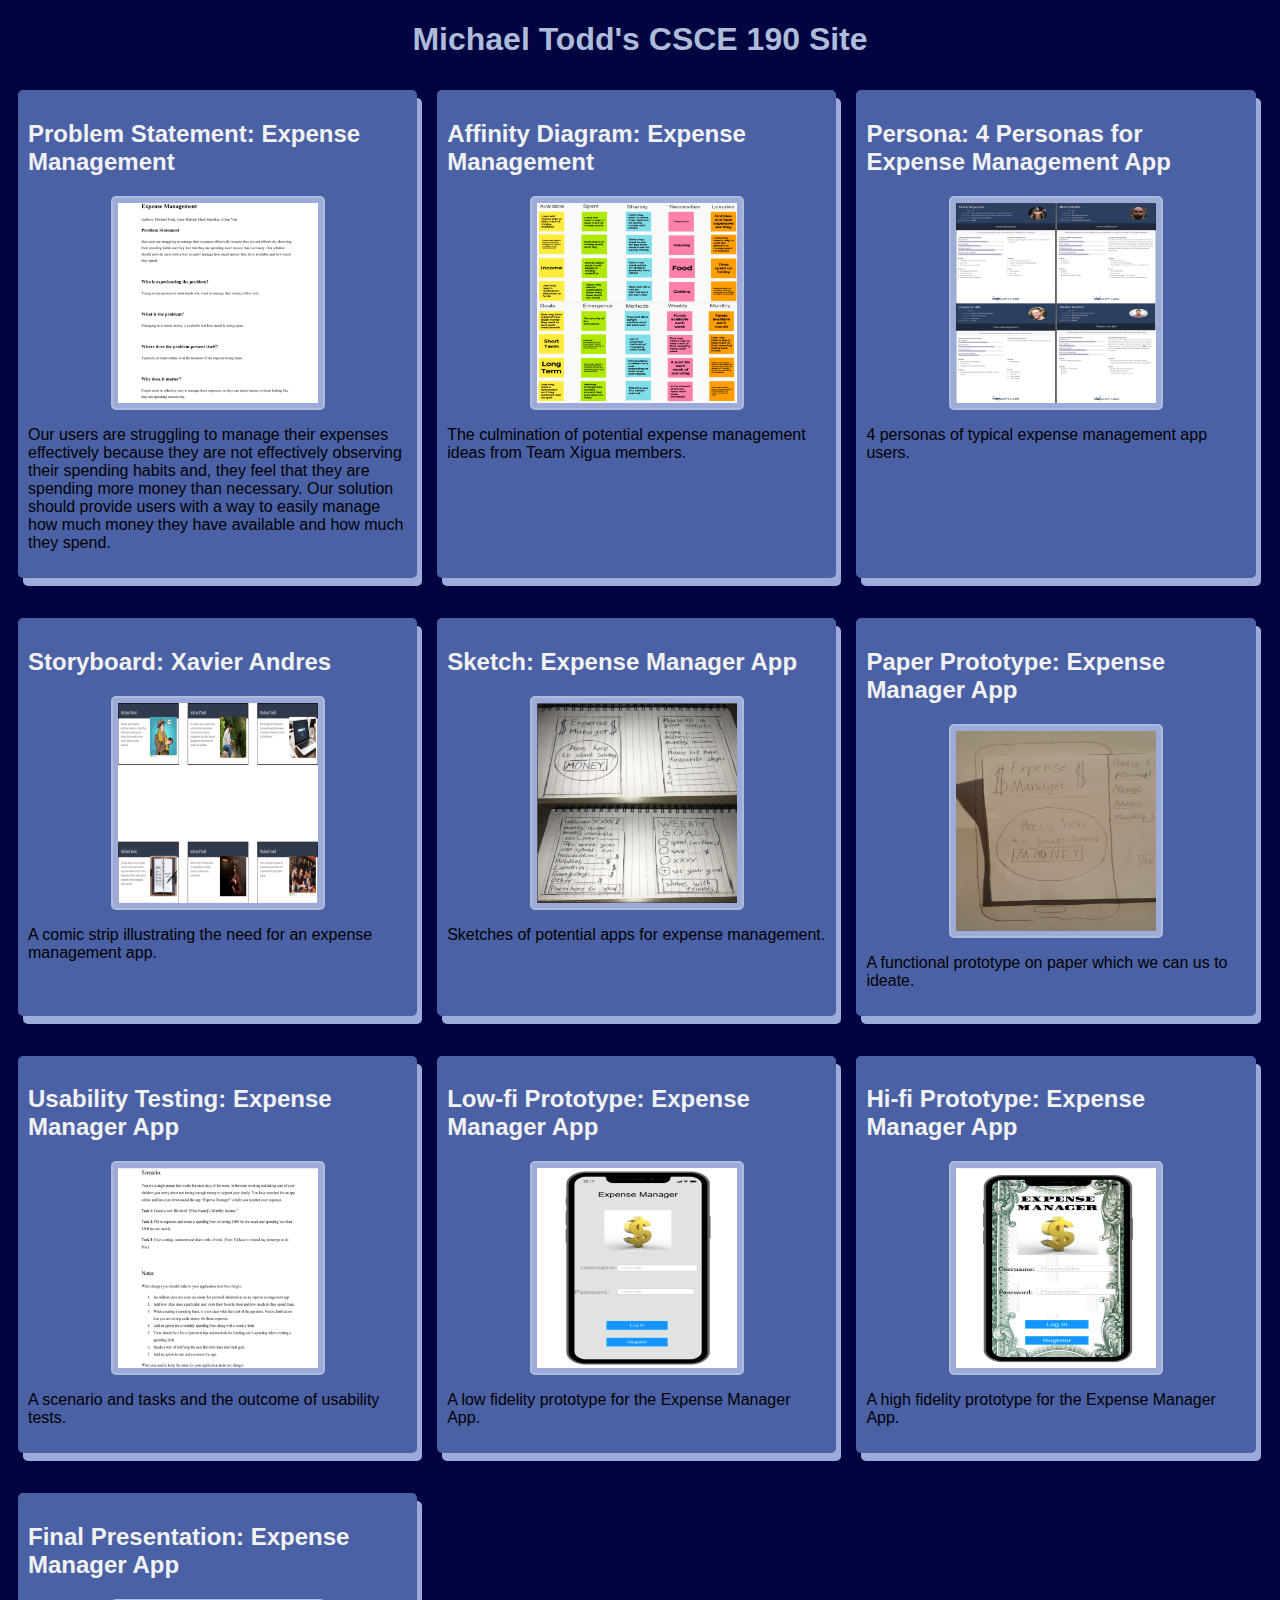
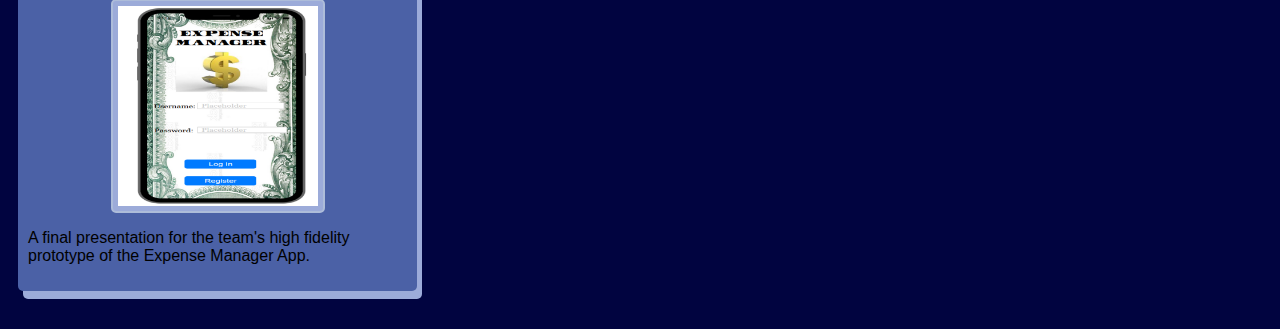
==== commit fa241950: "Add files via upload" ====
--- a/index.html
+++ b/index.html
@@ -94,10 +94,10 @@
 
             <!-- High-fi Prototype Presentation Assignment-->
             <section class="assignment">
-                <a href="https://youtu.be/aNcI1f8gf6w"><h2>Hi-fi Prototype: Expense Manager App</h2></a>
+                <a href="https://youtu.be/aNcI1f8gf6w"><h2>Final Presentation: Expense Manager App</h2></a>
                 <a href="https://youtu.be/aNcI1f8gf6w"><img src="Images/hi-fi prototype presentation.png"></a>
                     <p>
-                        A presentation for the team's high fidelity prototype of the Expense Manager App.
+                        A final presentation for the team's high fidelity prototype of the Expense Manager App.
                     </p>
             </section>
         </div>
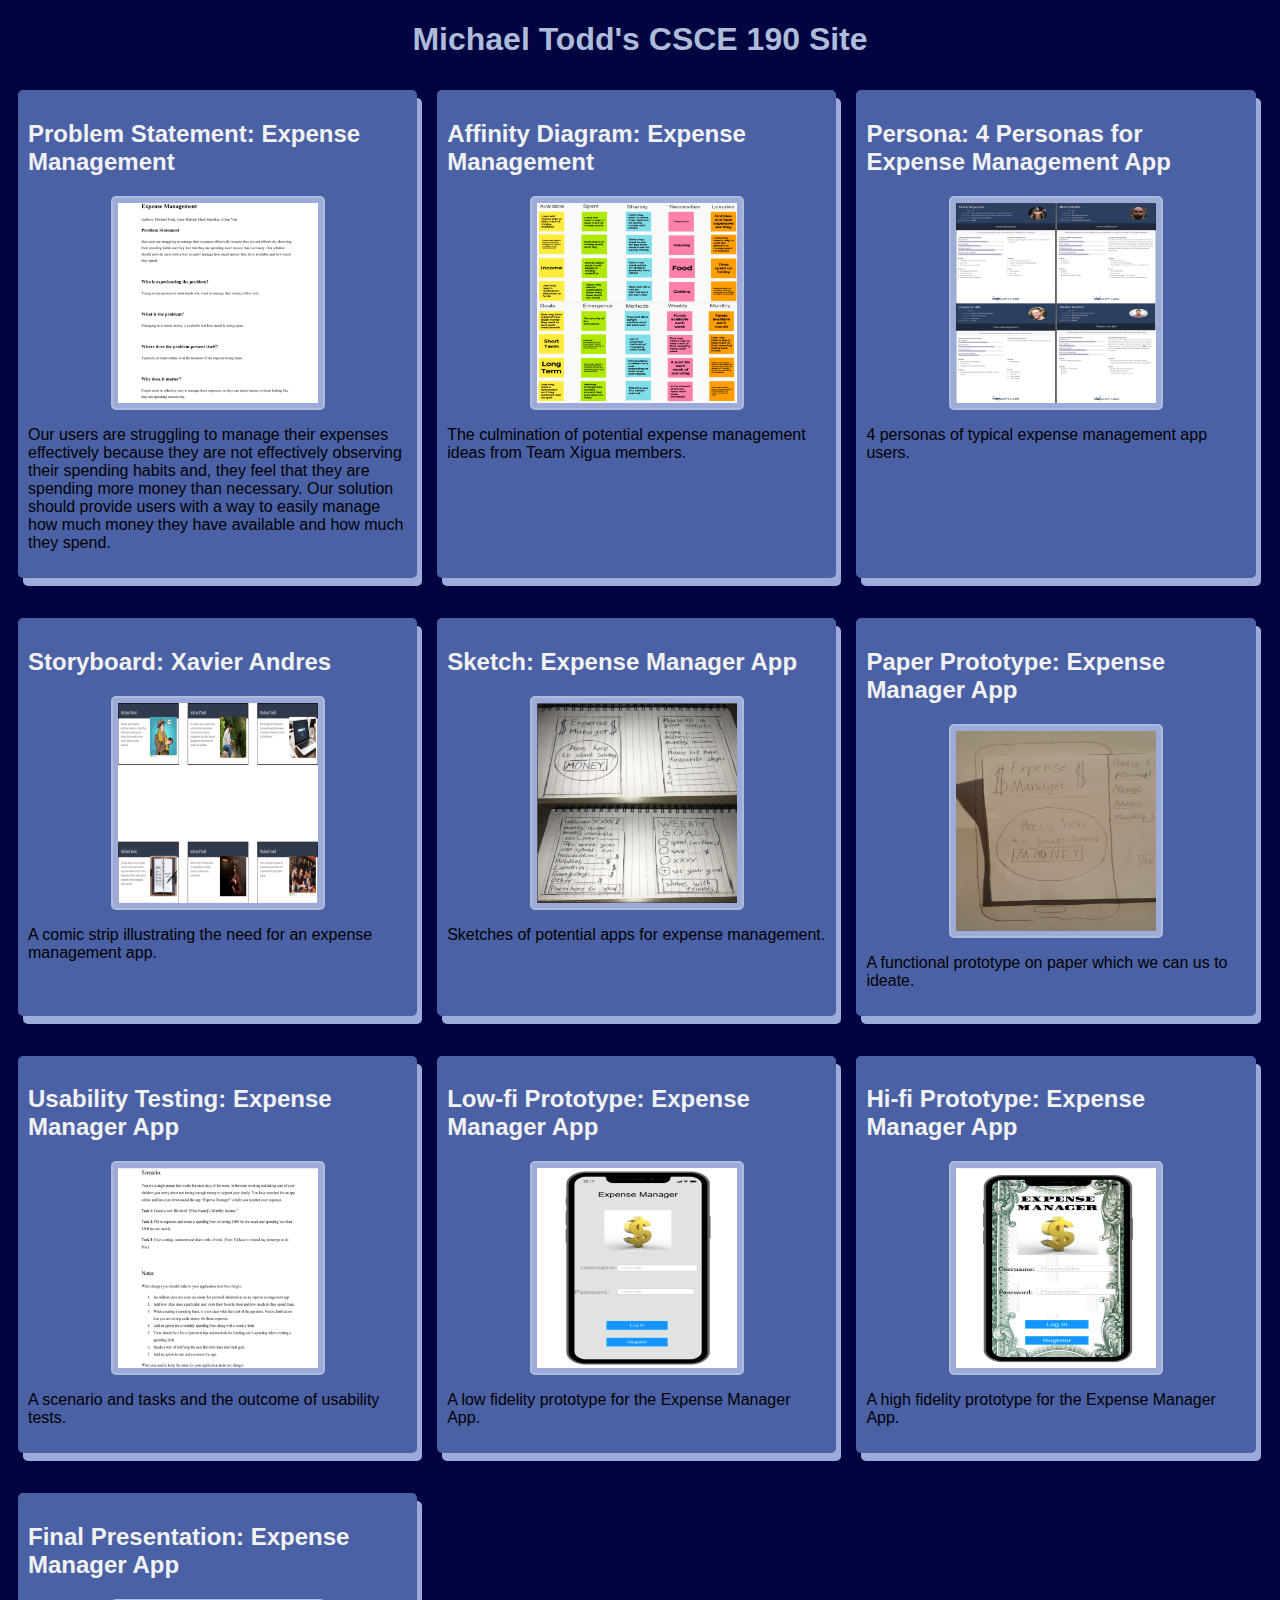
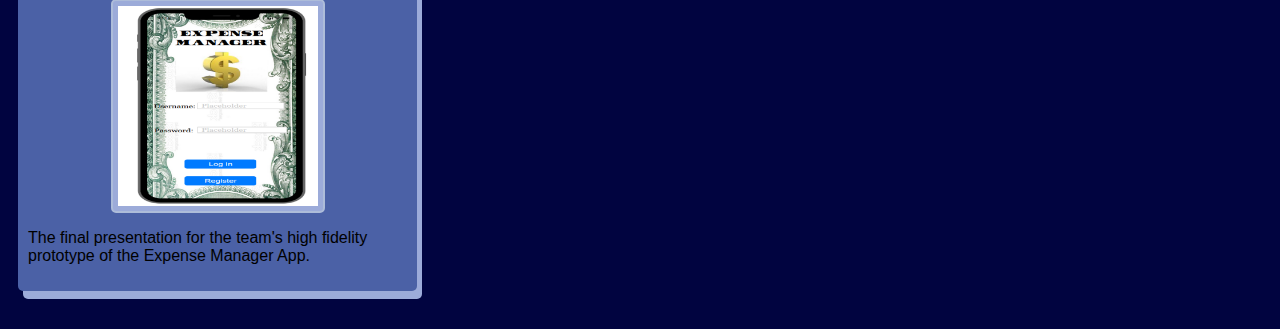
==== commit 7dde9982: "Add files via upload" ====
--- a/index.html
+++ b/index.html
@@ -97,7 +97,7 @@
                 <a href="https://youtu.be/aNcI1f8gf6w"><h2>Final Presentation: Expense Manager App</h2></a>
                 <a href="https://youtu.be/aNcI1f8gf6w"><img src="Images/hi-fi prototype presentation.png"></a>
                     <p>
-                        A final presentation for the team's high fidelity prototype of the Expense Manager App.
+                        The final presentation for the team's high fidelity prototype of the Expense Manager App.
                     </p>
             </section>
         </div>
